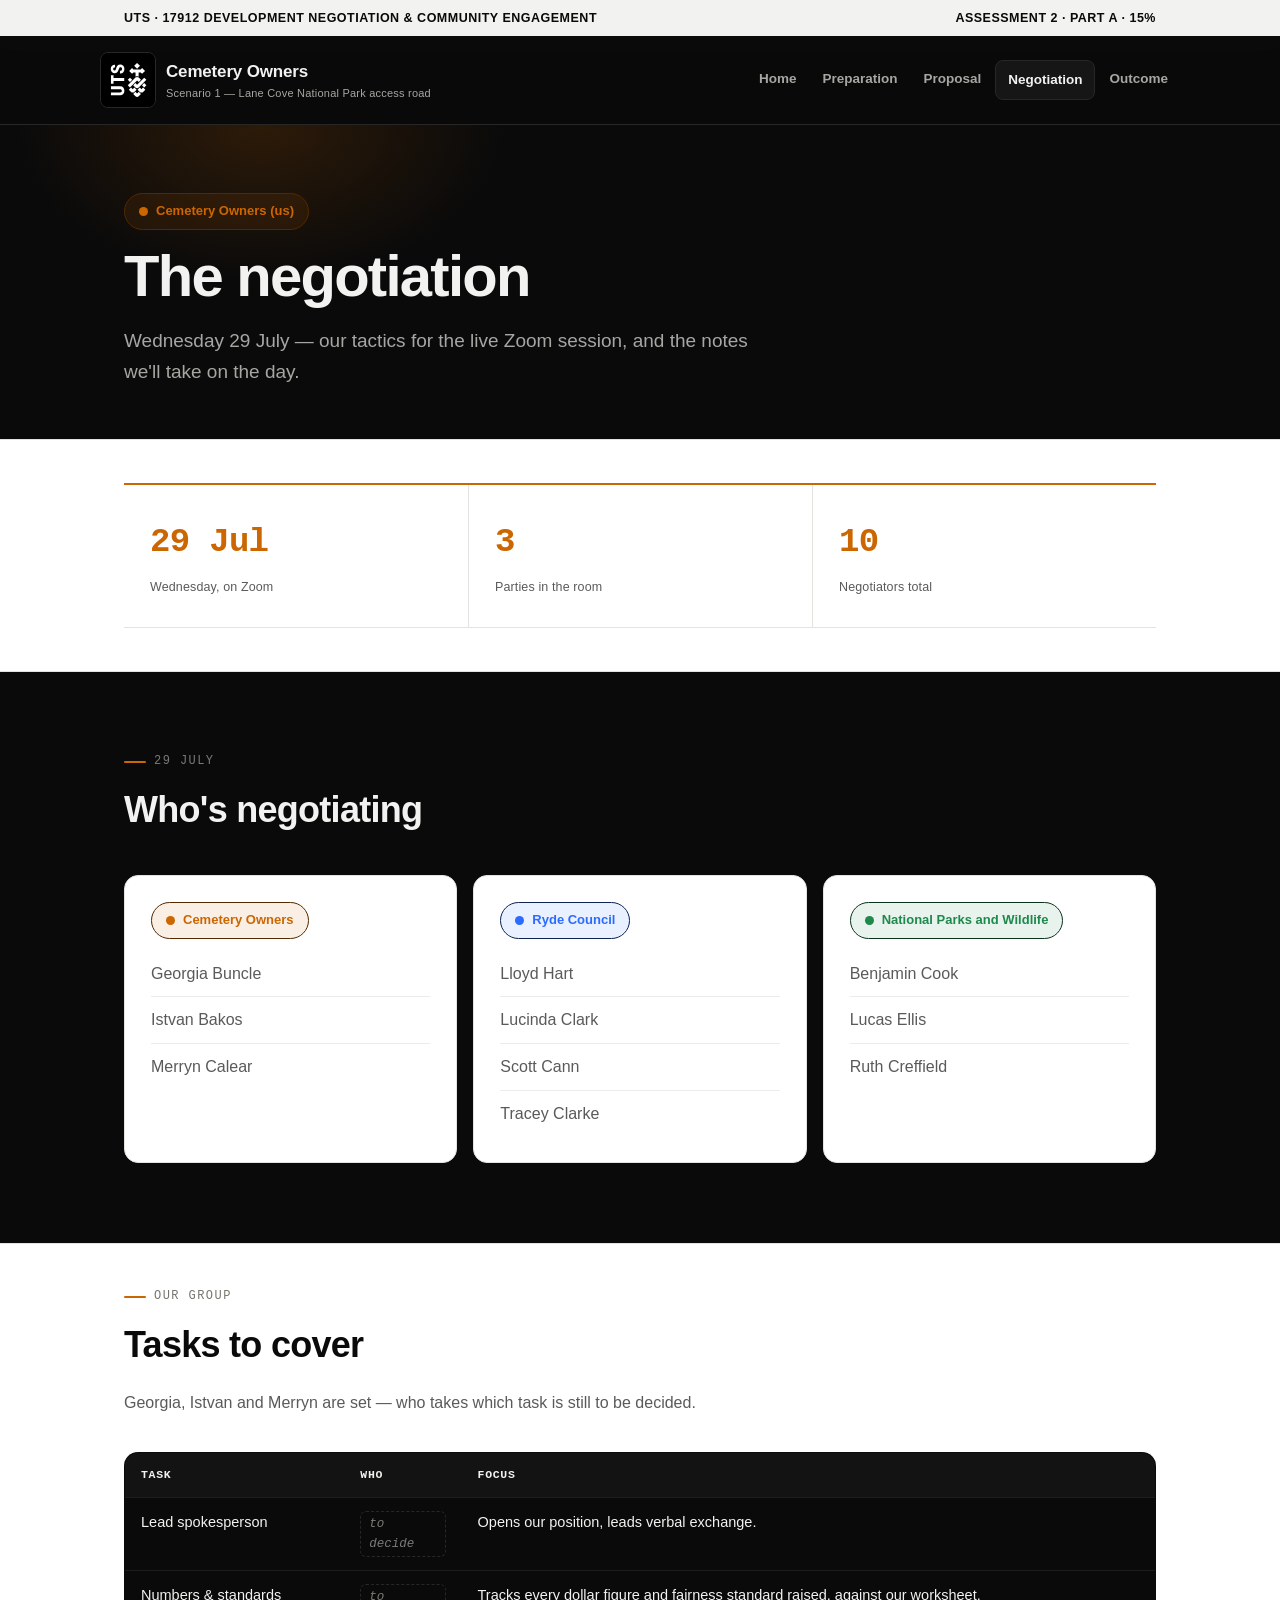
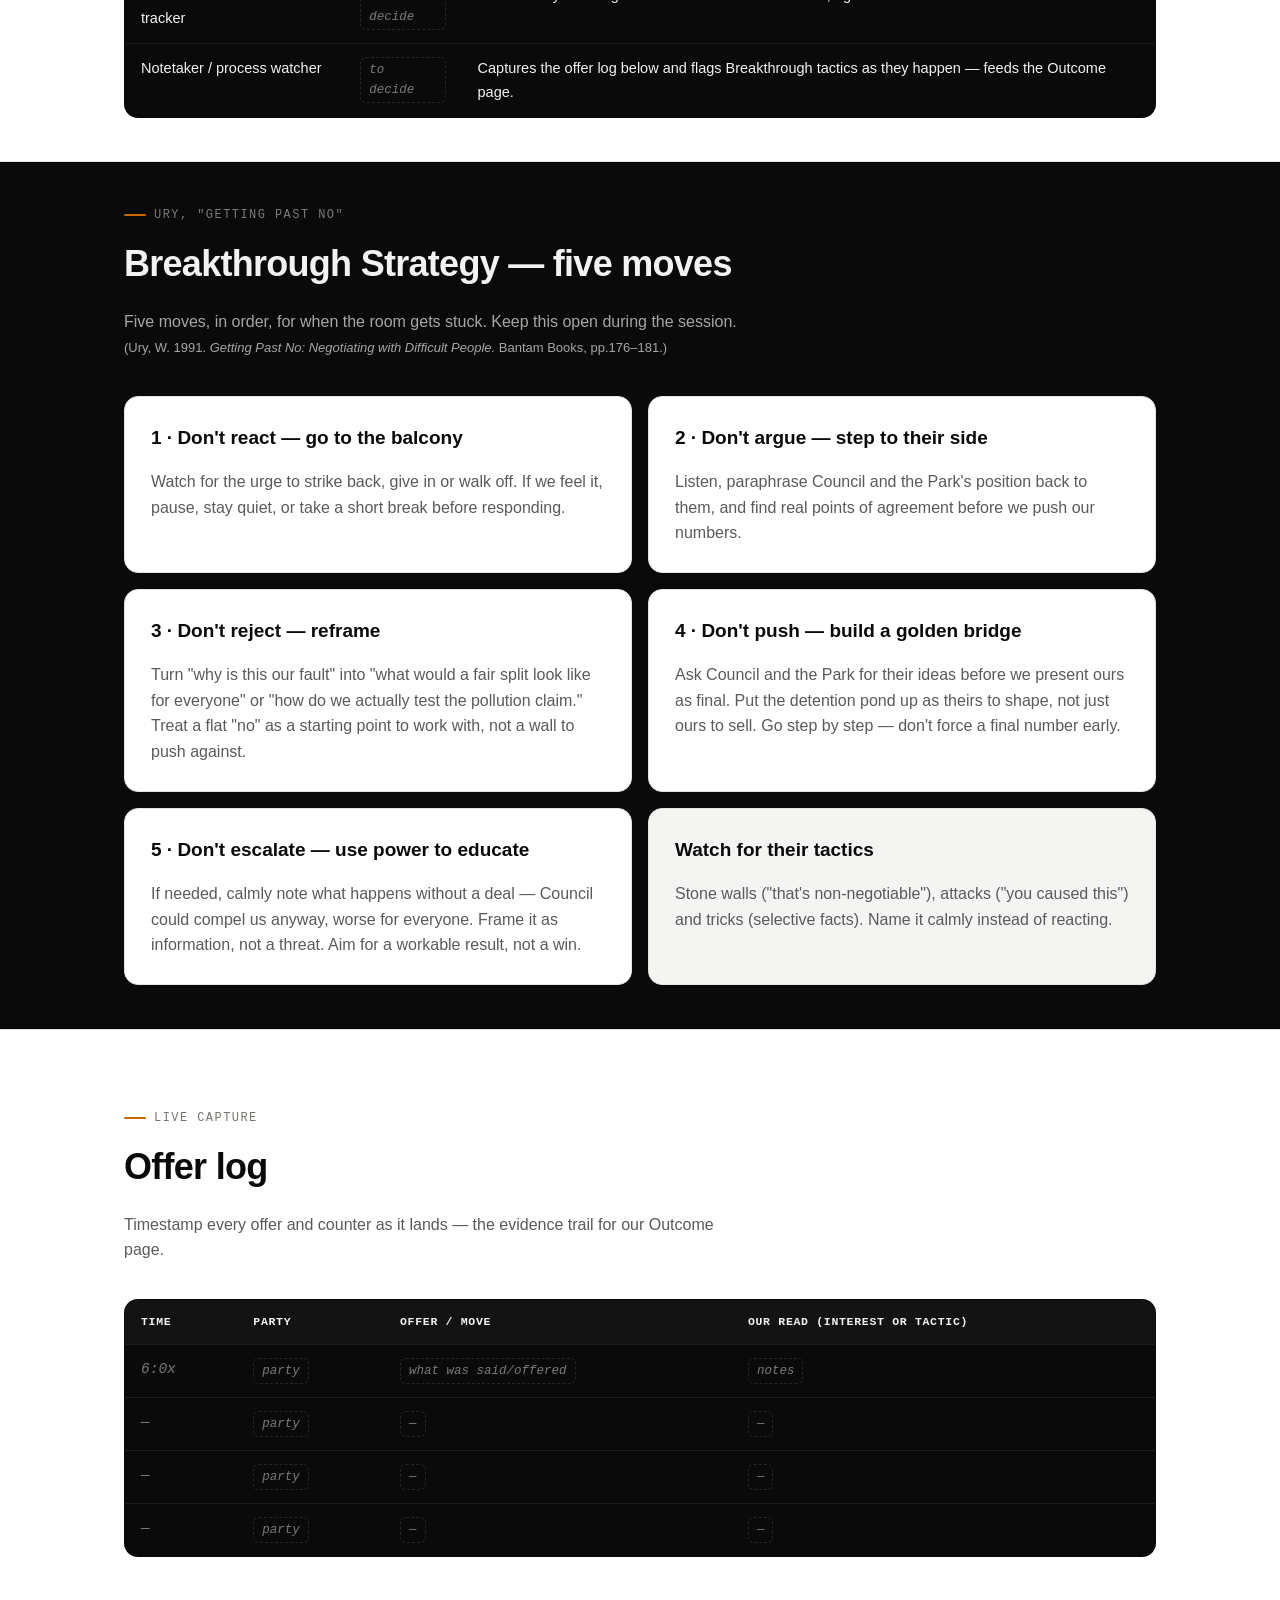
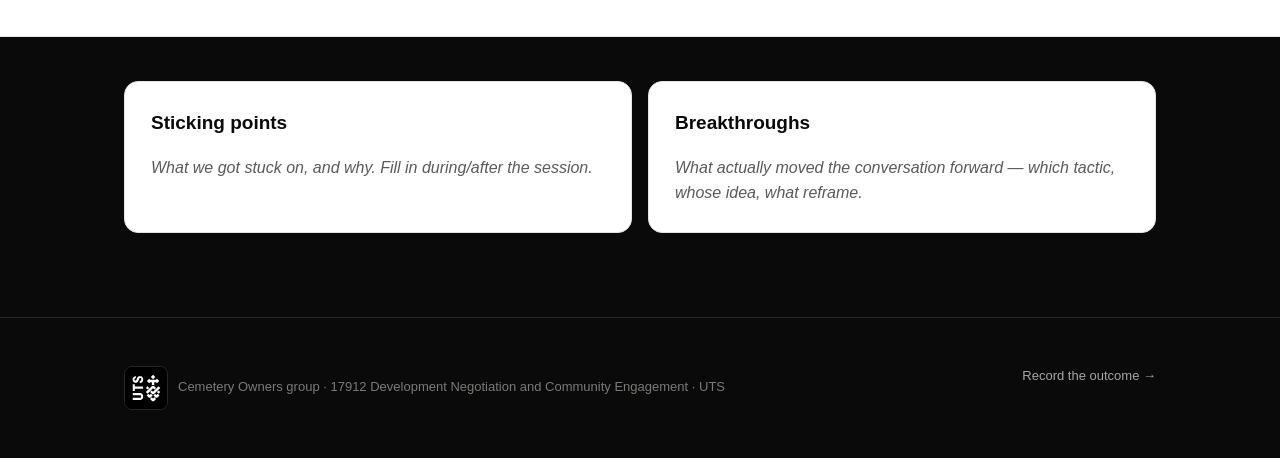
==== negotiation.html @ 8e0763aa "Add files via upload" ====
<!doctype html>
<html lang="en">
<head>
<meta charset="utf-8">
<meta name="viewport" content="width=device-width, initial-scale=1.0">
<title>The Negotiation | Cemetery Owners Negotiation</title>
<link rel="stylesheet" href="assets/style.css">
</head>
<body>

<div class="course-strip">
  <div class="wrap">
    <span>UTS · 17912 Development Negotiation &amp; Community Engagement</span>
    <span>Assessment 2 · Part A · 15%</span>
  </div>
</div>

<header class="site">
  <div class="wrap nav-row">
    <a class="brand" href="index.html">
      <img src="assets/uts-logo.svg" alt="University of Technology Sydney logo" class="uts-logo uts-logo-header">
      <span>Cemetery Owners<small>Scenario 1 — Lane Cove National Park access road</small></span>
    </a>
    <button class="nav-toggle" aria-label="Toggle navigation">Menu ☰</button>
    <nav class="main">
      <a href="index.html">Home</a>
      <a href="preparation.html">Preparation</a>
      <a href="proposal.html">Proposal</a>
      <a href="negotiation.html" class="active">Negotiation</a>
      <a href="outcome.html">Outcome</a>
    </nav>
  </div>
</header>

<section class="page-head">
<div class="wrap">
  <span class="party us">Cemetery Owners (us)</span>
  <h1 style="margin-top:16px;">The negotiation</h1>
  <p class="lede">Wednesday 29 July — our tactics for the live Zoom session, and the notes we'll take on the day.</p>
</div>
</section>

<section class="tight">
  <div class="wrap">
    <div class="stats">
      <div class="stat"><div class="num">29 Jul</div><div class="label">Wednesday, on Zoom</div></div>
      <div class="stat"><div class="num">3</div><div class="label">Parties in the room</div></div>
      <div class="stat"><div class="num">10</div><div class="label">Negotiators total</div></div>
    </div>
  </div>
</section>

<section>
  <div class="wrap">
    <div class="section-head">
      <span class="kicker">29 July</span>
      <h2>Who's negotiating</h2>
    </div>
    <div class="grid cols-3">
      <div class="card">
        <span class="party us" style="margin-bottom:12px;">Cemetery Owners</span>
        <ul class="plain">
          <li>Georgia Buncle</li>
          <li>Istvan Bakos</li>
          <li>Merryn Calear</li>
        </ul>
      </div>
      <div class="card">
        <span class="party council" style="margin-bottom:12px;">Ryde Council</span>
        <ul class="plain">
          <li>Lloyd Hart</li>
          <li>Lucinda Clark</li>
          <li>Scott Cann</li>
          <li>Tracey Clarke</li>
        </ul>
      </div>
      <div class="card">
        <span class="party park" style="margin-bottom:12px;">National Parks and Wildlife</span>
        <ul class="plain">
          <li>Benjamin Cook</li>
          <li>Lucas Ellis</li>
          <li>Ruth Creffield</li>
        </ul>
      </div>
    </div>
  </div>
</section>

<section class="tight">
  <div class="wrap">
    <div class="section-head">
      <span class="kicker">Our group</span>
      <h2>Tasks to cover</h2>
      <p class="section-sub">Georgia, Istvan and Merryn are set — who takes which task is still to be decided.</p>
    </div>
    <table class="styled">
      <thead><tr><th>Task</th><th>Who</th><th>Focus</th></tr></thead>
      <tbody>
        <tr><td>Lead spokesperson</td><td class="fillable"><span class="tbd">to decide</span></td><td>Opens our position, leads verbal exchange.</td></tr>
        <tr><td>Numbers &amp; standards tracker</td><td class="fillable"><span class="tbd">to decide</span></td><td>Tracks every dollar figure and fairness standard raised, against our worksheet.</td></tr>
        <tr><td>Notetaker / process watcher</td><td class="fillable"><span class="tbd">to decide</span></td><td>Captures the offer log below and flags Breakthrough tactics as they happen — feeds the Outcome page.</td></tr>
      </tbody>
    </table>
  </div>
</section>

<section class="tight">
  <div class="wrap">
    <div class="section-head">
      <span class="kicker">Ury, "Getting Past No"</span>
      <h2>Breakthrough Strategy — five moves</h2>
      <p class="section-sub">Five moves, in order, for when the room gets stuck. Keep this open during the session. <span class="small">(Ury, W. 1991. <em>Getting Past No: Negotiating with Difficult People.</em> Bantam Books, pp.176–181.)</span></p>
    </div>
    <div class="grid cols-2">
      <div class="card">
        <h3>1 · Don't react — go to the balcony</h3>
        <p>Watch for the urge to strike back, give in or walk off. If we feel it, pause, stay quiet, or take a short break before responding.</p>
      </div>
      <div class="card">
        <h3>2 · Don't argue — step to their side</h3>
        <p>Listen, paraphrase Council and the Park's position back to them, and find real points of agreement before we push our numbers.</p>
      </div>
      <div class="card">
        <h3>3 · Don't reject — reframe</h3>
        <p>Turn "why is this our fault" into "what would a fair split look like for everyone" or "how do we actually test the pollution claim." Treat a flat "no" as a starting point to work with, not a wall to push against.</p>
      </div>
      <div class="card">
        <h3>4 · Don't push — build a golden bridge</h3>
        <p>Ask Council and the Park for their ideas before we present ours as final. Put the detention pond up as theirs to shape, not just ours to sell. Go step by step — don't force a final number early.</p>
      </div>
      <div class="card">
        <h3>5 · Don't escalate — use power to educate</h3>
        <p>If needed, calmly note what happens without a deal — Council could compel us anyway, worse for everyone. Frame it as information, not a threat. Aim for a workable result, not a win.</p>
      </div>
      <div class="card" style="background:var(--bg-alt);">
        <h3>Watch for their tactics</h3>
        <p>Stone walls ("that's non-negotiable"), attacks ("you caused this") and tricks (selective facts). Name it calmly instead of reacting.</p>
      </div>
    </div>
  </div>
</section>

<section>
  <div class="wrap">
    <div class="section-head">
      <span class="kicker">Live capture</span>
      <h2>Offer log</h2>
      <p class="section-sub">Timestamp every offer and counter as it lands — the evidence trail for our Outcome page.</p>
    </div>
    <table class="styled">
      <thead><tr><th>Time</th><th>Party</th><th>Offer / move</th><th>Our read (interest or tactic)</th></tr></thead>
      <tbody>
        <tr><td class="mono fillable">6:0x</td><td class="fillable"><span class="tbd">party</span></td><td class="fillable"><span class="tbd">what was said/offered</span></td><td class="fillable"><span class="tbd">notes</span></td></tr>
        <tr><td class="mono fillable">—</td><td class="fillable"><span class="tbd">party</span></td><td class="fillable"><span class="tbd">—</span></td><td class="fillable"><span class="tbd">—</span></td></tr>
        <tr><td class="mono fillable">—</td><td class="fillable"><span class="tbd">party</span></td><td class="fillable"><span class="tbd">—</span></td><td class="fillable"><span class="tbd">—</span></td></tr>
        <tr><td class="mono fillable">—</td><td class="fillable"><span class="tbd">party</span></td><td class="fillable"><span class="tbd">—</span></td><td class="fillable"><span class="tbd">—</span></td></tr>
      </tbody>
    </table>
  </div>
</section>

<section class="tight">
  <div class="wrap">
    <div class="grid cols-2">
      <div class="card">
        <h3>Sticking points</h3>
        <p class="fillable">What we got stuck on, and why. Fill in during/after the session.</p>
      </div>
      <div class="card">
        <h3>Breakthroughs</h3>
        <p class="fillable">What actually moved the conversation forward — which tactic, whose idea, what reframe.</p>
      </div>
    </div>
  </div>
</section>

<footer class="site">
  <div class="wrap">
    <div class="footer-brand">
      <img src="assets/uts-logo.svg" alt="University of Technology Sydney logo" class="uts-logo uts-logo-footer">
      <span>Cemetery Owners group · 17912 Development Negotiation and Community Engagement · UTS</span>
    </div>
    <div><a href="outcome.html">Record the outcome →</a></div>
  </div>
</footer>

<script src="assets/script.js"></script>
</body>
</html>
---- assets/style.css ----
/* ============================================================
   17912 Development Negotiation — Cemetery Owners project site
   Palette: UTS black/white core + medium-orange accent, per-party colour coding

   COLOUR SYSTEM — alternating sections
   -------------------------------------------------------------
   Every <section> on a page alternates background:
     nth-of-type(odd)  = black background, white text  (site default)
     nth-of-type(even) = white background, black text
   Any "box" inside a section (.card, .callout, .step, .rubric-card,
   table.styled, .tab-btn) is INVERTED relative to its own section:
   white boxes on black sections, black boxes on white sections.
   This is done by redefining the shared --bg/--fg/--muted/--border
   custom properties at the section and box level — components below
   just reference the variables, so new content automatically gets
   the correct colours without any extra classes. Don't hardcode
   colours in new component CSS; use the variables so this keeps working.
   ============================================================ */

:root{
  --bg: #0a0a0a;
  --bg-alt: #131313;
  --bg-card: #161616;      /* chrome-only now (nav active pill) */
  --border: #272727;
  --border-soft: #1d1d1d;
  --fg: #f2f2f0;
  --muted: #a6a6a2;
  --muted-2: #7a7a76;

  --accent: #cc6600;       /* medium orange, tuned for equal contrast on black + white — Cemetery Owners (us) */
  --accent-dim: #522900;
  --council: #2b6bff;       /* blue, already balanced on black + white — Council */
  --council-dim: #0e2350;
  --park: #1d8a4c;          /* green, tuned for equal contrast on black + white — National Park */
  --park-dim: #0b331c;
  --yellow: #ffd400;        /* general highlight */

  --ok: #2fbf71;
  --warn: #ffb020;
  --font: -apple-system, BlinkMacSystemFont, "Segoe UI", Inter, Helvetica, Arial, sans-serif;
  --mono: "SF Mono", "IBM Plex Mono", ui-monospace, Menlo, Consolas, monospace;
  --radius: 14px;
  --maxw: 1080px;
}

*{box-sizing:border-box;}
html{scroll-behavior:smooth;}
body{
  margin:0;
  background:var(--bg);
  color:var(--fg);
  font-family:var(--font);
  line-height:1.6;
  font-size:16px;
  -webkit-font-smoothing:antialiased;
  overflow-x:hidden;
}
a{color:inherit;}
img{max-width:100%;display:block;}

.wrap{max-width:var(--maxw); margin:0 auto; padding:0 24px;}

/* ---------- Top banner (course strip) ---------- */
.course-strip{
  background:var(--fg);
  color:var(--bg);
  font-size:12.5px;
  letter-spacing:.04em;
  text-transform:uppercase;
  font-weight:700;
}
.course-strip .wrap{
  display:flex; justify-content:space-between; align-items:center;
  padding-top:8px; padding-bottom:8px; gap:12px; flex-wrap:wrap;
}

/* ---------- Header / Nav (fixed chrome — always dark, not part of the alternation) ---------- */
header.site{
  position:sticky; top:0; z-index:50;
  background:rgba(10,10,10,.92);
  backdrop-filter:blur(10px);
  border-bottom:1px solid var(--border);
  color:var(--fg);
}
.nav-row{
  display:flex; align-items:center; justify-content:space-between;
  padding:16px 0; gap:24px;
}
.brand{
  display:flex; align-items:center; gap:10px;
  font-weight:800; letter-spacing:-.01em; font-size:17px;
  text-decoration:none; color:var(--fg);
}
.brand small{display:block; font-weight:500; color:var(--muted); font-size:11px; letter-spacing:.02em;}

.uts-logo{display:block; flex-shrink:0; border-radius:8px; border:1px solid var(--border);}
.uts-logo-header{width:56px; height:56px;}
.uts-logo-footer{width:44px; height:44px;}

nav.main{display:flex; gap:2px; flex-wrap:wrap;}
nav.main a{
  text-decoration:none; color:var(--muted); font-size:13.5px; font-weight:600;
  padding:8px 12px; border-radius:8px; transition:.15s;
  white-space:nowrap;
}
nav.main a:hover{color:var(--fg); background:var(--bg-alt);}
nav.main a.active{color:var(--fg); background:var(--bg-card); border:1px solid var(--border);}

.nav-toggle{display:none;}

@media (max-width: 860px){
  nav.main{
    display:none; width:100%; flex-direction:column; gap:2px;
    padding-top:12px; border-top:1px solid var(--border); margin-top:12px;
  }
  nav.main.open{display:flex;}
  .nav-row{flex-wrap:wrap;}
  .nav-toggle{
    display:inline-flex; margin-left:auto; background:none; border:1px solid var(--border);
    color:var(--fg); border-radius:8px; padding:8px 10px; font-size:13px; cursor:pointer;
  }
}

/* ---------- Section alternation (black / white bands) ---------- */
section:nth-of-type(odd){
  background:var(--bg); color:var(--fg);
}
section:nth-of-type(even){
  --bg:#ffffff; --fg:#0a0a0a; --muted:#5a5a5a; --muted-2:#76766f;
  --border:#e3e3e0; --border-soft:#ececea; --bg-alt:#f4f4f2;
  background:var(--bg); color:var(--fg);
}

/* "Boxes" inside a section are inverted relative to that section */
section:nth-of-type(odd) :is(.card,.callout,.step,.rubric-card,table.styled,.tab-btn){
  --bg:#ffffff; --fg:#0a0a0a; --muted:#5a5a5a; --muted-2:#76766f;
  --border:#e3e3e0; --border-soft:#ececea; --bg-alt:#f4f4f2;
}
section:nth-of-type(even) :is(.card,.callout,.step,.rubric-card,table.styled,.tab-btn){
  --bg:#0a0a0a; --fg:#f2f2f0; --muted:#a6a6a2; --muted-2:#7a7a76;
  --border:#272727; --border-soft:#1d1d1d; --bg-alt:#131313;
}

/* ---------- Hero ---------- */
.hero{
  position:relative; overflow:hidden;
  padding:96px 0 60px; border-bottom:1px solid var(--border);
}
.hero::before{
  content:""; position:absolute; z-index:0; pointer-events:none;
  top:-260px; left:50%; width:980px; height:560px; transform:translateX(-50%);
  background:radial-gradient(closest-side, rgba(204,102,0,.24), transparent 72%);
}
.hero > .wrap{position:relative; z-index:1;}

.eyebrow{
  display:inline-flex; align-items:center; gap:8px;
  font-family:var(--mono); font-size:12px; letter-spacing:.08em; text-transform:uppercase;
  color:var(--accent); border:1px solid var(--accent-dim); background:rgba(204,102,0,.08);
  padding:7px 14px; border-radius:99px; margin-bottom:24px;
}
h1{
  font-size:clamp(32px,5.4vw,58px); font-weight:800; line-height:1.04;
  letter-spacing:-.03em; margin:0 0 20px;
}
.lede{font-size:19px; line-height:1.6; color:var(--muted); max-width:62ch; margin:0 0 32px;}
.hero-actions{display:flex; gap:12px; flex-wrap:wrap;}

.hero-media{
  margin:36px 0 0; border:1px solid var(--border); border-radius:var(--radius);
  overflow:hidden; background:var(--bg-alt);
}
.hero-media img{width:100%; display:block;}
.hero-media figcaption{
  padding:14px 20px; font-size:13px; color:var(--muted); border-top:1px solid var(--border);
}

.btn{
  display:inline-flex; align-items:center; gap:8px;
  text-decoration:none; font-weight:700; font-size:14.5px;
  padding:14px 26px; border-radius:999px; border:1px solid transparent;
  transition:transform .18s ease, box-shadow .18s ease, background .18s ease, border-color .18s ease, color .18s ease;
}
.btn-primary{background:var(--accent); color:#fff;}
.btn-primary:hover{transform:translateY(-2px); box-shadow:0 10px 28px rgba(204,102,0,.35);}
.btn-outline{border-color:var(--border); color:var(--fg); background:rgba(255,255,255,.02);}
.btn-outline:hover{border-color:var(--fg); transform:translateY(-2px);}

/* ---------- Section scaffolding ---------- */
section{padding:80px 0;}
section.tight{padding:44px 0;}
.section-head{margin-bottom:36px;}
.kicker{
  font-family:var(--mono); font-size:12px; letter-spacing:.12em; text-transform:uppercase;
  color:var(--muted-2); margin-bottom:10px; display:flex; align-items:center; gap:8px;
}
.kicker::before{content:""; width:14px; height:1px; background:var(--accent-dim);}
h2{font-size:clamp(24px,3.6vw,36px); font-weight:800; letter-spacing:-.02em; margin:0 0 12px;}
h3{font-size:19px; font-weight:700; margin:0 0 8px;}
.section-sub{color:var(--muted); font-size:16px; max-width:70ch;}

.divider{border:none; border-top:1px solid var(--border); margin:0;}

/* ---------- Stats row ---------- */
.stats{
  display:grid; grid-template-columns:repeat(auto-fit,minmax(150px,1fr));
  border-top:1px solid var(--border); border-bottom:1px solid var(--border);
}
.stat{padding:30px 26px; border-left:1px solid var(--border);}
.stat:first-child{border-left:none;}
.stat .num{font-family:var(--mono); font-size:34px; font-weight:800; letter-spacing:-.02em; color:var(--fg);}
.stat .label{color:var(--muted); font-size:12.5px; margin-top:8px; letter-spacing:.01em;}

/* ---------- Cards / grid ---------- */
.grid{display:grid; gap:16px;}
.grid.cols-2{grid-template-columns:repeat(2,1fr);}
.grid.cols-3{grid-template-columns:repeat(3,1fr);}
.grid.cols-4{grid-template-columns:repeat(4,1fr);}
@media (max-width:900px){
  .grid.cols-2,.grid.cols-3,.grid.cols-4{grid-template-columns:1fr;}
}

.card{
  background:var(--bg); color:var(--fg);
  border:1px solid var(--border); border-radius:var(--radius);
  padding:26px;
  transition:transform .2s ease, box-shadow .2s ease, border-color .2s ease;
}
.card h3{margin-top:0;}
.card p{color:var(--muted); margin-bottom:0;}
.card-link{
  display:block; text-decoration:none;
}
.card-link:hover{
  border-color:var(--fg); transform:translateY(-4px);
  box-shadow:0 16px 36px rgba(0,0,0,.25);
}

/* ---------- Process timeline ---------- */
.timeline{display:grid; grid-template-columns:repeat(6,1fr); gap:14px;}
@media (max-width:1000px){.timeline{grid-template-columns:repeat(3,1fr);}}
@media (max-width:640px){.timeline{grid-template-columns:1fr;}}
.timeline.cols-4{grid-template-columns:repeat(4,1fr);}
@media (max-width:900px){.timeline.cols-4{grid-template-columns:repeat(2,1fr);}}
@media (max-width:560px){.timeline.cols-4{grid-template-columns:1fr;}}
.step{
  background:var(--bg); color:var(--fg);
  border:1px solid var(--border); border-radius:var(--radius);
  padding:22px 20px; position:relative;
  transition:transform .2s ease, box-shadow .2s ease, border-color .2s ease;
}
.step:hover{transform:translateY(-4px); box-shadow:0 16px 36px rgba(0,0,0,.25); border-color:var(--border-soft);}
.step .n{
  font-family:var(--mono); font-size:22px; font-weight:800; color:var(--muted-2);
  margin-bottom:14px; display:block; letter-spacing:-.02em;
}
.step h4{margin:0 0 6px; font-size:15px; font-weight:700;}
.step p{margin:0; color:var(--muted); font-size:13px;}
.badge{
  display:inline-flex; align-items:center; gap:6px; font-size:11px; font-weight:700;
  letter-spacing:.03em; text-transform:uppercase; padding:4px 10px; border-radius:99px;
  margin-top:12px;
}
.badge::before{content:""; width:6px; height:6px; border-radius:50%;}
.badge.done{background:rgba(47,191,113,.14); color:var(--ok);}
.badge.done::before{background:var(--ok);}
.badge.progress{background:rgba(255,176,32,.14); color:var(--warn);}
.badge.progress::before{background:var(--warn);}
.badge.upcoming{background:rgba(166,166,162,.16); color:var(--muted);}
.badge.upcoming::before{background:var(--muted-2);}

/* ---------- Party chips (brand colours — constant regardless of section) ---------- */
.party{
  display:inline-flex; align-items:center; gap:8px; font-weight:700; font-size:13px;
  padding:7px 14px; border-radius:99px; border:1px solid var(--border);
}
.party::before{content:""; width:9px; height:9px; border-radius:50%;}
.party.us{color:var(--accent); border-color:var(--accent-dim); background:rgba(204,102,0,.1);}
.party.us::before{background:var(--accent);}
.party.council{color:var(--council); border-color:var(--council-dim); background:rgba(43,107,255,.1);}
.party.council::before{background:var(--council);}
.party.park{color:var(--park); border-color:var(--park-dim); background:rgba(29,138,76,.1);}
.party.park::before{background:var(--park);}

.legend{display:flex; gap:10px; flex-wrap:wrap;}

/* ---------- Callouts ---------- */
.callout{
  border-radius:var(--radius); padding:20px 22px; border:1px solid var(--border);
  background:var(--bg); color:var(--fg);
}
.callout.confidential{
  border:1px dashed var(--accent);
}
.callout.confidential .tag{
  font-family:var(--mono); font-size:11px; letter-spacing:.08em; text-transform:uppercase;
  color:var(--accent); font-weight:700; display:flex; align-items:center; gap:8px; margin-bottom:10px;
}
.callout.confidential .tag::before{content:"🔒";}
.callout.note{border-color:var(--border);}
.callout.public{
  border:1px solid var(--ok);
}
.callout.public .tag{
  font-family:var(--mono); font-size:11px; letter-spacing:.08em; text-transform:uppercase;
  color:var(--ok); font-weight:700; display:flex; align-items:center; gap:8px; margin-bottom:10px;
}
.callout.public .tag::before{content:"📤";}

/* ---------- Source-document accordion ---------- */
.doc-list{display:flex; flex-direction:column; gap:10px;}
.doc{border:1px solid var(--border); border-radius:var(--radius); background:var(--bg); overflow:hidden;}
.doc summary{
  cursor:pointer; list-style:none; padding:18px 22px; font-weight:700; font-size:15px;
  display:flex; align-items:center; justify-content:space-between; gap:16px; color:var(--fg);
}
.doc summary::-webkit-details-marker{display:none;}
.doc summary::marker{content:"";}
.doc summary::after{
  content:"Read full text →"; font-family:var(--mono); font-size:11px; font-weight:700;
  letter-spacing:.04em; text-transform:uppercase; color:var(--accent); white-space:nowrap; flex-shrink:0;
}
.doc[open] summary::after{content:"Hide ↑";}
.doc[open] summary{border-bottom:1px solid var(--border);}
.doc-body{padding:22px;}
.doc-body h4{margin-top:0;}
.doc-body p:last-child, .doc-body table:last-child{margin-bottom:0;}

/* ---------- Tables ---------- */
table{width:100%; border-collapse:collapse; font-size:14.5px;}
table.styled{
  border:1px solid var(--border); border-radius:var(--radius); overflow:hidden;
  background:var(--bg); color:var(--fg);
}
table.styled th, table.styled td{
  padding:13px 16px; border-bottom:1px solid var(--border-soft); text-align:left; vertical-align:top;
}
table.styled thead th{
  background:var(--bg-alt); font-family:var(--mono); font-size:11.5px; text-transform:uppercase;
  letter-spacing:.06em; color:var(--muted);
}
table.styled tbody tr:last-child td{border-bottom:none;}
table.styled tbody tr:hover{background:var(--bg-alt);}
td.fill, .fillable{
  color:var(--muted-2); font-style:italic;
}

/* ---------- Fill-in placeholders ---------- */
.tbd{
  display:inline-block; padding:2px 8px; border:1px dashed var(--border);
  border-radius:6px; color:var(--muted-2); font-size:12.5px; font-family:var(--mono);
}

/* ---------- Lists ---------- */
ul.plain{list-style:none; margin:0; padding:0;}
ul.plain li{
  padding:10px 0; border-bottom:1px solid var(--border-soft); color:var(--muted);
}
ul.plain li:last-child{border-bottom:none;}
ul.plain li strong{color:var(--fg);}

ol.steps, ul.tick{margin:0; padding-left:0; list-style:none;}
ol.steps li, ul.tick li{
  position:relative; padding:10px 0 10px 30px; color:var(--muted); border-bottom:1px solid var(--border-soft);
}
ol.steps li:last-child, ul.tick li:last-child{border-bottom:none;}
ul.tick li::before{content:"—"; position:absolute; left:0; color:var(--accent); font-weight:700;}
ol.steps{counter-reset:step;}
ol.steps li::before{
  counter-increment:step; content:counter(step);
  position:absolute; left:0; top:9px; width:20px; height:20px; border-radius:6px;
  background:var(--bg-alt); border:1px solid var(--border); color:var(--fg);
  font-family:var(--mono); font-size:11px; display:flex; align-items:center; justify-content:center;
}

/* ---------- Tabs (proposal received) ---------- */
.tabs{display:flex; gap:8px; margin-bottom:20px; flex-wrap:wrap;}
.tab-btn{
  border:1px solid var(--border); background:var(--bg); color:var(--muted);
  padding:10px 16px; border-radius:10px; font-weight:700; font-size:13px; cursor:pointer;
}
.tab-btn.active{color:var(--fg); border-color:var(--fg);}
.tab-panel{display:none;}
.tab-panel.active{display:block;}

/* ---------- Rubric strip ---------- */
.rubric-grid{display:grid; grid-template-columns:1fr 1fr; gap:16px;}
@media (max-width:800px){.rubric-grid{grid-template-columns:1fr;}}
.rubric-card{border:1px solid var(--border); border-radius:var(--radius); padding:20px; background:var(--bg); color:var(--fg);}
.rubric-card h4{margin:0 0 10px; font-size:14px; color:var(--muted);}
.rubric-card .level{font-family:var(--mono); font-size:11px; text-transform:uppercase; color:var(--accent); font-weight:700;}

/* ---------- Footer (fixed chrome — always dark, not part of the alternation) ---------- */
footer.site{
  border-top:1px solid var(--border); padding:48px 0; margin-top:40px;
  background:var(--bg); color:var(--muted-2); font-size:13px;
}
footer.site .wrap{display:flex; justify-content:space-between; flex-wrap:wrap; gap:16px;}
footer.site a{text-decoration:none; color:var(--muted);}
footer.site a:hover{color:var(--fg);}
.footer-brand{display:flex; align-items:center; gap:10px;}

/* ---------- utils ---------- */
.mt-0{margin-top:0;}
.mb-0{margin-bottom:0;}
.center{text-align:center;}
.small{font-size:13px; color:var(--muted);}
.mono{font-family:var(--mono);}
.flex{display:flex; gap:12px; align-items:center; flex-wrap:wrap;}
.spread{display:flex; justify-content:space-between; align-items:center; flex-wrap:wrap; gap:12px;}

.page-head{
  position:relative; overflow:hidden;
  padding:68px 0 20px;
}
.page-head::before{
  content:""; position:absolute; z-index:0; pointer-events:none;
  top:-220px; left:-80px; width:680px; height:440px;
  background:radial-gradient(closest-side, rgba(204,102,0,.18), transparent 72%);
}
.page-head .wrap{position:relative; z-index:1;}

/* ---------- Scroll reveal (progressive enhancement, class added via JS only) ---------- */
.reveal{opacity:0; transform:translateY(18px); transition:opacity .6s ease, transform .6s ease;}
.reveal.in-view{opacity:1; transform:none;}
@media (prefers-reduced-motion: reduce){
  .reveal{opacity:1; transform:none; transition:none;}
}

/* ============================================================
   VISUAL POLISH LAYER  (loaded last — refines the base above)
   Everything here references the shared --bg/--fg/--border/--accent
   variables, so it renders correctly on BOTH the black and the
   white alternating bands. Don't hardcode colours below.
   ============================================================ */

/* Section kicker tick — brighter + bolder */
.kicker::before{width:22px; height:2px; background:var(--accent); border-radius:2px;}

/* White bands framed as deliberate inset panels, not a hard flip */
section:nth-of-type(even){box-shadow:inset 0 1px 0 var(--border), inset 0 -1px 0 var(--border);}

/* Livelier stat blocks */
.stats{border-top:2px solid var(--accent);}
.stat{transition:background .18s ease;}
.stat:hover{background:var(--bg-alt);}
.stat .num{color:var(--accent);}

/* Cards inside grids: hover lift + accent top edge */
.card{position:relative; overflow:hidden;}
.grid .card::before{
  content:""; position:absolute; inset:0 0 auto 0; height:3px;
  background:linear-gradient(90deg, var(--accent), transparent 72%);
  opacity:0; transform:translateY(-3px); transition:opacity .2s ease, transform .2s ease;
}
.grid .card:hover{
  transform:translateY(-5px);
  box-shadow:0 18px 42px rgba(0,0,0,.30);
  border-color:var(--border-soft);
}
.grid .card:hover::before{opacity:1; transform:none;}

/* Standalone letter card reads like letterhead */
.card.letter::before{
  content:""; position:absolute; inset:0 0 auto 0; height:4px;
  background:linear-gradient(90deg, var(--accent), var(--accent-dim) 55%, transparent);
}

/* Tables: brighter header, cleaner hover */
table.styled thead th{color:var(--fg);}
table.styled tbody tr{transition:background .15s ease;}

/* Accordion summary hover */
.doc summary{transition:background .15s ease;}
.doc summary:hover{background:var(--bg-alt);}
.doc[open]{border-color:var(--border-soft);}

/* Tick markers — crisp accent chevron instead of an em dash */
ul.tick li::before{content:"›"; font-weight:800; font-size:15px; top:9px;}

/* Living dot in the hero eyebrow */
.eyebrow{position:relative; padding-left:32px;}
.eyebrow::before{
  content:""; position:absolute; left:14px; top:50%; transform:translateY(-50%);
  width:7px; height:7px; border-radius:50%; background:var(--accent);
  animation:eyebrow-pulse 2.4s infinite;
}
@keyframes eyebrow-pulse{
  0%{box-shadow:0 0 0 0 rgba(204,102,0,.5);}
  70%{box-shadow:0 0 0 9px rgba(204,102,0,0);}
  100%{box-shadow:0 0 0 0 rgba(204,102,0,0);}
}

/* Visible focus states for keyboard users */
a:focus-visible, .btn:focus-visible, .tab-btn:focus-visible,
.nav-toggle:focus-visible, summary:focus-visible{
  outline:2px solid var(--accent); outline-offset:2px;
}

@media (prefers-reduced-motion: reduce){
  .grid .card, .stat, .btn{transition:none;}
  .grid .card:hover{transform:none;}
  .eyebrow::before{animation:none;}
}
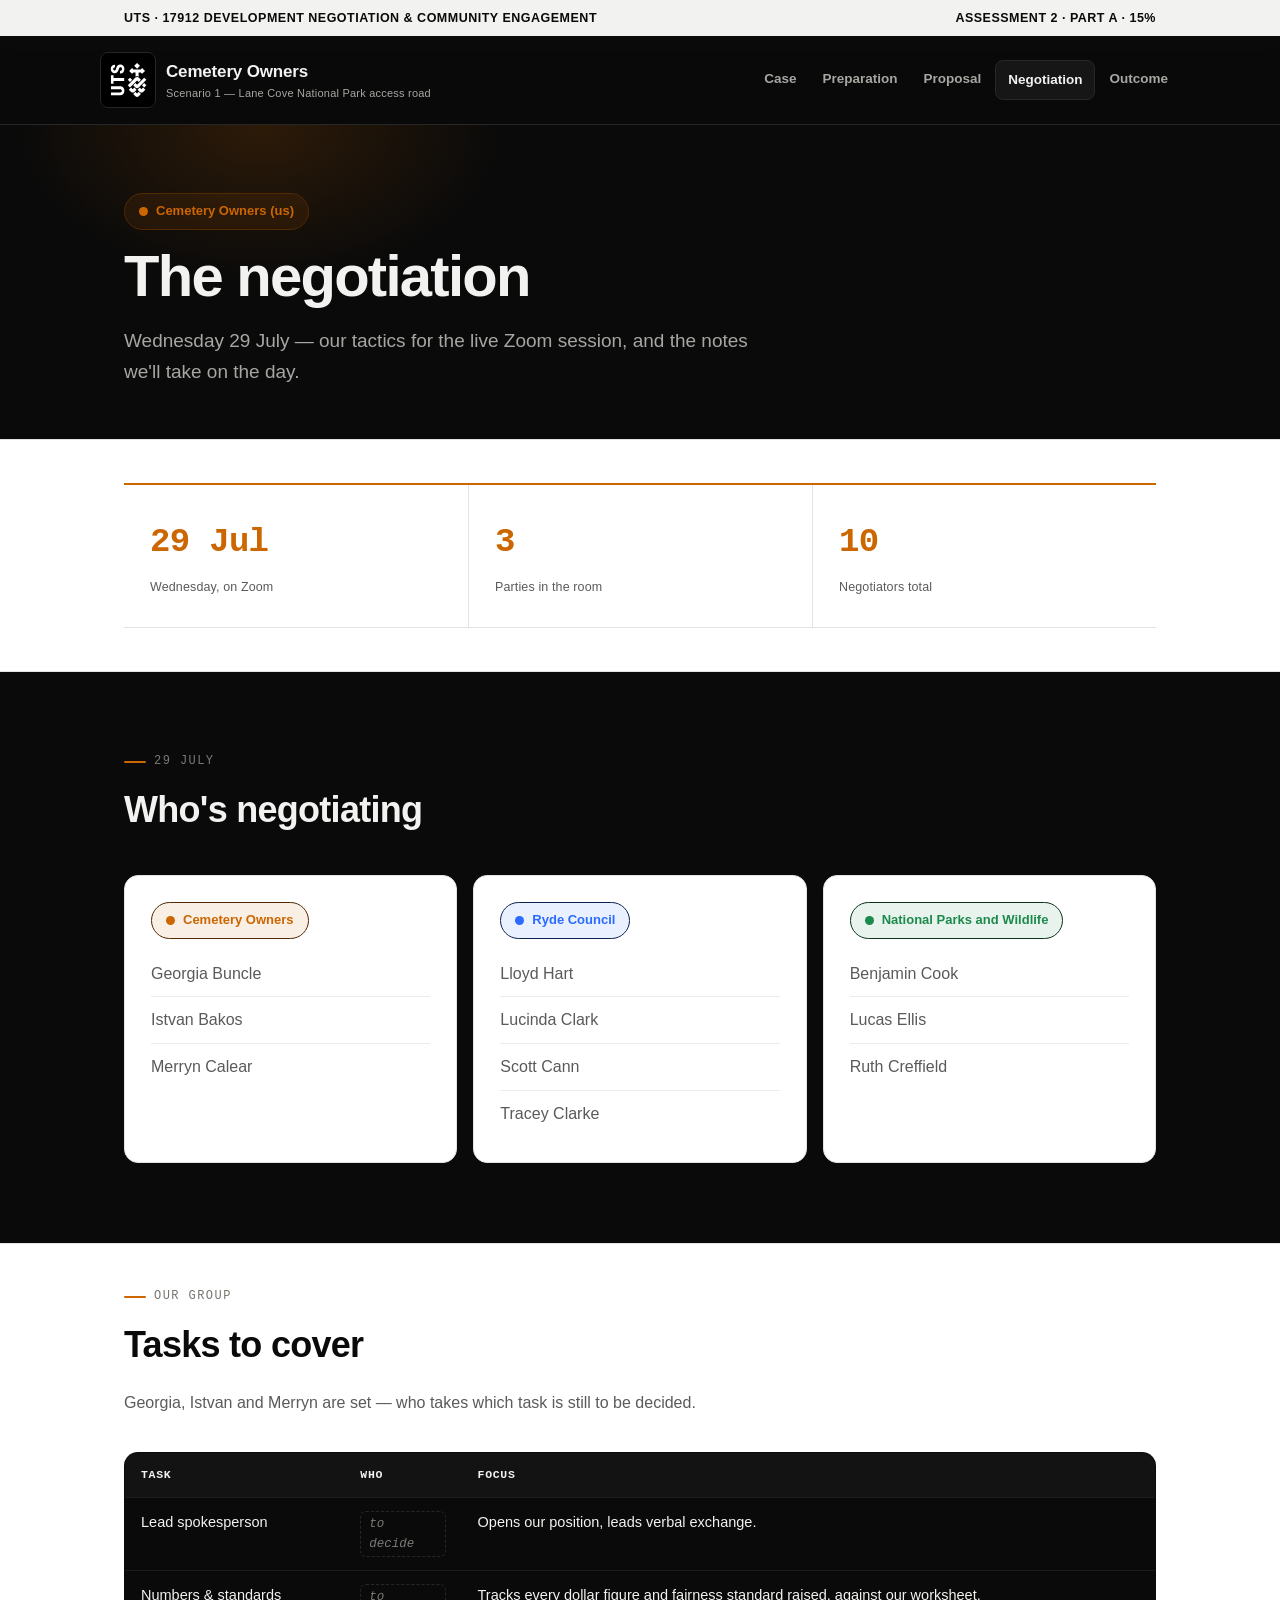
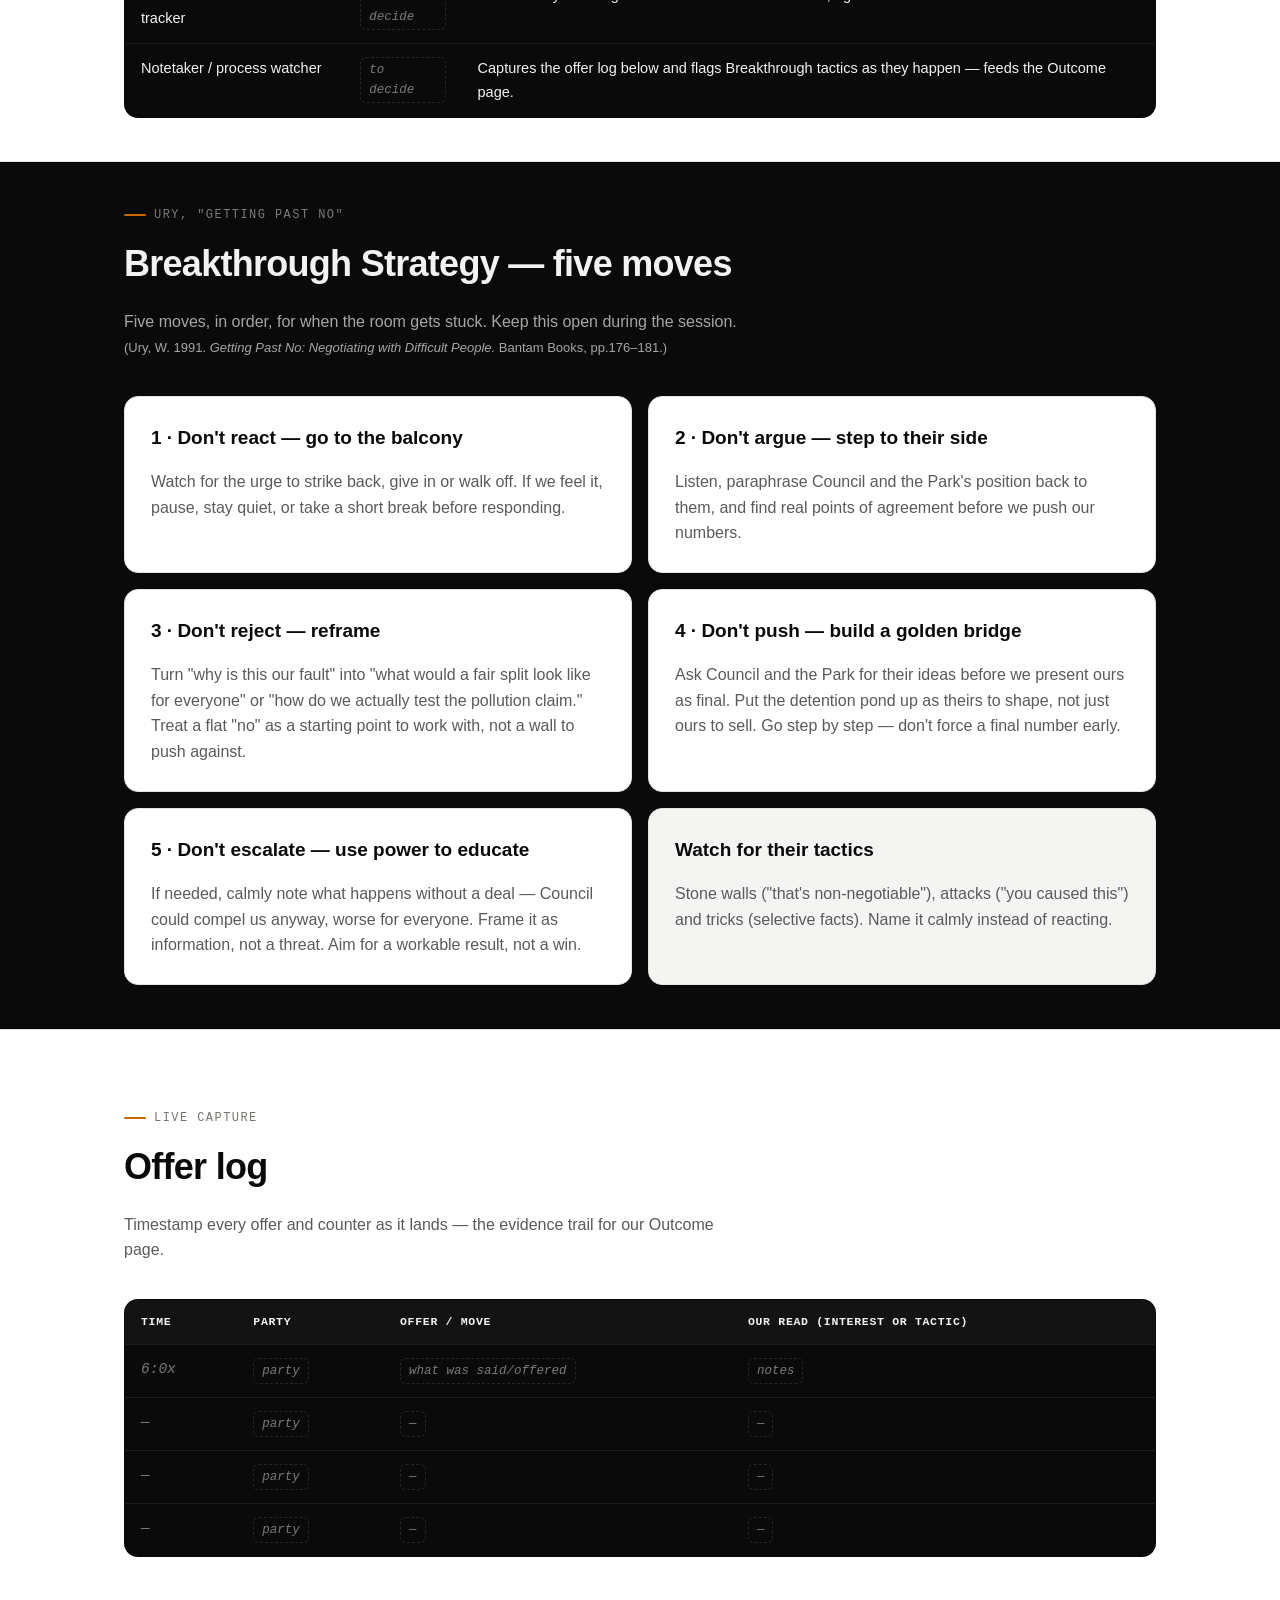
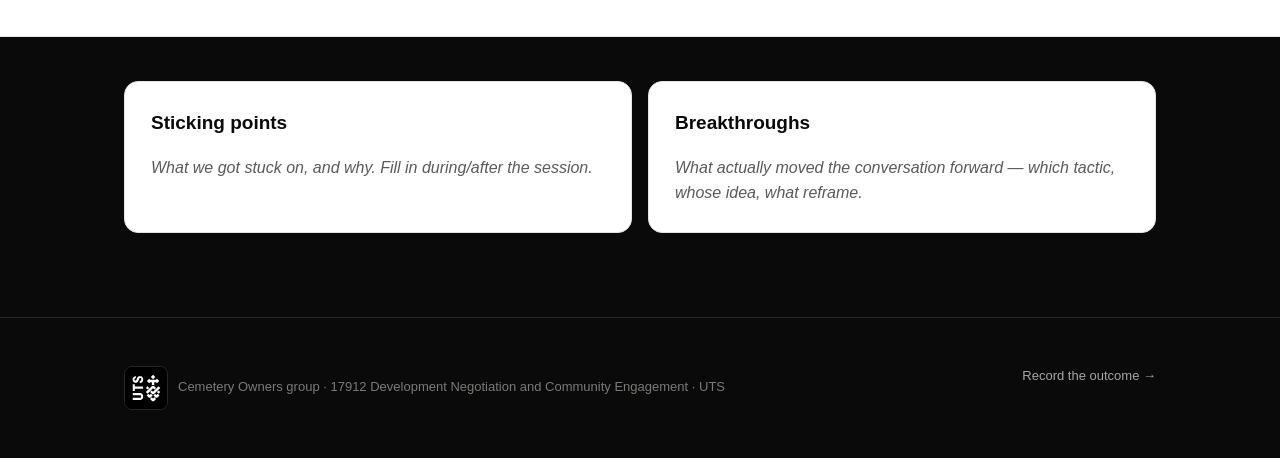
==== commit 95852e01: "Add files via upload" ====
--- a/negotiation.html
+++ b/negotiation.html
@@ -23,7 +23,7 @@
     </a>
     <button class="nav-toggle" aria-label="Toggle navigation">Menu ☰</button>
     <nav class="main">
-      <a href="index.html">Home</a>
+      <a href="index.html">Case</a>
       <a href="preparation.html">Preparation</a>
       <a href="proposal.html">Proposal</a>
       <a href="negotiation.html" class="active">Negotiation</a>
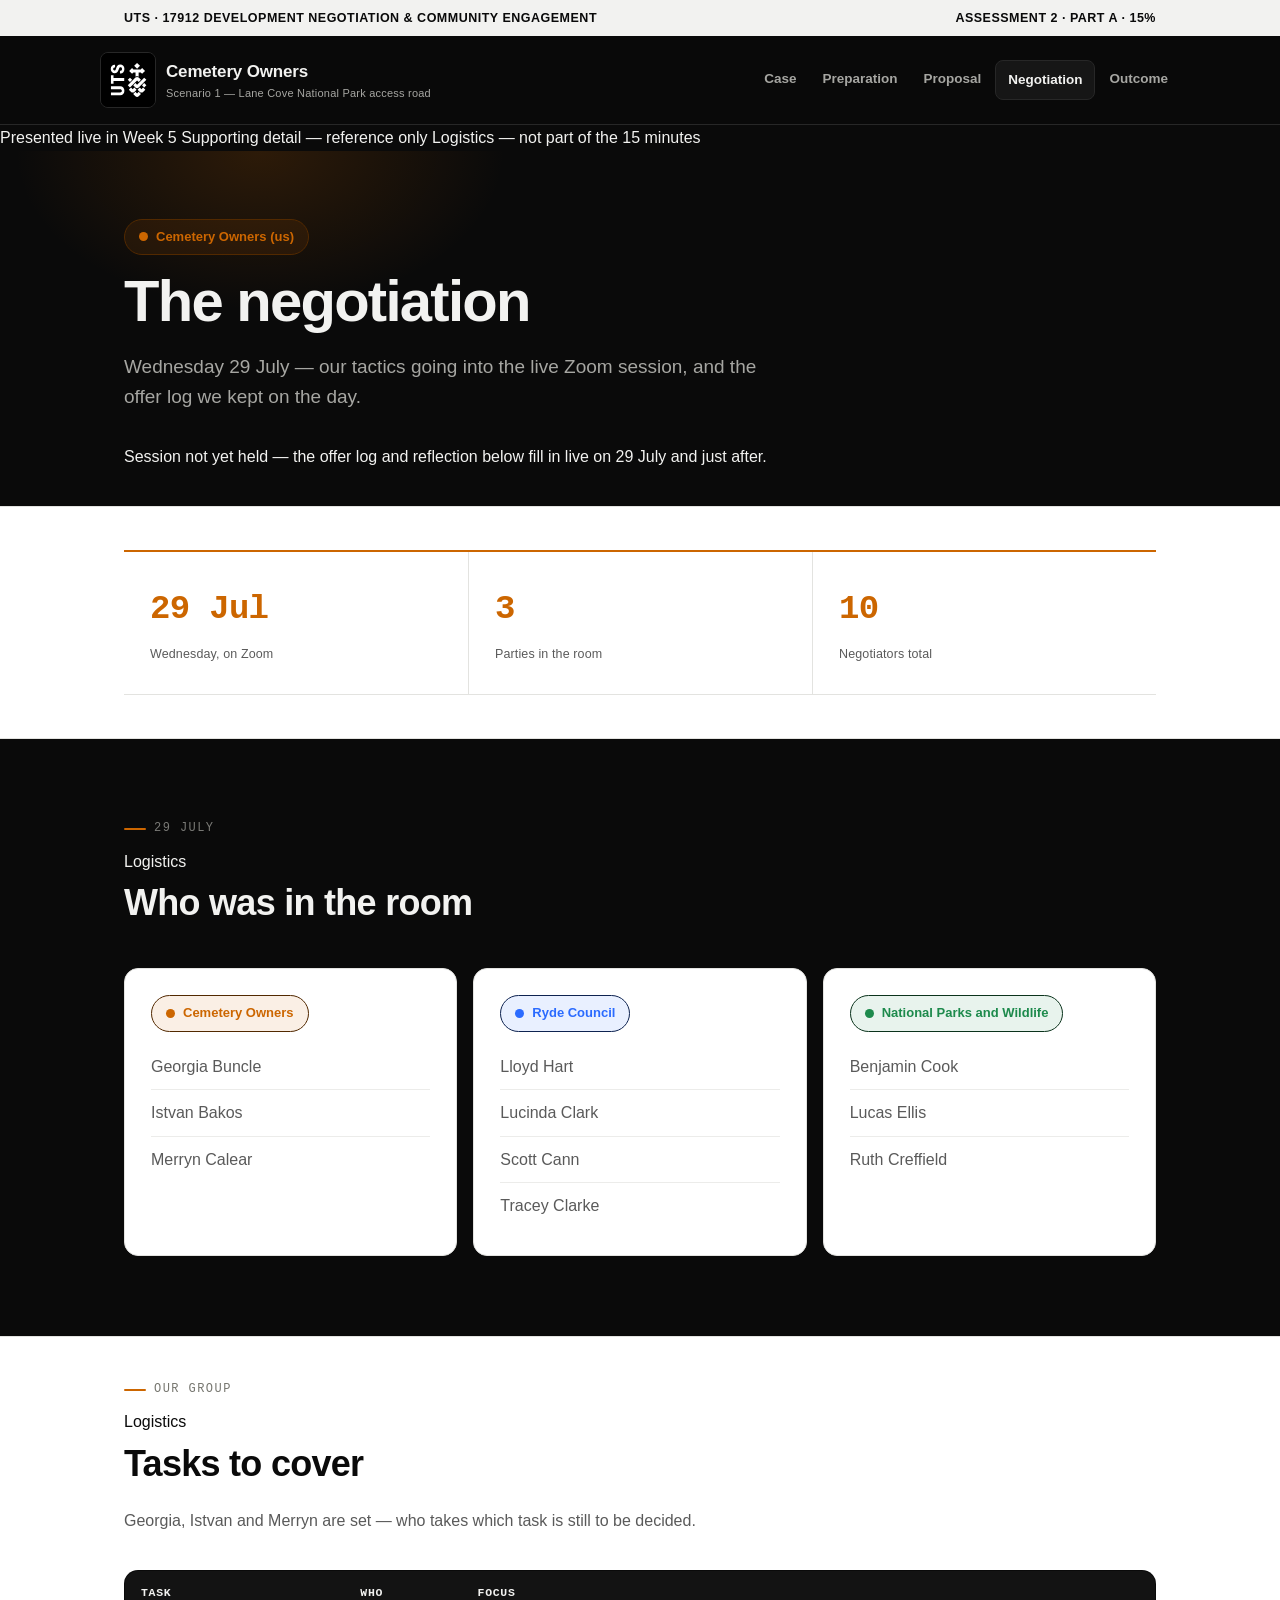
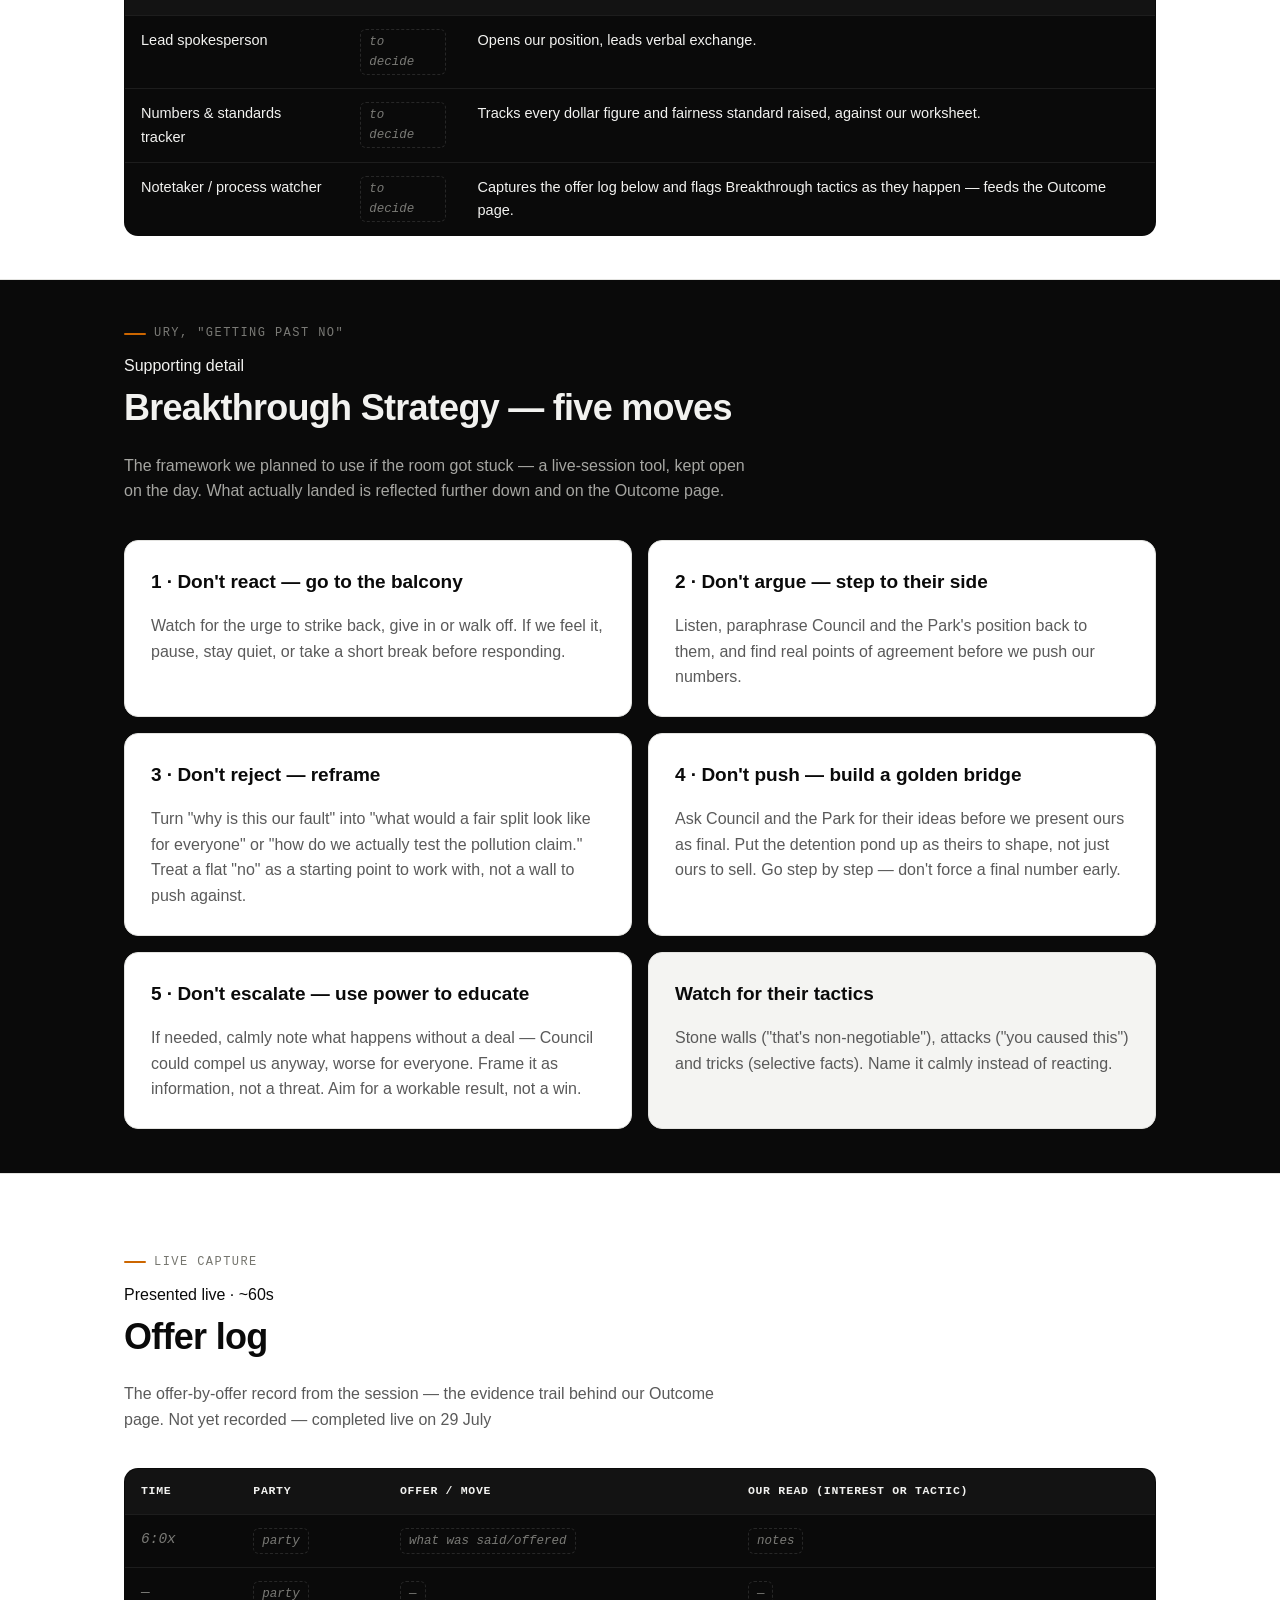
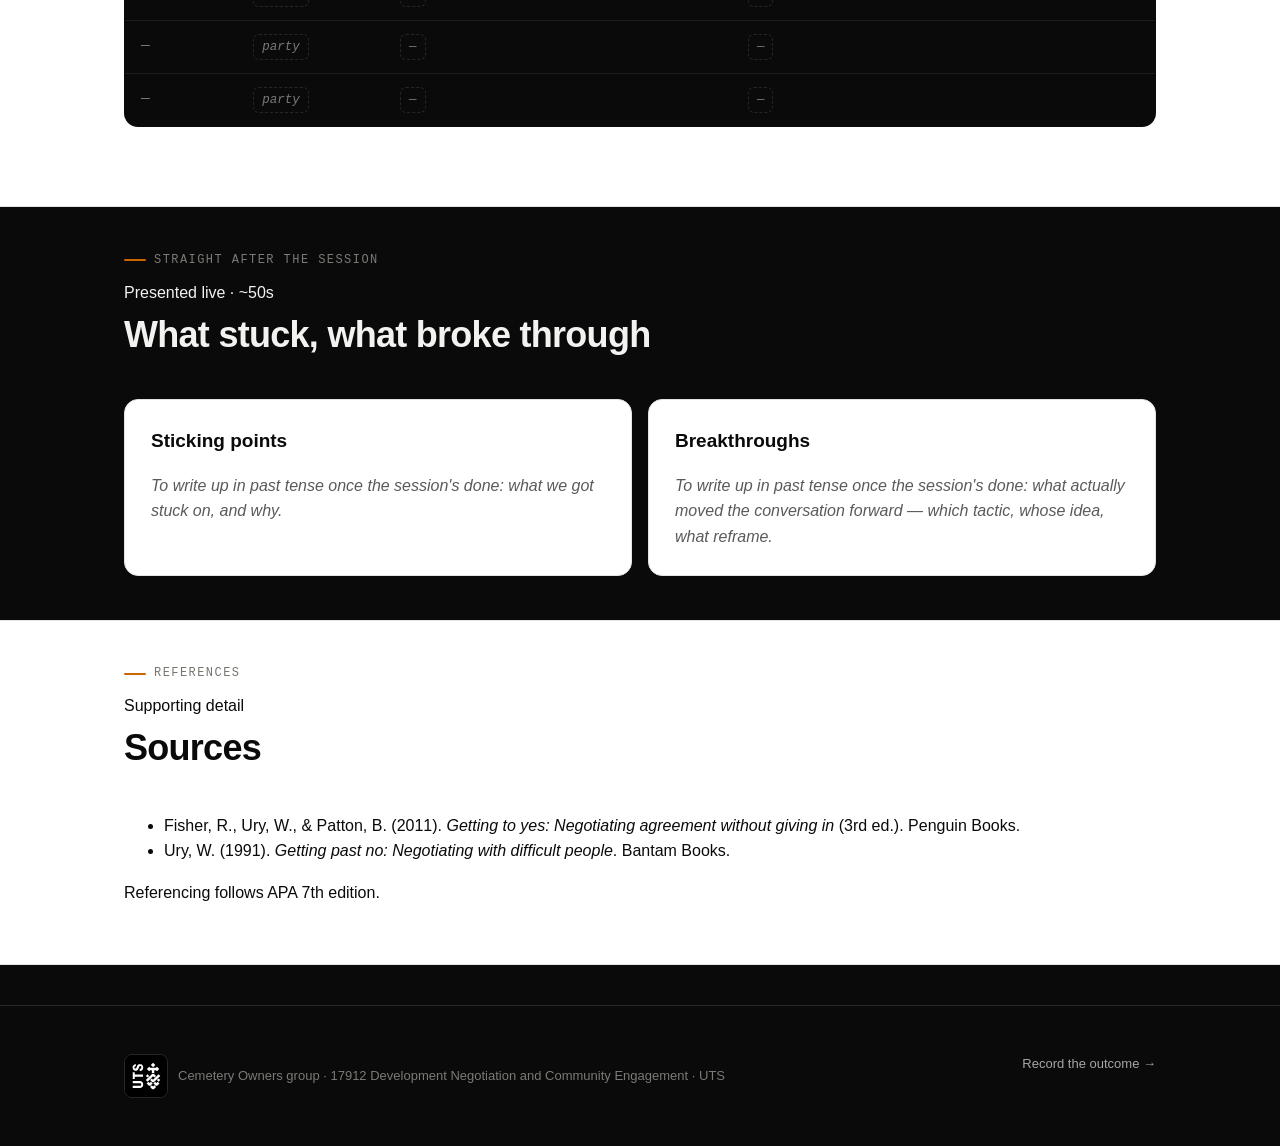
==== commit 951f8322: "Add files via upload" ====
--- a/negotiation.html
+++ b/negotiation.html
@@ -32,11 +32,18 @@
   </div>
 </header>
 
+<div class="flow-legend">
+  <span class="key"><span class="dot core"></span> Presented live in Week 5</span>
+  <span class="key"><span class="dot ref"></span> Supporting detail — reference only</span>
+  <span class="key"><span class="dot logistics"></span> Logistics — not part of the 15 minutes</span>
+</div>
+
 <section class="page-head">
 <div class="wrap">
   <span class="party us">Cemetery Owners (us)</span>
   <h1 style="margin-top:16px;">The negotiation</h1>
-  <p class="lede">Wednesday 29 July — our tactics for the live Zoom session, and the notes we'll take on the day.</p>
+  <p class="lede">Wednesday 29 July — our tactics going into the live Zoom session, and the offer log we kept on the day.</p>
+  <p class="status-note" style="margin-top:8px;">Session not yet held — the offer log and reflection below fill in live on 29 July and just after.</p>
 </div>
 </section>
 
@@ -53,8 +60,11 @@
 <section>
   <div class="wrap">
     <div class="section-head">
-      <span class="kicker">29 July</span>
-      <h2>Who's negotiating</h2>
+      <div class="flow-row">
+        <span class="kicker">29 July</span>
+        <span class="flow-tag logistics">Logistics</span>
+      </div>
+      <h2>Who was in the room</h2>
     </div>
     <div class="grid cols-3">
       <div class="card">
@@ -89,7 +99,10 @@
 <section class="tight">
   <div class="wrap">
     <div class="section-head">
-      <span class="kicker">Our group</span>
+      <div class="flow-row">
+        <span class="kicker">Our group</span>
+        <span class="flow-tag logistics">Logistics</span>
+      </div>
       <h2>Tasks to cover</h2>
       <p class="section-sub">Georgia, Istvan and Merryn are set — who takes which task is still to be decided.</p>
     </div>
@@ -107,9 +120,12 @@
 <section class="tight">
   <div class="wrap">
     <div class="section-head">
-      <span class="kicker">Ury, "Getting Past No"</span>
+      <div class="flow-row">
+        <span class="kicker">Ury, "Getting Past No"</span>
+        <span class="flow-tag ref">Supporting detail</span>
+      </div>
       <h2>Breakthrough Strategy — five moves</h2>
-      <p class="section-sub">Five moves, in order, for when the room gets stuck. Keep this open during the session. <span class="small">(Ury, W. 1991. <em>Getting Past No: Negotiating with Difficult People.</em> Bantam Books, pp.176–181.)</span></p>
+      <p class="section-sub">The framework we planned to use if the room got stuck — a live-session tool, kept open on the day. What actually landed is reflected further down and on the Outcome page.</p>
     </div>
     <div class="grid cols-2">
       <div class="card">
@@ -143,9 +159,12 @@
 <section>
   <div class="wrap">
     <div class="section-head">
-      <span class="kicker">Live capture</span>
+      <div class="flow-row">
+        <span class="kicker">Live capture</span>
+        <span class="flow-tag core">Presented live · ~60s</span>
+      </div>
       <h2>Offer log</h2>
-      <p class="section-sub">Timestamp every offer and counter as it lands — the evidence trail for our Outcome page.</p>
+      <p class="section-sub">The offer-by-offer record from the session — the evidence trail behind our Outcome page. <span class="status-note">Not yet recorded — completed live on 29 July</span></p>
     </div>
     <table class="styled">
       <thead><tr><th>Time</th><th>Party</th><th>Offer / move</th><th>Our read (interest or tactic)</th></tr></thead>
@@ -161,16 +180,40 @@
 
 <section class="tight">
   <div class="wrap">
+    <div class="section-head">
+      <div class="flow-row">
+        <span class="kicker">Straight after the session</span>
+        <span class="flow-tag core">Presented live · ~50s</span>
+      </div>
+      <h2>What stuck, what broke through</h2>
+    </div>
     <div class="grid cols-2">
       <div class="card">
         <h3>Sticking points</h3>
-        <p class="fillable">What we got stuck on, and why. Fill in during/after the session.</p>
+        <p class="fillable">To write up in past tense once the session's done: what we got stuck on, and why.</p>
       </div>
       <div class="card">
         <h3>Breakthroughs</h3>
-        <p class="fillable">What actually moved the conversation forward — which tactic, whose idea, what reframe.</p>
-      </div>
-    </div>
+        <p class="fillable">To write up in past tense once the session's done: what actually moved the conversation forward — which tactic, whose idea, what reframe.</p>
+      </div>
+    </div>
+  </div>
+</section>
+
+<section class="tight">
+  <div class="wrap">
+    <div class="section-head">
+      <div class="flow-row">
+        <span class="kicker">References</span>
+        <span class="flow-tag ref">Supporting detail</span>
+      </div>
+      <h2>Sources</h2>
+    </div>
+    <ul class="ref-list">
+      <li>Fisher, R., Ury, W., &amp; Patton, B. (2011). <em>Getting to yes: Negotiating agreement without giving in</em> (3rd ed.). Penguin Books.</li>
+      <li>Ury, W. (1991). <em>Getting past no: Negotiating with difficult people</em>. Bantam Books.</li>
+    </ul>
+    <p class="ref-note">Referencing follows APA 7th edition.</p>
   </div>
 </section>
 
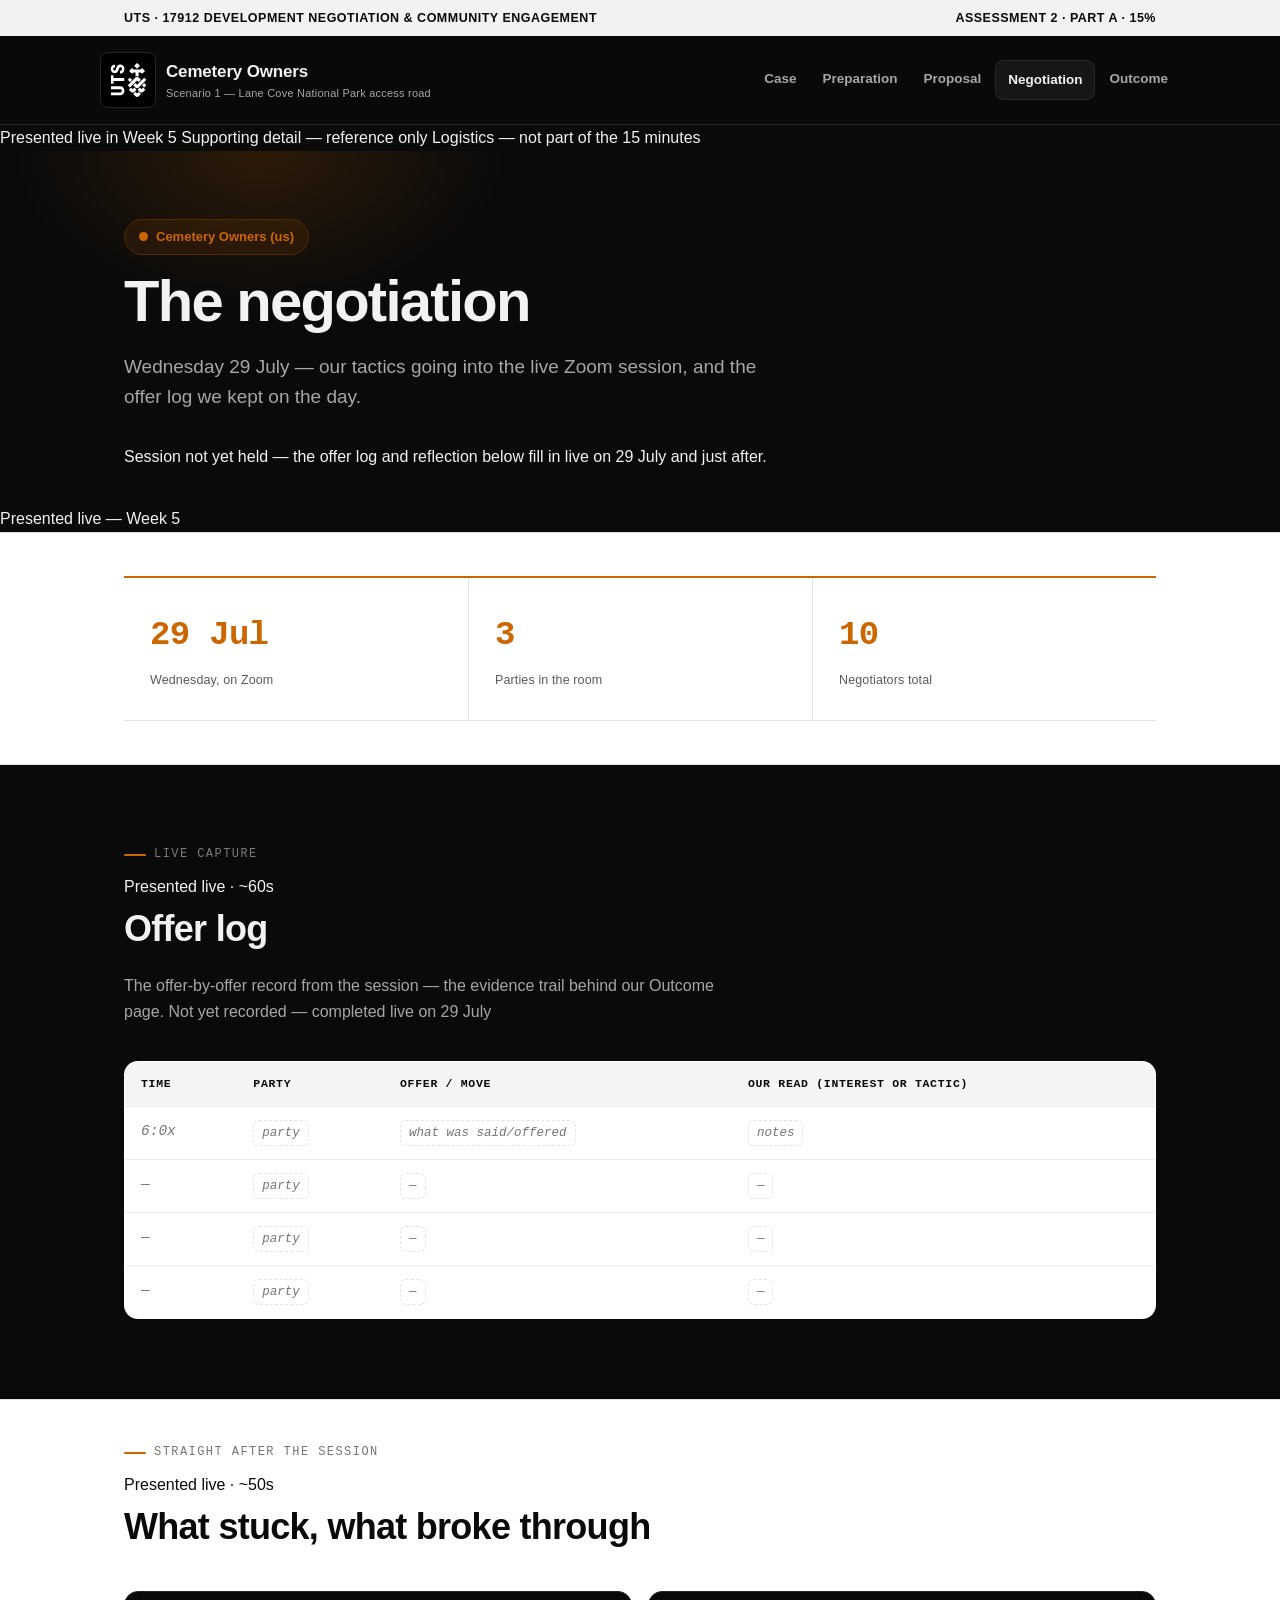
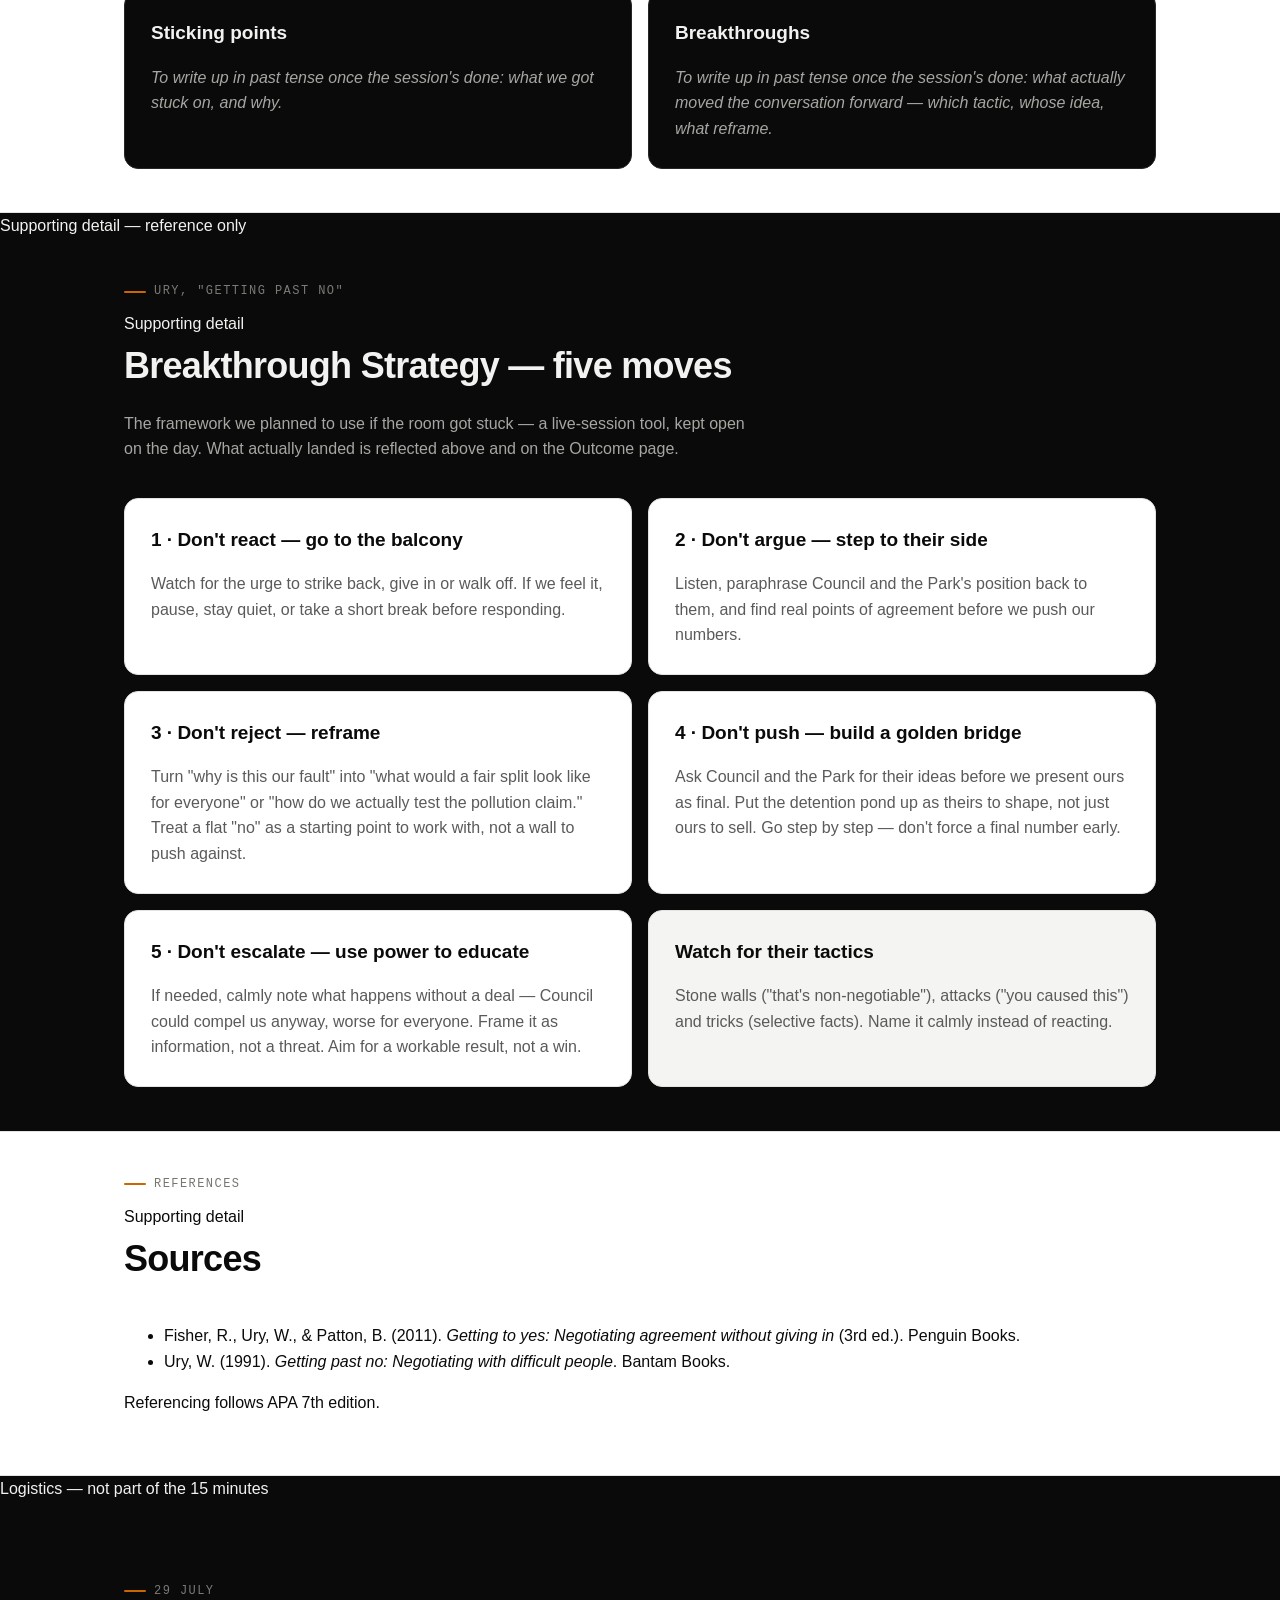
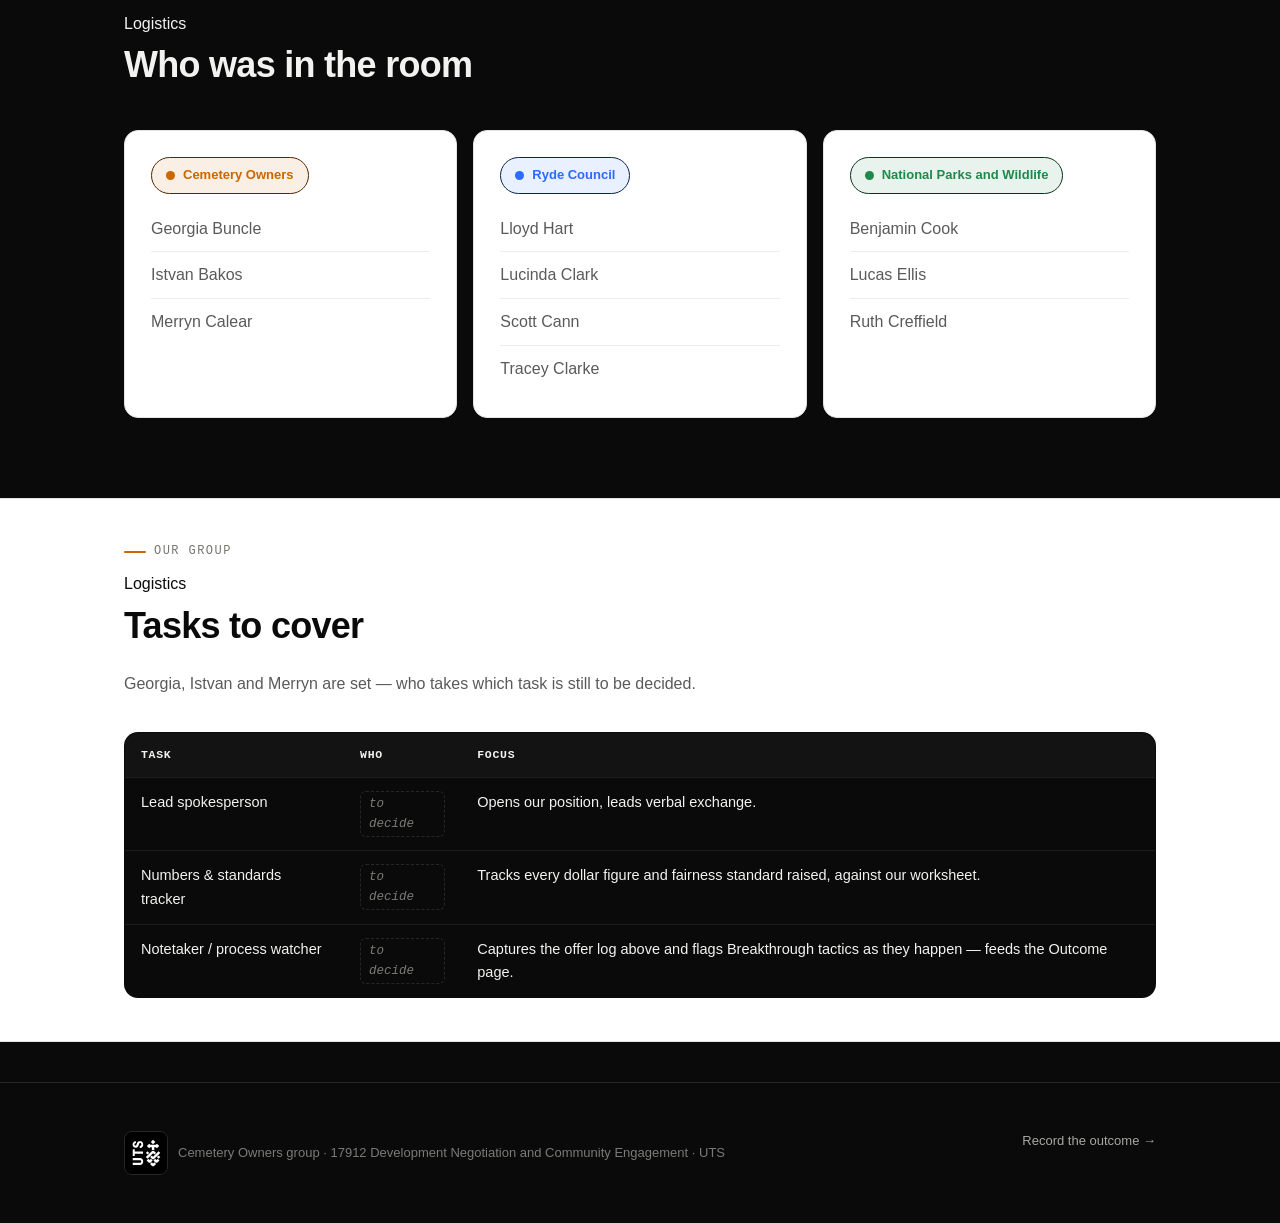
==== commit b7e6c492: "Add files via upload" ====
--- a/negotiation.html
+++ b/negotiation.html
@@ -38,7 +38,7 @@
   <span class="key"><span class="dot logistics"></span> Logistics — not part of the 15 minutes</span>
 </div>
 
-<section class="page-head">
+<section class="page-head sec-title">
 <div class="wrap">
   <span class="party us">Cemetery Owners (us)</span>
   <h1 style="margin-top:16px;">The negotiation</h1>
@@ -47,7 +47,9 @@
 </div>
 </section>
 
-<section class="tight">
+<div class="group-divider">Presented live — Week 5</div>
+
+<section class="tight sec-core">
   <div class="wrap">
     <div class="stats">
       <div class="stat"><div class="num">29 Jul</div><div class="label">Wednesday, on Zoom</div></div>
@@ -57,106 +59,7 @@
   </div>
 </section>
 
-<section>
-  <div class="wrap">
-    <div class="section-head">
-      <div class="flow-row">
-        <span class="kicker">29 July</span>
-        <span class="flow-tag logistics">Logistics</span>
-      </div>
-      <h2>Who was in the room</h2>
-    </div>
-    <div class="grid cols-3">
-      <div class="card">
-        <span class="party us" style="margin-bottom:12px;">Cemetery Owners</span>
-        <ul class="plain">
-          <li>Georgia Buncle</li>
-          <li>Istvan Bakos</li>
-          <li>Merryn Calear</li>
-        </ul>
-      </div>
-      <div class="card">
-        <span class="party council" style="margin-bottom:12px;">Ryde Council</span>
-        <ul class="plain">
-          <li>Lloyd Hart</li>
-          <li>Lucinda Clark</li>
-          <li>Scott Cann</li>
-          <li>Tracey Clarke</li>
-        </ul>
-      </div>
-      <div class="card">
-        <span class="party park" style="margin-bottom:12px;">National Parks and Wildlife</span>
-        <ul class="plain">
-          <li>Benjamin Cook</li>
-          <li>Lucas Ellis</li>
-          <li>Ruth Creffield</li>
-        </ul>
-      </div>
-    </div>
-  </div>
-</section>
-
-<section class="tight">
-  <div class="wrap">
-    <div class="section-head">
-      <div class="flow-row">
-        <span class="kicker">Our group</span>
-        <span class="flow-tag logistics">Logistics</span>
-      </div>
-      <h2>Tasks to cover</h2>
-      <p class="section-sub">Georgia, Istvan and Merryn are set — who takes which task is still to be decided.</p>
-    </div>
-    <table class="styled">
-      <thead><tr><th>Task</th><th>Who</th><th>Focus</th></tr></thead>
-      <tbody>
-        <tr><td>Lead spokesperson</td><td class="fillable"><span class="tbd">to decide</span></td><td>Opens our position, leads verbal exchange.</td></tr>
-        <tr><td>Numbers &amp; standards tracker</td><td class="fillable"><span class="tbd">to decide</span></td><td>Tracks every dollar figure and fairness standard raised, against our worksheet.</td></tr>
-        <tr><td>Notetaker / process watcher</td><td class="fillable"><span class="tbd">to decide</span></td><td>Captures the offer log below and flags Breakthrough tactics as they happen — feeds the Outcome page.</td></tr>
-      </tbody>
-    </table>
-  </div>
-</section>
-
-<section class="tight">
-  <div class="wrap">
-    <div class="section-head">
-      <div class="flow-row">
-        <span class="kicker">Ury, "Getting Past No"</span>
-        <span class="flow-tag ref">Supporting detail</span>
-      </div>
-      <h2>Breakthrough Strategy — five moves</h2>
-      <p class="section-sub">The framework we planned to use if the room got stuck — a live-session tool, kept open on the day. What actually landed is reflected further down and on the Outcome page.</p>
-    </div>
-    <div class="grid cols-2">
-      <div class="card">
-        <h3>1 · Don't react — go to the balcony</h3>
-        <p>Watch for the urge to strike back, give in or walk off. If we feel it, pause, stay quiet, or take a short break before responding.</p>
-      </div>
-      <div class="card">
-        <h3>2 · Don't argue — step to their side</h3>
-        <p>Listen, paraphrase Council and the Park's position back to them, and find real points of agreement before we push our numbers.</p>
-      </div>
-      <div class="card">
-        <h3>3 · Don't reject — reframe</h3>
-        <p>Turn "why is this our fault" into "what would a fair split look like for everyone" or "how do we actually test the pollution claim." Treat a flat "no" as a starting point to work with, not a wall to push against.</p>
-      </div>
-      <div class="card">
-        <h3>4 · Don't push — build a golden bridge</h3>
-        <p>Ask Council and the Park for their ideas before we present ours as final. Put the detention pond up as theirs to shape, not just ours to sell. Go step by step — don't force a final number early.</p>
-      </div>
-      <div class="card">
-        <h3>5 · Don't escalate — use power to educate</h3>
-        <p>If needed, calmly note what happens without a deal — Council could compel us anyway, worse for everyone. Frame it as information, not a threat. Aim for a workable result, not a win.</p>
-      </div>
-      <div class="card" style="background:var(--bg-alt);">
-        <h3>Watch for their tactics</h3>
-        <p>Stone walls ("that's non-negotiable"), attacks ("you caused this") and tricks (selective facts). Name it calmly instead of reacting.</p>
-      </div>
-    </div>
-  </div>
-</section>
-
-<section>
+<section class="sec-core">
   <div class="wrap">
     <div class="section-head">
       <div class="flow-row">
@@ -178,7 +81,7 @@
   </div>
 </section>
 
-<section class="tight">
+<section class="tight sec-core">
   <div class="wrap">
     <div class="section-head">
       <div class="flow-row">
@@ -200,7 +103,48 @@
   </div>
 </section>
 
-<section class="tight">
+<div class="group-divider">Supporting detail — reference only</div>
+
+<section class="tight sec-ref">
+  <div class="wrap">
+    <div class="section-head">
+      <div class="flow-row">
+        <span class="kicker">Ury, "Getting Past No"</span>
+        <span class="flow-tag ref">Supporting detail</span>
+      </div>
+      <h2>Breakthrough Strategy — five moves</h2>
+      <p class="section-sub">The framework we planned to use if the room got stuck — a live-session tool, kept open on the day. What actually landed is reflected above and on the Outcome page.</p>
+    </div>
+    <div class="grid cols-2">
+      <div class="card">
+        <h3>1 · Don't react — go to the balcony</h3>
+        <p>Watch for the urge to strike back, give in or walk off. If we feel it, pause, stay quiet, or take a short break before responding.</p>
+      </div>
+      <div class="card">
+        <h3>2 · Don't argue — step to their side</h3>
+        <p>Listen, paraphrase Council and the Park's position back to them, and find real points of agreement before we push our numbers.</p>
+      </div>
+      <div class="card">
+        <h3>3 · Don't reject — reframe</h3>
+        <p>Turn "why is this our fault" into "what would a fair split look like for everyone" or "how do we actually test the pollution claim." Treat a flat "no" as a starting point to work with, not a wall to push against.</p>
+      </div>
+      <div class="card">
+        <h3>4 · Don't push — build a golden bridge</h3>
+        <p>Ask Council and the Park for their ideas before we present ours as final. Put the detention pond up as theirs to shape, not just ours to sell. Go step by step — don't force a final number early.</p>
+      </div>
+      <div class="card">
+        <h3>5 · Don't escalate — use power to educate</h3>
+        <p>If needed, calmly note what happens without a deal — Council could compel us anyway, worse for everyone. Frame it as information, not a threat. Aim for a workable result, not a win.</p>
+      </div>
+      <div class="card" style="background:var(--bg-alt);">
+        <h3>Watch for their tactics</h3>
+        <p>Stone walls ("that's non-negotiable"), attacks ("you caused this") and tricks (selective facts). Name it calmly instead of reacting.</p>
+      </div>
+    </div>
+  </div>
+</section>
+
+<section class="tight sec-ref">
   <div class="wrap">
     <div class="section-head">
       <div class="flow-row">
@@ -217,6 +161,68 @@
   </div>
 </section>
 
+<div class="group-divider">Logistics — not part of the 15 minutes</div>
+
+<section class="sec-logistics">
+  <div class="wrap">
+    <div class="section-head">
+      <div class="flow-row">
+        <span class="kicker">29 July</span>
+        <span class="flow-tag logistics">Logistics</span>
+      </div>
+      <h2>Who was in the room</h2>
+    </div>
+    <div class="grid cols-3">
+      <div class="card">
+        <span class="party us" style="margin-bottom:12px;">Cemetery Owners</span>
+        <ul class="plain">
+          <li>Georgia Buncle</li>
+          <li>Istvan Bakos</li>
+          <li>Merryn Calear</li>
+        </ul>
+      </div>
+      <div class="card">
+        <span class="party council" style="margin-bottom:12px;">Ryde Council</span>
+        <ul class="plain">
+          <li>Lloyd Hart</li>
+          <li>Lucinda Clark</li>
+          <li>Scott Cann</li>
+          <li>Tracey Clarke</li>
+        </ul>
+      </div>
+      <div class="card">
+        <span class="party park" style="margin-bottom:12px;">National Parks and Wildlife</span>
+        <ul class="plain">
+          <li>Benjamin Cook</li>
+          <li>Lucas Ellis</li>
+          <li>Ruth Creffield</li>
+        </ul>
+      </div>
+    </div>
+  </div>
+</section>
+
+<section class="tight sec-logistics">
+  <div class="wrap">
+    <div class="section-head">
+      <div class="flow-row">
+        <span class="kicker">Our group</span>
+        <span class="flow-tag logistics">Logistics</span>
+      </div>
+      <h2>Tasks to cover</h2>
+      <p class="section-sub">Georgia, Istvan and Merryn are set — who takes which task is still to be decided.</p>
+    </div>
+    <table class="styled">
+      <thead><tr><th>Task</th><th>Who</th><th>Focus</th></tr></thead>
+      <tbody>
+        <tr><td>Lead spokesperson</td><td class="fillable"><span class="tbd">to decide</span></td><td>Opens our position, leads verbal exchange.</td></tr>
+        <tr><td>Numbers &amp; standards tracker</td><td class="fillable"><span class="tbd">to decide</span></td><td>Tracks every dollar figure and fairness standard raised, against our worksheet.</td></tr>
+        <tr><td>Notetaker / process watcher</td><td class="fillable"><span class="tbd">to decide</span></td><td>Captures the offer log above and flags Breakthrough tactics as they happen — feeds the Outcome page.</td></tr>
+      </tbody>
+    </table>
+  </div>
+</section>
+
 <footer class="site">
   <div class="wrap">
     <div class="footer-brand">
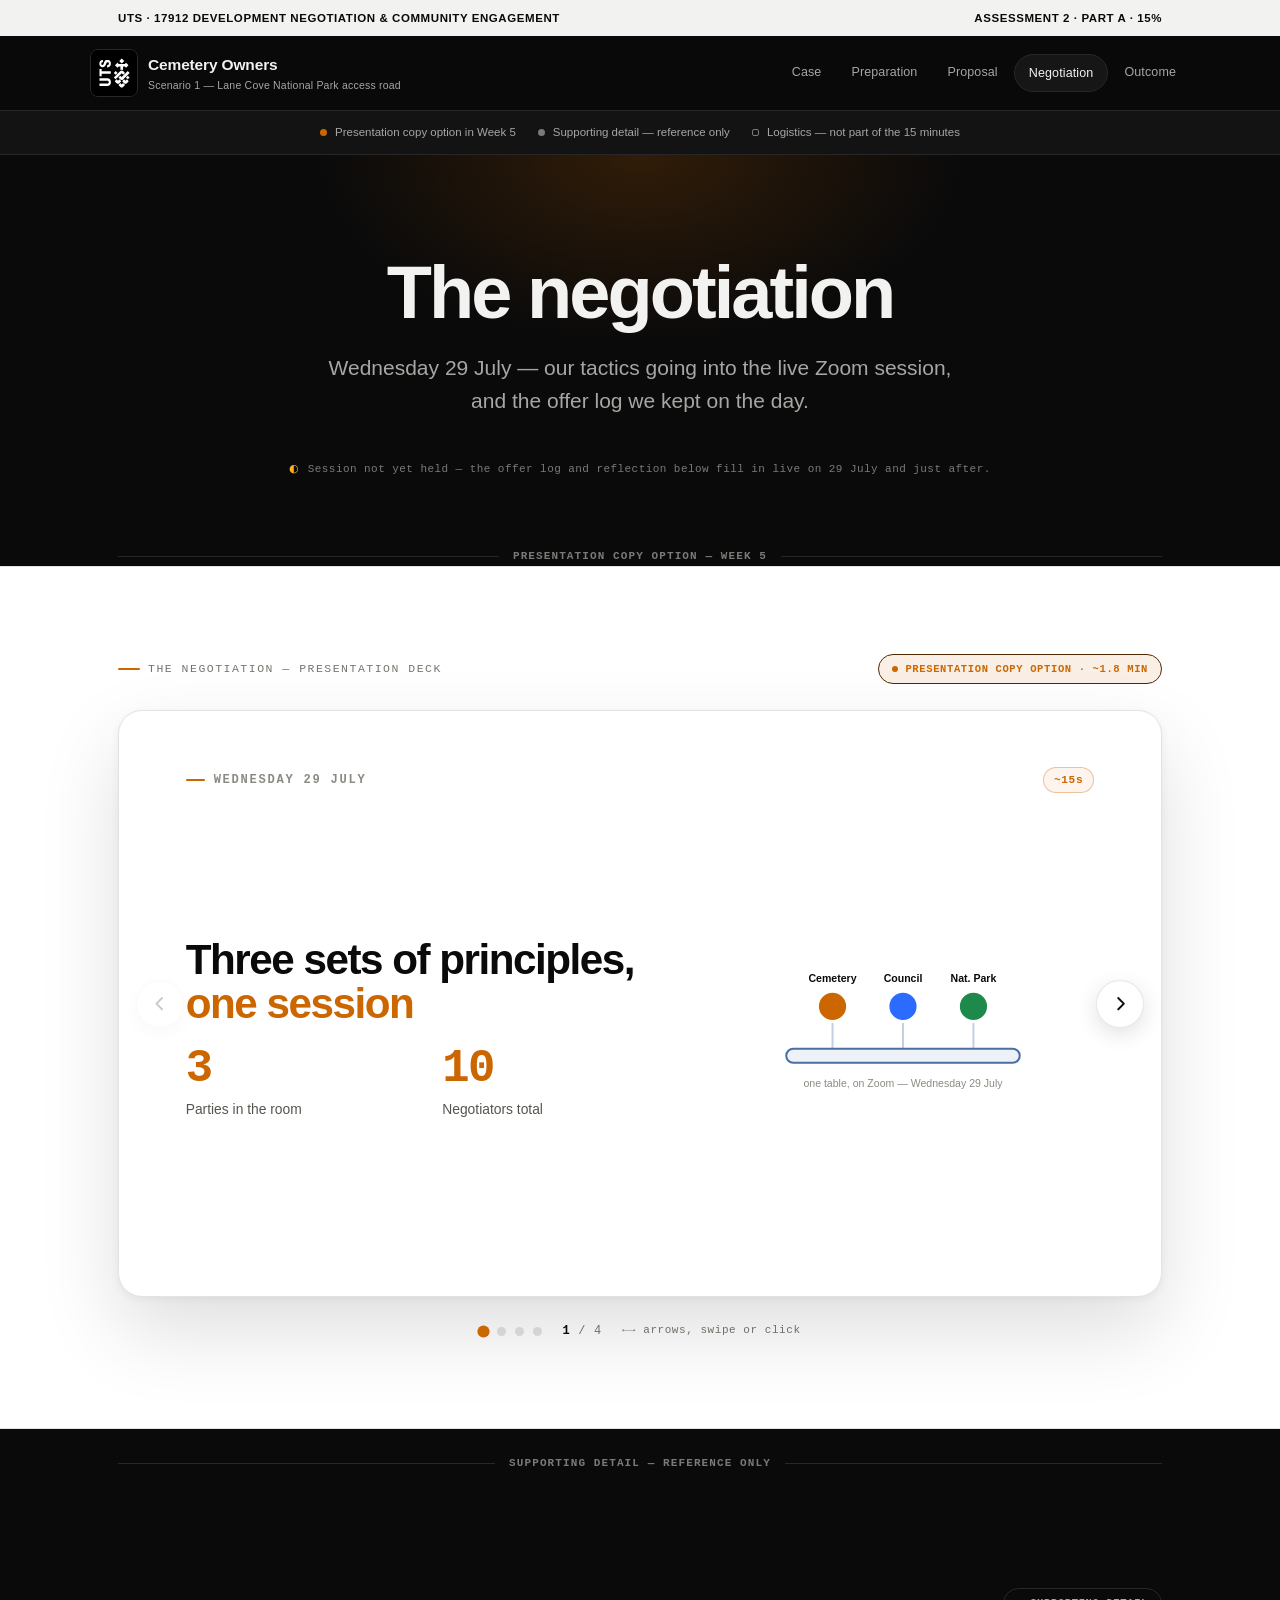
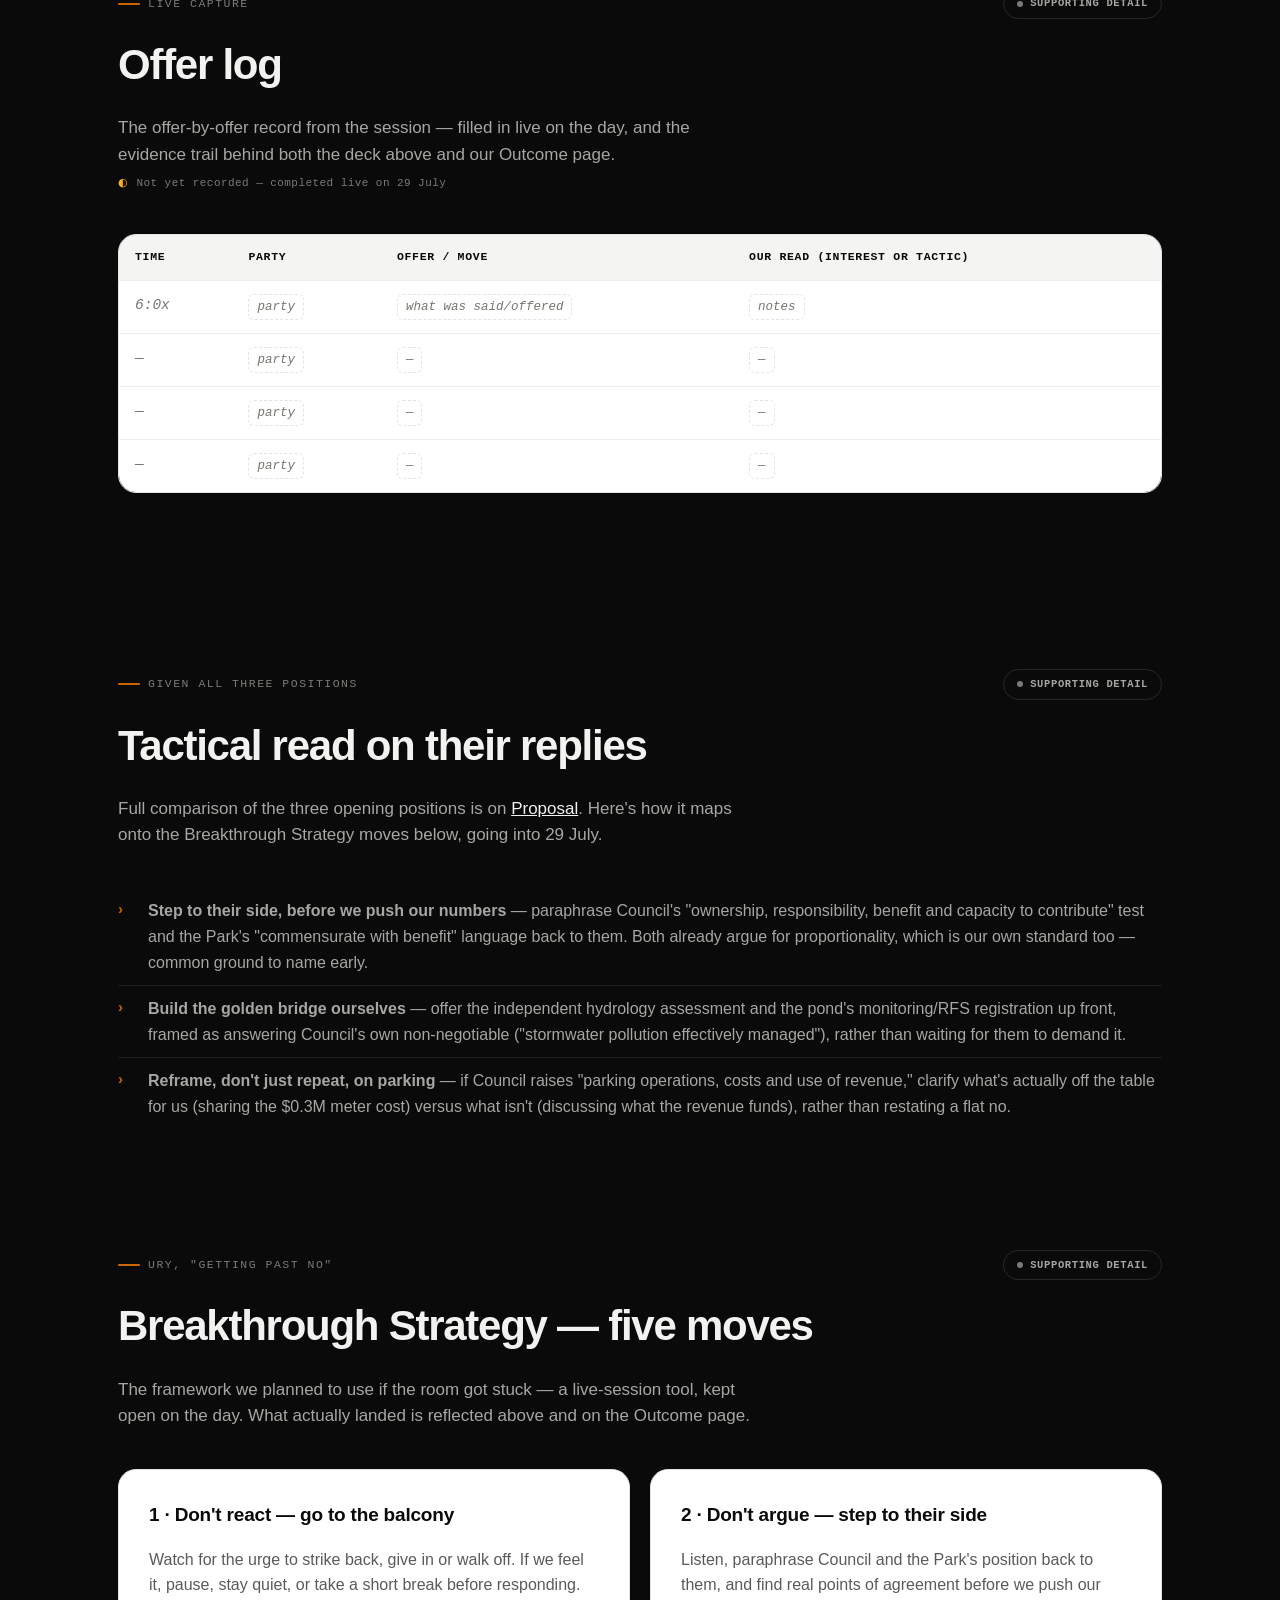
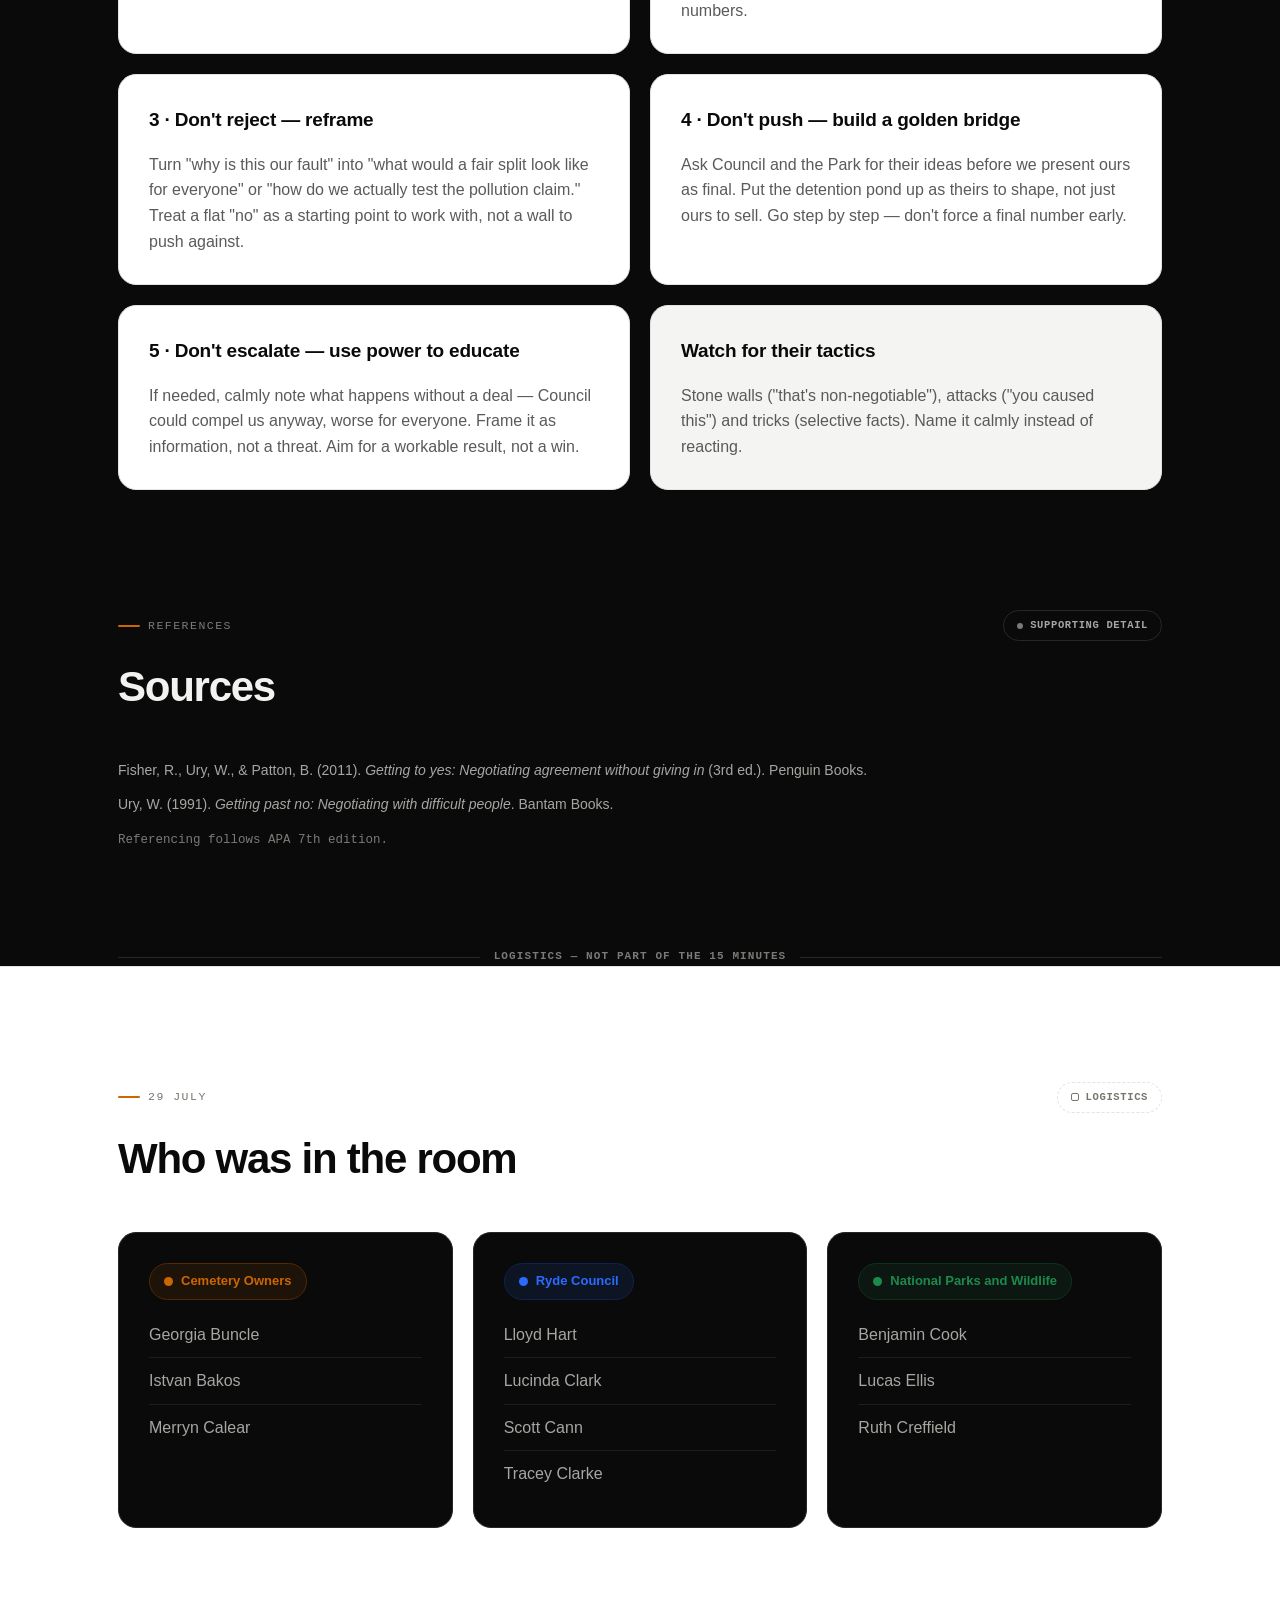
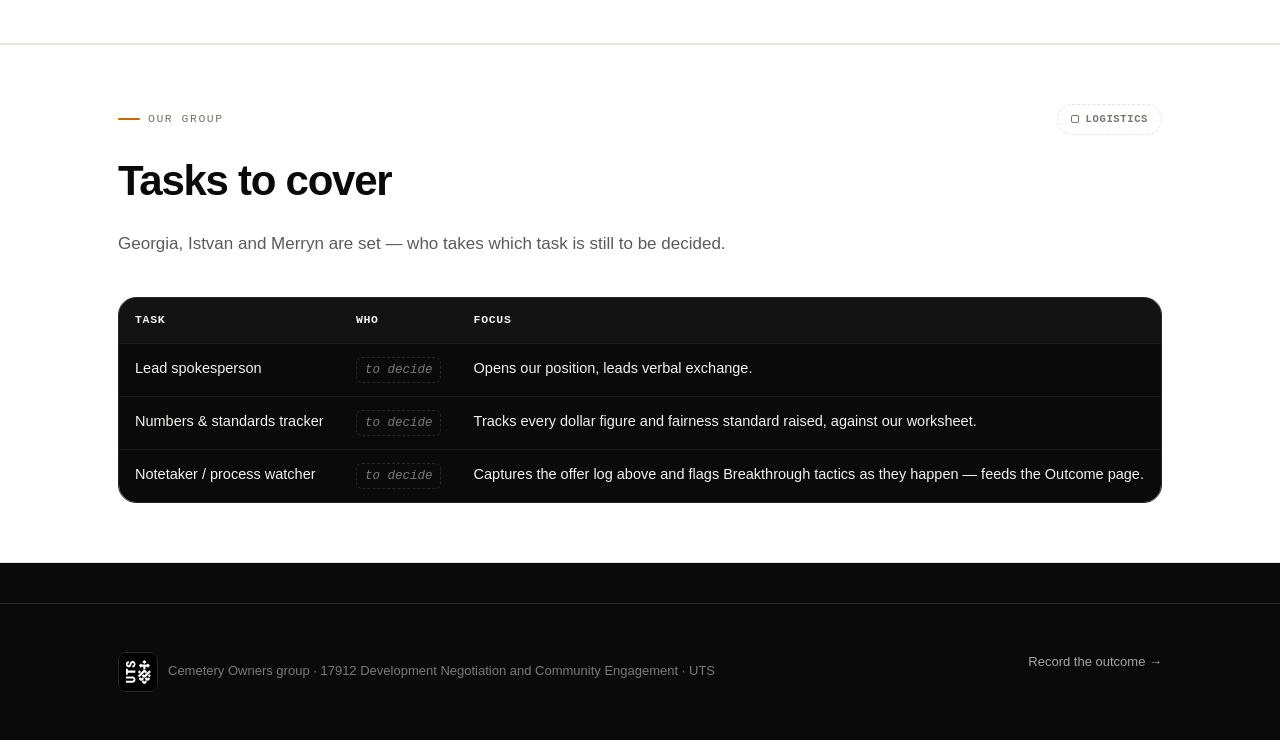
==== commit ef0df7a6: "Add files via upload" ====
--- a/negotiation.html
+++ b/negotiation.html
@@ -33,42 +33,138 @@
 </header>
 
 <div class="flow-legend">
-  <span class="key"><span class="dot core"></span> Presented live in Week 5</span>
+  <span class="key"><span class="dot core"></span> Presentation copy option in Week 5</span>
   <span class="key"><span class="dot ref"></span> Supporting detail — reference only</span>
   <span class="key"><span class="dot logistics"></span> Logistics — not part of the 15 minutes</span>
 </div>
 
 <section class="page-head sec-title">
 <div class="wrap">
-  <span class="party us">Cemetery Owners (us)</span>
-  <h1 style="margin-top:16px;">The negotiation</h1>
+  <h1>The negotiation</h1>
   <p class="lede">Wednesday 29 July — our tactics going into the live Zoom session, and the offer log we kept on the day.</p>
   <p class="status-note" style="margin-top:8px;">Session not yet held — the offer log and reflection below fill in live on 29 July and just after.</p>
 </div>
 </section>
 
-<div class="group-divider">Presented live — Week 5</div>
-
-<section class="tight sec-core">
-  <div class="wrap">
-    <div class="stats">
-      <div class="stat"><div class="num">29 Jul</div><div class="label">Wednesday, on Zoom</div></div>
-      <div class="stat"><div class="num">3</div><div class="label">Parties in the room</div></div>
-      <div class="stat"><div class="num">10</div><div class="label">Negotiators total</div></div>
-    </div>
-  </div>
-</section>
-
-<section class="sec-core">
+<div class="group-divider">Presentation copy option — Week 5</div>
+
+<section class="sec-core deck-section">
+  <div class="wrap">
+    <div class="deck-head">
+      <span class="kicker">The negotiation — presentation deck</span>
+      <span class="flow-tag core">Presentation copy option · ~1.8 min</span>
+    </div>
+
+    <div class="deck" data-deck aria-roledescription="slide deck" aria-label="The negotiation — presentation deck">
+      <div class="deck-stage">
+        <div class="deck-track">
+
+          <article class="slide">
+            <div class="slide-head">
+              <span class="slide-kicker">Wednesday 29 July</span>
+              <span class="slide-time">~15s</span>
+            </div>
+            <div class="slide-body">
+              <div class="slide-split">
+                <div>
+                  <h2 class="slide-title">Three sets of principles, <span class="hl">one session</span></h2>
+                  <div class="slide-stats" style="margin-top:1.2em;">
+                    <div class="slide-stat"><div class="n">3</div><div class="label">Parties in the room</div></div>
+                    <div class="slide-stat"><div class="n">10</div><div class="label">Negotiators total</div></div>
+                  </div>
+                </div>
+                <figure class="slide-figure">
+                  <svg viewBox="0 0 300 176" role="img" aria-label="Diagram: three parties seated at one table on Zoom.">
+                    <line x1="80" y1="82" x2="80" y2="108" stroke="var(--diagram-line)" stroke-width="2"/>
+                    <line x1="150" y1="82" x2="150" y2="108" stroke="var(--diagram-line)" stroke-width="2"/>
+                    <line x1="220" y1="82" x2="220" y2="108" stroke="var(--diagram-line)" stroke-width="2"/>
+                    <rect x="34" y="108" width="232" height="14" rx="7" fill="var(--diagram-soft)" stroke="var(--diagram)" stroke-width="2"/>
+                    <circle cx="80" cy="66" r="15" fill="var(--accent)" stroke="#fff" stroke-width="3"/>
+                    <circle cx="150" cy="66" r="15" fill="var(--council)" stroke="#fff" stroke-width="3"/>
+                    <circle cx="220" cy="66" r="15" fill="var(--park)" stroke="#fff" stroke-width="3"/>
+                    <text x="80" y="42" font-size="10.5" font-weight="700" fill="var(--s-fg)" text-anchor="middle">Cemetery</text>
+                    <text x="150" y="42" font-size="10.5" font-weight="700" fill="var(--s-fg)" text-anchor="middle">Council</text>
+                    <text x="220" y="42" font-size="10.5" font-weight="700" fill="var(--s-fg)" text-anchor="middle">Nat. Park</text>
+                    <text x="150" y="146" font-size="10.5" fill="var(--s-faint)" text-anchor="middle">one table, on Zoom — Wednesday 29 July</text>
+                  </svg>
+                </figure>
+              </div>
+            </div>
+          </article>
+
+          <article class="slide">
+            <div class="slide-head">
+              <span class="slide-kicker">How the session moved</span>
+              <span class="slide-time">~45s</span>
+            </div>
+            <div class="slide-body">
+              <h2 class="slide-title">From opening positions to a split</h2>
+              <p class="slide-status">Not yet held — written up straight after 29 July, from the offer log below</p>
+              <div class="slide-tiers">
+                <div class="slide-tier t1"><div class="t-label">Opening</div><div class="t-val fillable">How each party opened, and whether anyone moved off principle to a number.</div></div>
+                <div class="slide-tier t2"><div class="t-label">The turn</div><div class="t-val fillable">The moment the conversation changed direction — whose move, and what it was.</div></div>
+                <div class="slide-tier t3"><div class="t-label">Where it landed</div><div class="t-val fillable">The shape of the deal by the end of the session.</div></div>
+              </div>
+              <p class="slide-note">The offer-by-offer record is in Supporting detail below — this slide is the summary we speak to.</p>
+            </div>
+          </article>
+
+          <article class="slide">
+            <div class="slide-head">
+              <span class="slide-kicker">Straight after the session</span>
+              <span class="slide-time">~25s</span>
+            </div>
+            <div class="slide-body">
+              <h2 class="slide-title">What stuck</h2>
+              <p class="slide-status">Fills in after 29 July</p>
+              <div class="slide-card">
+                <h3>Sticking points</h3>
+                <p class="fillable">To write up in past tense once the session's done: what we got stuck on, and why.</p>
+              </div>
+            </div>
+          </article>
+
+          <article class="slide">
+            <div class="slide-head">
+              <span class="slide-kicker">Straight after the session</span>
+              <span class="slide-time">~25s</span>
+            </div>
+            <div class="slide-body">
+              <h2 class="slide-title">What broke through</h2>
+              <p class="slide-status">Fills in after 29 July</p>
+              <div class="slide-card diagram">
+                <h3>Breakthroughs</h3>
+                <p class="fillable">To write up in past tense once the session's done: what actually moved the conversation forward — which tactic, whose idea, what change of framing shifted the room.</p>
+              </div>
+            </div>
+          </article>
+
+        </div>
+        <button class="deck-nav prev" type="button" aria-label="Previous slide"><svg viewBox="0 0 24 24" fill="none" stroke="currentColor" stroke-width="2.4" stroke-linecap="round" stroke-linejoin="round" aria-hidden="true"><path d="M15 5l-7 7 7 7"/></svg></button>
+        <button class="deck-nav next" type="button" aria-label="Next slide"><svg viewBox="0 0 24 24" fill="none" stroke="currentColor" stroke-width="2.4" stroke-linecap="round" stroke-linejoin="round" aria-hidden="true"><path d="M9 5l7 7-7 7"/></svg></button>
+      </div>
+      <div class="deck-foot">
+        <div class="deck-dots" role="tablist" aria-label="Slides"></div>
+        <p class="deck-count"><b data-deck-cur>1</b> / <span data-deck-total>4</span></p>
+        <span class="deck-hint">arrows, swipe or click</span>
+      </div>
+    </div>
+  </div>
+</section>
+
+<div class="group-divider">Supporting detail — reference only</div>
+
+<section class="sec-ref" id="offer-log">
   <div class="wrap">
     <div class="section-head">
       <div class="flow-row">
         <span class="kicker">Live capture</span>
-        <span class="flow-tag core">Presented live · ~60s</span>
+        <span class="flow-tag ref">Supporting detail</span>
       </div>
       <h2>Offer log</h2>
-      <p class="section-sub">The offer-by-offer record from the session — the evidence trail behind our Outcome page. <span class="status-note">Not yet recorded — completed live on 29 July</span></p>
-    </div>
+      <p class="section-sub">The offer-by-offer record from the session — filled in live on the day, and the evidence trail behind both the deck above and our Outcome page. <span class="status-note">Not yet recorded — completed live on 29 July</span></p>
+    </div>
+    <div class="table-wrap cols-4">
     <table class="styled">
       <thead><tr><th>Time</th><th>Party</th><th>Offer / move</th><th>Our read (interest or tactic)</th></tr></thead>
       <tbody>
@@ -78,32 +174,27 @@
         <tr><td class="mono fillable">—</td><td class="fillable"><span class="tbd">party</span></td><td class="fillable"><span class="tbd">—</span></td><td class="fillable"><span class="tbd">—</span></td></tr>
       </tbody>
     </table>
-  </div>
-</section>
-
-<section class="tight sec-core">
-  <div class="wrap">
-    <div class="section-head">
-      <div class="flow-row">
-        <span class="kicker">Straight after the session</span>
-        <span class="flow-tag core">Presented live · ~50s</span>
-      </div>
-      <h2>What stuck, what broke through</h2>
-    </div>
-    <div class="grid cols-2">
-      <div class="card">
-        <h3>Sticking points</h3>
-        <p class="fillable">To write up in past tense once the session's done: what we got stuck on, and why.</p>
-      </div>
-      <div class="card">
-        <h3>Breakthroughs</h3>
-        <p class="fillable">To write up in past tense once the session's done: what actually moved the conversation forward — which tactic, whose idea, what reframe.</p>
-      </div>
-    </div>
-  </div>
-</section>
-
-<div class="group-divider">Supporting detail — reference only</div>
+    </div>
+  </div>
+</section>
+
+<section class="tight sec-ref" id="tactical-read">
+  <div class="wrap">
+    <div class="section-head">
+      <div class="flow-row">
+        <span class="kicker">Given all three positions</span>
+        <span class="flow-tag ref">Supporting detail</span>
+      </div>
+      <h2>Tactical read on their replies</h2>
+      <p class="section-sub">Full comparison of the three opening positions is on <a href="proposal.html#reading-together" style="color:var(--fg); text-decoration:underline;">Proposal</a>. Here's how it maps onto the Breakthrough Strategy moves below, going into 29 July.</p>
+    </div>
+    <ul class="tick">
+      <li><strong>Step to their side, before we push our numbers</strong> — paraphrase Council's "ownership, responsibility, benefit and capacity to contribute" test and the Park's "commensurate with benefit" language back to them. Both already argue for proportionality, which is our own standard too — common ground to name early.</li>
+      <li><strong>Build the golden bridge ourselves</strong> — offer the independent hydrology assessment and the pond's monitoring/RFS registration up front, framed as answering Council's own non-negotiable ("stormwater pollution effectively managed"), rather than waiting for them to demand it.</li>
+      <li><strong>Reframe, don't just repeat, on parking</strong> — if Council raises "parking operations, costs and use of revenue," clarify what's actually off the table for us (sharing the $0.3M meter cost) versus what isn't (discussing what the revenue funds), rather than restating a flat no.</li>
+    </ul>
+  </div>
+</section>
 
 <section class="tight sec-ref">
   <div class="wrap">
@@ -212,6 +303,7 @@
       <h2>Tasks to cover</h2>
       <p class="section-sub">Georgia, Istvan and Merryn are set — who takes which task is still to be decided.</p>
     </div>
+    <div class="table-wrap">
     <table class="styled">
       <thead><tr><th>Task</th><th>Who</th><th>Focus</th></tr></thead>
       <tbody>
@@ -220,6 +312,7 @@
         <tr><td>Notetaker / process watcher</td><td class="fillable"><span class="tbd">to decide</span></td><td>Captures the offer log above and flags Breakthrough tactics as they happen — feeds the Outcome page.</td></tr>
       </tbody>
     </table>
+    </div>
   </div>
 </section>
 
--- a/assets/style.css
+++ b/assets/style.css
@@ -2,19 +2,24 @@
    17912 Development Negotiation — Cemetery Owners project site
    Palette: UTS black/white core + medium-orange accent, per-party colour coding
 
-   COLOUR SYSTEM — alternating sections
+   COLOUR SYSTEM — grouped by presentation role, not alternating
    -------------------------------------------------------------
-   Every <section> on a page alternates background:
-     nth-of-type(odd)  = black background, white text  (site default)
-     nth-of-type(even) = white background, black text
+   Pages are laid out in three physical blocks after the title
+   section, in this fixed order, so presenting is a straight scroll:
+     1. .sec-core       (white bg) — every "Presentation copy option" section
+     2. .sec-ref        (black bg) — every "Supporting detail" section
+     3. .sec-logistics  (white bg) — every "Logistics" section
+   The hero/page-head itself is .sec-title (black bg, unchanged look).
    Any "box" inside a section (.card, .callout, .step, .rubric-card,
    table.styled, .tab-btn) is INVERTED relative to its own section:
-   white boxes on black sections, black boxes on white sections.
-   This is done by redefining the shared --bg/--fg/--muted/--border
-   custom properties at the section and box level — components below
-   just reference the variables, so new content automatically gets
-   the correct colours without any extra classes. Don't hardcode
-   colours in new component CSS; use the variables so this keeps working.
+   white boxes on black sections (.sec-title/.sec-ref), black boxes on
+   white sections (.sec-core/.sec-logistics). This is done by
+   redefining the shared --bg/--fg/--muted/--border custom properties
+   at the section and box level — components below just reference the
+   variables, so new content automatically gets the correct colours
+   without any extra classes. Don't hardcode colours in new component
+   CSS; use the variables so this keeps working. Every <section> must
+   carry exactly one of .sec-title/.sec-core/.sec-ref/.sec-logistics.
    ============================================================ */
 
 :root{
@@ -35,12 +40,20 @@
   --park-dim: #0b331c;
   --yellow: #ffd400;        /* general highlight */
 
+  /* Slide-deck diagram tint. Deliberately a muted slate-blue, NOT --council:
+     diagrams and icons on the slides are generic illustration, not a party
+     colour, so they must never read as "this bit is about Council". */
+  --diagram: #4a6fa5;
+  --diagram-mid: #7d99c2;
+  --diagram-line: #c3d0e2;
+  --diagram-soft: #eef2f8;
+
   --ok: #2fbf71;
   --warn: #ffb020;
   --font: -apple-system, BlinkMacSystemFont, "Segoe UI", Inter, Helvetica, Arial, sans-serif;
   --mono: "SF Mono", "IBM Plex Mono", ui-monospace, Menlo, Consolas, monospace;
-  --radius: 14px;
-  --maxw: 1080px;
+  --radius: 18px;
+  --maxw: 1100px;
 }
 
 *{box-sizing:border-box;}
@@ -58,49 +71,51 @@
 a{color:inherit;}
 img{max-width:100%;display:block;}
 
-.wrap{max-width:var(--maxw); margin:0 auto; padding:0 24px;}
+.wrap{max-width:var(--maxw); margin:0 auto; padding:0 28px;}
 
 /* ---------- Top banner (course strip) ---------- */
 .course-strip{
   background:var(--fg);
   color:var(--bg);
-  font-size:12.5px;
-  letter-spacing:.04em;
+  font-size:11.5px;
+  letter-spacing:.05em;
   text-transform:uppercase;
-  font-weight:700;
+  font-weight:600;
 }
 .course-strip .wrap{
   display:flex; justify-content:space-between; align-items:center;
-  padding-top:8px; padding-bottom:8px; gap:12px; flex-wrap:wrap;
+  padding-top:9px; padding-bottom:9px; gap:12px; flex-wrap:wrap;
 }
 
 /* ---------- Header / Nav (fixed chrome — always dark, not part of the alternation) ---------- */
 header.site{
   position:sticky; top:0; z-index:50;
-  background:rgba(10,10,10,.92);
-  backdrop-filter:blur(10px);
+  background:rgba(10,10,10,.78);
+  backdrop-filter:saturate(180%) blur(18px);
+  -webkit-backdrop-filter:saturate(180%) blur(18px);
   border-bottom:1px solid var(--border);
   color:var(--fg);
 }
 .nav-row{
   display:flex; align-items:center; justify-content:space-between;
-  padding:16px 0; gap:24px;
+  padding:13px 0; gap:24px;
 }
 .brand{
   display:flex; align-items:center; gap:10px;
-  font-weight:800; letter-spacing:-.01em; font-size:17px;
+  font-weight:700; letter-spacing:-.01em; font-size:15.5px;
   text-decoration:none; color:var(--fg);
 }
-.brand small{display:block; font-weight:500; color:var(--muted); font-size:11px; letter-spacing:.02em;}
+.brand small{display:block; font-weight:500; color:var(--muted); font-size:10.5px; letter-spacing:.02em;}
 
 .uts-logo{display:block; flex-shrink:0; border-radius:8px; border:1px solid var(--border);}
-.uts-logo-header{width:56px; height:56px;}
-.uts-logo-footer{width:44px; height:44px;}
+.uts-logo-header{width:48px; height:48px;}
+.uts-logo-footer{width:40px; height:40px;}
 
 nav.main{display:flex; gap:2px; flex-wrap:wrap;}
 nav.main a{
-  text-decoration:none; color:var(--muted); font-size:13.5px; font-weight:600;
-  padding:8px 12px; border-radius:8px; transition:.15s;
+  text-decoration:none; color:var(--muted); font-size:12.5px; font-weight:500;
+  letter-spacing:.01em;
+  padding:8px 14px; border-radius:99px; transition:.15s;
   white-space:nowrap;
 }
 nav.main a:hover{color:var(--fg); background:var(--bg-alt);}
@@ -121,83 +136,98 @@
   }
 }
 
-/* ---------- Section alternation (black / white bands) ---------- */
-section:nth-of-type(odd){
+/* ---------- Section grouping (black / white blocks by presentation role) ---------- */
+section.sec-title, section.sec-ref{
   background:var(--bg); color:var(--fg);
 }
-section:nth-of-type(even){
+section.sec-core, section.sec-logistics{
   --bg:#ffffff; --fg:#0a0a0a; --muted:#5a5a5a; --muted-2:#76766f;
   --border:#e3e3e0; --border-soft:#ececea; --bg-alt:#f4f4f2;
   background:var(--bg); color:var(--fg);
 }
 
-/* "Boxes" inside a section are inverted relative to that section */
-section:nth-of-type(odd) :is(.card,.callout,.step,.rubric-card,table.styled,.tab-btn){
+/* "Boxes" inside a section are inverted relative to that section.
+   .table-wrap carries the box border for tables (see Tables section below),
+   so it's included here alongside table.styled itself. */
+section.sec-title :is(.card,.callout,.step,.rubric-card,table.styled,.table-wrap,.tab-btn,.hero-media),
+section.sec-ref :is(.card,.callout,.step,.rubric-card,table.styled,.table-wrap,.tab-btn,.hero-media){
   --bg:#ffffff; --fg:#0a0a0a; --muted:#5a5a5a; --muted-2:#76766f;
   --border:#e3e3e0; --border-soft:#ececea; --bg-alt:#f4f4f2;
 }
-section:nth-of-type(even) :is(.card,.callout,.step,.rubric-card,table.styled,.tab-btn){
+section.sec-core :is(.card,.callout,.step,.rubric-card,table.styled,.table-wrap,.tab-btn,.hero-media),
+section.sec-logistics :is(.card,.callout,.step,.rubric-card,table.styled,.table-wrap,.tab-btn,.hero-media){
   --bg:#0a0a0a; --fg:#f2f2f0; --muted:#a6a6a2; --muted-2:#7a7a76;
   --border:#272727; --border-soft:#1d1d1d; --bg-alt:#131313;
 }
+
+/* Small label marking the start of each block — reinforces the colour change
+   with a word, since blocks are no longer just alternating for variety. */
+.group-divider{
+  display:flex; align-items:center; gap:14px;
+  max-width:var(--maxw); margin:0 auto; padding:26px 28px 0;
+  font-family:var(--mono); font-size:11px; font-weight:700; letter-spacing:.1em;
+  text-transform:uppercase; color:var(--muted-2);
+}
+.group-divider::before, .group-divider::after{content:""; height:1px; background:var(--border); flex:1;}
+section.sec-ref .group-divider{color:var(--muted);}
 
 /* ---------- Hero ---------- */
 .hero{
   position:relative; overflow:hidden;
-  padding:96px 0 60px; border-bottom:1px solid var(--border);
+  padding:132px 0 76px; border-bottom:1px solid var(--border);
 }
 .hero::before{
   content:""; position:absolute; z-index:0; pointer-events:none;
-  top:-260px; left:50%; width:980px; height:560px; transform:translateX(-50%);
-  background:radial-gradient(closest-side, rgba(204,102,0,.24), transparent 72%);
+  top:-320px; left:50%; width:1180px; height:680px; transform:translateX(-50%);
+  background:radial-gradient(closest-side, rgba(204,102,0,.22), transparent 72%);
 }
 .hero > .wrap{position:relative; z-index:1;}
 
-.eyebrow{
-  display:inline-flex; align-items:center; gap:8px;
-  font-family:var(--mono); font-size:12px; letter-spacing:.08em; text-transform:uppercase;
-  color:var(--accent); border:1px solid var(--accent-dim); background:rgba(204,102,0,.08);
-  padding:7px 14px; border-radius:99px; margin-bottom:24px;
-}
+/* Centred "title card" hero — used on index.html, the opening beat of the presentation */
+.hero.center{text-align:center;}
+.hero.center > .wrap{display:flex; flex-direction:column; align-items:center;}
+.hero.center .lede{margin-left:auto; margin-right:auto;}
+
 h1{
-  font-size:clamp(32px,5.4vw,58px); font-weight:800; line-height:1.04;
-  letter-spacing:-.03em; margin:0 0 20px;
-}
-.lede{font-size:19px; line-height:1.6; color:var(--muted); max-width:62ch; margin:0 0 32px;}
+  font-size:clamp(34px,6.2vw,74px); font-weight:700; line-height:1.02;
+  letter-spacing:-.04em; margin:0 0 22px;
+}
+.lede{font-size:21px; line-height:1.55; font-weight:400; color:var(--muted); max-width:56ch; margin:0 0 36px;}
 .hero-actions{display:flex; gap:12px; flex-wrap:wrap;}
 
 .hero-media{
-  margin:36px 0 0; border:1px solid var(--border); border-radius:var(--radius);
-  overflow:hidden; background:var(--bg-alt);
+  margin:0; border:1px solid var(--border); border-radius:var(--radius);
+  overflow:hidden; background:var(--bg); color:var(--fg);
 }
 .hero-media img{width:100%; display:block;}
 .hero-media figcaption{
-  padding:14px 20px; font-size:13px; color:var(--muted); border-top:1px solid var(--border);
+  padding:16px 22px; font-size:13px; color:var(--muted); border-top:1px solid var(--border);
+  background:var(--bg);
 }
 
 .btn{
   display:inline-flex; align-items:center; gap:8px;
-  text-decoration:none; font-weight:700; font-size:14.5px;
-  padding:14px 26px; border-radius:999px; border:1px solid transparent;
-  transition:transform .18s ease, box-shadow .18s ease, background .18s ease, border-color .18s ease, color .18s ease;
+  text-decoration:none; font-weight:600; font-size:15px;
+  padding:14px 28px; border-radius:999px; border:1px solid transparent;
+  transition:transform .25s cubic-bezier(.2,.8,.2,1), box-shadow .25s ease, background .18s ease, border-color .18s ease, color .18s ease;
 }
 .btn-primary{background:var(--accent); color:#fff;}
-.btn-primary:hover{transform:translateY(-2px); box-shadow:0 10px 28px rgba(204,102,0,.35);}
+.btn-primary:hover{transform:scale(1.035); box-shadow:0 10px 28px rgba(204,102,0,.35);}
 .btn-outline{border-color:var(--border); color:var(--fg); background:rgba(255,255,255,.02);}
-.btn-outline:hover{border-color:var(--fg); transform:translateY(-2px);}
+.btn-outline:hover{border-color:var(--fg); transform:scale(1.035);}
 
 /* ---------- Section scaffolding ---------- */
-section{padding:80px 0;}
-section.tight{padding:44px 0;}
-.section-head{margin-bottom:36px;}
+section{padding:116px 0;}
+section.tight{padding:60px 0;}
+.section-head{margin-bottom:40px;}
 .kicker{
-  font-family:var(--mono); font-size:12px; letter-spacing:.12em; text-transform:uppercase;
-  color:var(--muted-2); margin-bottom:10px; display:flex; align-items:center; gap:8px;
+  font-family:var(--mono); font-size:11.5px; letter-spacing:.13em; text-transform:uppercase;
+  color:var(--muted-2); margin-bottom:12px; display:flex; align-items:center; gap:8px;
 }
 .kicker::before{content:""; width:14px; height:1px; background:var(--accent-dim);}
-h2{font-size:clamp(24px,3.6vw,36px); font-weight:800; letter-spacing:-.02em; margin:0 0 12px;}
-h3{font-size:19px; font-weight:700; margin:0 0 8px;}
-.section-sub{color:var(--muted); font-size:16px; max-width:70ch;}
+h2{font-size:clamp(26px,4vw,42px); font-weight:700; letter-spacing:-.03em; margin:0 0 14px;}
+h3{font-size:19px; font-weight:600; margin:0 0 8px; letter-spacing:-.01em;}
+.section-sub{color:var(--muted); font-size:17px; line-height:1.55; max-width:68ch;}
 
 .divider{border:none; border-top:1px solid var(--border); margin:0;}
 
@@ -206,13 +236,13 @@
   display:grid; grid-template-columns:repeat(auto-fit,minmax(150px,1fr));
   border-top:1px solid var(--border); border-bottom:1px solid var(--border);
 }
-.stat{padding:30px 26px; border-left:1px solid var(--border);}
+.stat{padding:34px 28px; border-left:1px solid var(--border);}
 .stat:first-child{border-left:none;}
-.stat .num{font-family:var(--mono); font-size:34px; font-weight:800; letter-spacing:-.02em; color:var(--fg);}
-.stat .label{color:var(--muted); font-size:12.5px; margin-top:8px; letter-spacing:.01em;}
+.stat .num{font-family:var(--mono); font-size:36px; font-weight:700; letter-spacing:-.02em; color:var(--fg);}
+.stat .label{color:var(--muted); font-size:12.5px; margin-top:9px; letter-spacing:.01em;}
 
 /* ---------- Cards / grid ---------- */
-.grid{display:grid; gap:16px;}
+.grid{display:grid; gap:20px;}
 .grid.cols-2{grid-template-columns:repeat(2,1fr);}
 .grid.cols-3{grid-template-columns:repeat(3,1fr);}
 .grid.cols-4{grid-template-columns:repeat(4,1fr);}
@@ -223,7 +253,7 @@
 .card{
   background:var(--bg); color:var(--fg);
   border:1px solid var(--border); border-radius:var(--radius);
-  padding:26px;
+  padding:30px;
   transition:transform .2s ease, box-shadow .2s ease, border-color .2s ease;
 }
 .card h3{margin-top:0;}
@@ -269,6 +299,53 @@
 .badge.upcoming{background:rgba(166,166,162,.16); color:var(--muted);}
 .badge.upcoming::before{background:var(--muted-2);}
 
+/* ---------- Presentation flow markers ----------
+   Three labels used consistently across every page to tell a reader (and us,
+   rehearsing) apart what gets narrated aloud in the 15-minute Week 5 slot
+   from what's background/reference material and what's pure admin.
+   .flow-tag.core       = a beat we actually speak to (time estimate inline).
+   .flow-tag.ref        = supporting detail: available if asked, not read verbatim.
+   .flow-tag.logistics  = admin/organisational only — who's in the room, who
+                          does what, sign-off records. Never spoken content;
+                          doesn't count against the 15-minute budget at all. */
+.flow-legend{
+  display:flex; align-items:center; justify-content:center; gap:22px;
+  flex-wrap:wrap; padding:12px 0; font-size:11.5px; color:var(--muted);
+  border-bottom:1px solid var(--border); background:var(--bg-alt);
+}
+.flow-legend .key{display:inline-flex; align-items:center; gap:8px;}
+.flow-legend .dot{width:7px; height:7px; flex-shrink:0;}
+.flow-legend .dot.core{background:var(--accent); border-radius:50%;}
+.flow-legend .dot.ref{background:var(--muted-2); border-radius:50%;}
+.flow-legend .dot.logistics{background:none; border:1.5px solid var(--muted-2); border-radius:2px;}
+
+.flow-tag{
+  display:inline-flex; align-items:center; gap:7px; font-family:var(--mono);
+  font-size:10.5px; font-weight:700; letter-spacing:.06em; text-transform:uppercase;
+  padding:6px 13px; border-radius:99px; white-space:nowrap; flex-shrink:0;
+}
+.flow-tag::before{content:""; width:6px; height:6px; flex-shrink:0;}
+.flow-tag.core{color:var(--accent); border:1px solid var(--accent-dim); background:rgba(204,102,0,.1);}
+.flow-tag.core::before{background:var(--accent); border-radius:50%;}
+.flow-tag.ref{color:var(--muted); border:1px solid var(--border); background:transparent;}
+.flow-tag.ref::before{background:var(--muted-2); border-radius:50%;}
+.flow-tag.logistics{color:var(--muted-2); border:1px dashed var(--border); background:transparent;}
+.flow-tag.logistics::before{background:none; border:1.5px solid var(--muted-2); border-radius:2px;}
+
+/* Section-head rows that pair a kicker/heading block with a flow-tag */
+.section-head.spread{display:flex; justify-content:space-between; align-items:flex-start; flex-wrap:wrap; gap:16px;}
+.flow-row{display:flex; align-items:center; justify-content:space-between; gap:12px; flex-wrap:wrap; margin-bottom:12px;}
+.flow-row .kicker{margin-bottom:0;}
+
+/* Draft/status notes — process state (what's filled in vs still pending),
+   distinct from the flow-tag system above: never spoken content, just where
+   the page is up to right now. */
+.status-note{
+  display:inline-flex; align-items:center; gap:8px; font-family:var(--mono);
+  font-size:11px; letter-spacing:.04em; color:var(--muted-2);
+}
+.status-note::before{content:"◐"; color:var(--warn);}
+
 /* ---------- Party chips (brand colours — constant regardless of section) ---------- */
 .party{
   display:inline-flex; align-items:center; gap:8px; font-weight:700; font-size:13px;
@@ -327,9 +404,19 @@
 .doc-body p:last-child, .doc-body table:last-child{margin-bottom:0;}
 
 /* ---------- Tables ---------- */
+/* Every table.styled is wrapped in .table-wrap in the HTML. The wrapper, not
+   the table, owns the border/radius/scroll — on narrow screens the table
+   keeps a sane min-width and scrolls horizontally inside it instead of every
+   column being squeezed to fit. */
+.table-wrap{
+  overflow-x:auto; -webkit-overflow-scrolling:touch;
+  border:1px solid var(--border); border-radius:var(--radius);
+}
+.table-wrap table.styled{min-width:520px;}
+.table-wrap.cols-4 table.styled{min-width:680px;}
+.table-wrap.cols-5 table.styled{min-width:760px;}
 table{width:100%; border-collapse:collapse; font-size:14.5px;}
 table.styled{
-  border:1px solid var(--border); border-radius:var(--radius); overflow:hidden;
   background:var(--bg); color:var(--fg);
 }
 table.styled th, table.styled td{
@@ -341,6 +428,14 @@
 }
 table.styled tbody tr:last-child td{border-bottom:none;}
 table.styled tbody tr:hover{background:var(--bg-alt);}
+/* Tables that compare a row label against equal-width party/value columns
+   (proposal comparison, outcome cost split & benchmark) get a fixed layout
+   driven by <colgroup>, so the label column doesn't crowd out the rest. */
+table.styled.fixed{table-layout:fixed;}
+/* Only true short-value mono cells (tagged .mono.time, e.g. "~3.5 min") stay
+   on one line — most .mono cells here hold a full costed sentence, not a
+   bare number, so they must still be free to wrap. */
+table.styled td.mono.time, table.styled th.mono.time{white-space:nowrap;}
 td.fill, .fillable{
   color:var(--muted-2); font-style:italic;
 }
@@ -400,6 +495,17 @@
 footer.site a:hover{color:var(--fg);}
 .footer-brand{display:flex; align-items:center; gap:10px;}
 
+/* ---------- References (APA 7) ---------- */
+.ref-list{list-style:none; margin:0 0 14px; padding:0;}
+.ref-list li{
+  padding-left:2em; text-indent:-2em; margin-bottom:12px;
+  color:var(--muted); font-size:14px; line-height:1.55;
+}
+.ref-list li:last-child{margin-bottom:0;}
+.ref-list a{color:var(--accent); text-decoration:none; word-break:break-word;}
+.ref-list a:hover{text-decoration:underline;}
+.ref-note{font-size:12.5px; color:var(--muted-2); font-family:var(--mono);}
+
 /* ---------- utils ---------- */
 .mt-0{margin-top:0;}
 .mb-0{margin-bottom:0;}
@@ -411,14 +517,18 @@
 
 .page-head{
   position:relative; overflow:hidden;
-  padding:68px 0 20px;
+  padding:100px 0 32px;
 }
 .page-head::before{
   content:""; position:absolute; z-index:0; pointer-events:none;
-  top:-220px; left:-80px; width:680px; height:440px;
-  background:radial-gradient(closest-side, rgba(204,102,0,.18), transparent 72%);
-}
-.page-head .wrap{position:relative; z-index:1;}
+  top:-260px; left:50%; width:900px; height:520px; transform:translateX(-50%);
+  background:radial-gradient(closest-side, rgba(204,102,0,.20), transparent 72%);
+}
+.page-head .wrap{
+  position:relative; z-index:1;
+  text-align:center; display:flex; flex-direction:column; align-items:center;
+}
+.page-head .lede{margin-left:auto; margin-right:auto;}
 
 /* ---------- Scroll reveal (progressive enhancement, class added via JS only) ---------- */
 .reveal{opacity:0; transform:translateY(18px); transition:opacity .6s ease, transform .6s ease;}
@@ -438,7 +548,7 @@
 .kicker::before{width:22px; height:2px; background:var(--accent); border-radius:2px;}
 
 /* White bands framed as deliberate inset panels, not a hard flip */
-section:nth-of-type(even){box-shadow:inset 0 1px 0 var(--border), inset 0 -1px 0 var(--border);}
+section.sec-core, section.sec-logistics{box-shadow:inset 0 1px 0 var(--border), inset 0 -1px 0 var(--border);}
 
 /* Livelier stat blocks */
 .stats{border-top:2px solid var(--accent);}
@@ -478,19 +588,6 @@
 /* Tick markers — crisp accent chevron instead of an em dash */
 ul.tick li::before{content:"›"; font-weight:800; font-size:15px; top:9px;}
 
-/* Living dot in the hero eyebrow */
-.eyebrow{position:relative; padding-left:32px;}
-.eyebrow::before{
-  content:""; position:absolute; left:14px; top:50%; transform:translateY(-50%);
-  width:7px; height:7px; border-radius:50%; background:var(--accent);
-  animation:eyebrow-pulse 2.4s infinite;
-}
-@keyframes eyebrow-pulse{
-  0%{box-shadow:0 0 0 0 rgba(204,102,0,.5);}
-  70%{box-shadow:0 0 0 9px rgba(204,102,0,0);}
-  100%{box-shadow:0 0 0 0 rgba(204,102,0,0);}
-}
-
 /* Visible focus states for keyboard users */
 a:focus-visible, .btn:focus-visible, .tab-btn:focus-visible,
 .nav-toggle:focus-visible, summary:focus-visible{
@@ -500,5 +597,314 @@
 @media (prefers-reduced-motion: reduce){
   .grid .card, .stat, .btn{transition:none;}
   .grid .card:hover{transform:none;}
-  .eyebrow::before{animation:none;}
-}
+}
+
+/* ============================================================
+   SLIDE DECK — the "Presentation copy option" block, every page
+   ------------------------------------------------------------
+   Each page's core block is now ONE <section class="sec-core deck-section">
+   containing a single .deck. The old one-section-per-beat layout is gone;
+   each beat is a .slide instead. Supporting detail (.sec-ref) and Logistics
+   (.sec-logistics) blocks below are unchanged, ordinary scrolling sections.
+
+   Sizing: .deck-stage is a container (container-type:inline-size) and every
+   type size inside a slide is em-based off ONE root font-size expressed in
+   cqw. Change that one clamp() per breakpoint and the whole slide rescales —
+   don't add px font sizes inside .slide.
+
+   Aspect ratio steps down progressively: 16/9 on wide screens through to
+   9/16 portrait on a phone. Content reflows via .slide-split etc.
+
+   Progressive enhancement: without JS the deck has no .ready class, so the
+   stage drops its fixed ratio and the slides simply stack as readable blocks.
+   ============================================================ */
+
+.deck-section{padding:88px 0;}
+.deck{position:relative; margin:0 auto;}
+
+.deck-head{
+  display:flex; align-items:center; justify-content:space-between;
+  gap:16px; flex-wrap:wrap; margin-bottom:26px;
+}
+.deck-head .kicker{margin-bottom:0;}
+.deck-hint{
+  font-family:var(--mono); font-size:11px; letter-spacing:.05em;
+  color:var(--muted-2); display:flex; align-items:center; gap:8px;
+}
+.deck-hint::before{content:"←→"; letter-spacing:0;}
+
+/* ---- The canvas ---- */
+.deck-stage{
+  position:relative; overflow:hidden;
+  container-type:inline-size;
+  aspect-ratio:16/9;
+  background:#ffffff;
+  border:1px solid #e3e3e0;
+  border-radius:24px;
+  box-shadow:0 34px 80px rgba(10,10,10,.13), 0 2px 8px rgba(10,10,10,.05);
+  /* slide-local palette — always light, regardless of the section it sits in */
+  --s-fg:#0a0a0a; --s-muted:#56564f; --s-faint:#8b8b84;
+  --s-line:#e6e6e2; --s-soft:#f7f7f5;
+  color:var(--s-fg);
+}
+.deck-track{display:flex; height:100%; transition:transform .55s cubic-bezier(.4,0,.2,1);}
+
+.slide{
+  flex:0 0 100%; height:100%; min-width:0;
+  display:flex; flex-direction:column;
+  padding:5.4cqw 6.4cqw;
+  overflow:auto; -webkit-overflow-scrolling:touch;
+  font-size:clamp(12px, 1.62cqw, 20px);
+  line-height:1.5;
+}
+
+.slide-head{
+  display:flex; align-items:center; justify-content:space-between;
+  gap:1.2em; margin-bottom:1.4em; flex-shrink:0;
+}
+.slide-kicker{
+  display:flex; align-items:center; gap:.7em;
+  font-family:var(--mono); font-size:.72em; font-weight:700;
+  letter-spacing:.14em; text-transform:uppercase; color:var(--s-faint);
+}
+.slide-kicker::before{content:""; width:1.6em; height:2px; background:var(--accent); border-radius:2px; flex-shrink:0;}
+.slide-time{
+  font-family:var(--mono); font-size:.66em; font-weight:700; letter-spacing:.06em;
+  color:var(--accent); border:1px solid rgba(204,102,0,.35); background:rgba(204,102,0,.07);
+  padding:.32em .9em; border-radius:99px; white-space:nowrap; flex-shrink:0;
+}
+
+.slide-body{
+  flex:1; min-height:0;
+  display:flex; flex-direction:column; gap:1em;
+  justify-content:center; justify-content:safe center;
+}
+.slide-body > *{margin-top:0; margin-bottom:0;}
+
+.slide-title{
+  font-size:2.5em; font-weight:700; line-height:1.05; letter-spacing:-.035em;
+  color:var(--s-fg);
+}
+.slide-title .hl{color:var(--accent);}
+.slide-lede{font-size:1.08em; line-height:1.5; color:var(--s-muted); max-width:48ch;}
+.slide-note{font-size:.82em; color:var(--s-faint); line-height:1.5;}
+.slide p{margin:0;}
+.slide a{color:var(--accent);}
+
+/* ---- Bullets ---- */
+.slide-points{list-style:none; margin:0; padding:0; display:flex; flex-direction:column; gap:.85em;}
+.slide-points li{
+  position:relative; padding-left:1.7em;
+  font-size:1.02em; line-height:1.45; color:var(--s-muted);
+}
+.slide-points li::before{
+  content:""; position:absolute; left:0; top:.55em;
+  width:.62em; height:.62em; border-radius:.16em;
+  background:var(--diagram); flex-shrink:0;
+}
+.slide-points li strong{color:var(--s-fg); font-weight:700;}
+.slide-points.lg li{font-size:1.16em;}
+.slide-points.tight{gap:.55em;}
+
+/* ---- Layout helpers ---- */
+.slide-split{display:grid; grid-template-columns:1.12fr .88fr; gap:2.4em; align-items:center;}
+.slide-split.even{grid-template-columns:1fr 1fr;}
+.slide-split.figure-first{grid-template-columns:.85fr 1.15fr;}
+
+.slide-figure{display:flex; align-items:center; justify-content:center; min-width:0;}
+.slide-figure svg{flex:1 1 100%; width:100%; min-width:0; height:auto; max-height:46cqw; overflow:visible;}
+.slide-figure figcaption{font-family:var(--mono); font-size:.68em; color:var(--s-faint); text-align:center; margin-top:.8em;}
+
+/* ---- Big numbers ---- */
+.slide-stats{display:grid; grid-template-columns:repeat(auto-fit,minmax(6.5em,1fr)); gap:1.6em;}
+.slide-stat .n{
+  font-family:var(--mono); font-size:2.7em; font-weight:700;
+  letter-spacing:-.035em; line-height:1; color:var(--accent);
+}
+.slide-stat .label{font-size:.82em; color:var(--s-muted); margin-top:.55em; line-height:1.35;}
+
+/* ---- Boxes ---- */
+.slide-cards{display:grid; grid-template-columns:1fr 1fr; gap:1em;}
+.slide-cards.one{grid-template-columns:1fr;}
+.slide-cards.three{grid-template-columns:repeat(3,1fr);}
+.slide-card{
+  border:1px solid var(--s-line); border-radius:1em; padding:1.15em 1.25em;
+  background:var(--s-soft); min-width:0;
+}
+.slide-card h3{font-size:1em; font-weight:700; margin:0 0 .5em; color:var(--s-fg); letter-spacing:-.01em;}
+.slide-card p{font-size:.9em; color:var(--s-muted); line-height:1.45;}
+.slide-card .slide-points li{font-size:.9em;}
+.slide-card.us{border-left:3px solid var(--accent);}
+.slide-card.council{border-left:3px solid var(--council);}
+.slide-card.park{border-left:3px solid var(--park);}
+.slide-card.diagram{border-left:3px solid var(--diagram); background:var(--diagram-soft);}
+
+/* Party chips have to scale with the slide, so re-express them in em */
+.slide .party{font-size:.78em; padding:.42em .9em; gap:.55em; border-radius:99px;}
+.slide .party::before{width:.62em; height:.62em;}
+.slide .legend{gap:.6em;}
+
+/* ---- Compact slide table ---- */
+.slide-tablewrap{overflow:auto; -webkit-overflow-scrolling:touch; min-width:0;}
+table.slide-table{width:100%; border-collapse:collapse; font-size:.88em;}
+table.slide-table th, table.slide-table td{
+  text-align:left; vertical-align:top; padding:.62em .85em;
+  border-bottom:1px solid var(--s-line); color:var(--s-muted); line-height:1.4;
+}
+table.slide-table thead th{
+  font-family:var(--mono); font-size:.78em; font-weight:700; letter-spacing:.08em;
+  text-transform:uppercase; color:var(--s-fg); background:var(--s-soft);
+  border-bottom:1px solid var(--s-line);
+}
+table.slide-table tbody tr:last-child td{border-bottom:none;}
+table.slide-table td strong{color:var(--s-fg);}
+table.slide-table .mono{font-family:var(--mono); color:var(--s-fg);}
+table.slide-table tr.total td{background:var(--s-soft); color:var(--s-fg); font-weight:700;}
+
+/* ---- Ladder (aspire / content / live-with / BATNA) ---- */
+.slide-tiers{display:flex; flex-direction:column; gap:.6em;}
+.slide-tier{
+  display:grid; grid-template-columns:9.5em 1fr; gap:1.2em; align-items:baseline;
+  padding:.75em 0 .75em 1em; border-left:3px solid var(--diagram-line);
+}
+.slide-tier .t-label{font-weight:700; font-size:.95em; color:var(--s-fg);}
+.slide-tier .t-val{font-family:var(--mono); font-size:.92em; color:var(--s-muted); line-height:1.4;}
+.slide-tier.t1{border-left-color:var(--diagram);}
+.slide-tier.t2{border-left-color:var(--diagram-mid);}
+.slide-tier.t3{border-left-color:var(--diagram-line);}
+.slide-tier.t4{border-left-color:var(--s-line);}
+.slide-tier.t4 .t-label, .slide-tier.t4 .t-val{color:var(--s-faint);}
+.slide-tier .t-note{display:block; font-family:var(--font); font-size:.94em; color:var(--s-faint); margin-top:.4em; line-height:1.4;}
+
+/* ---- Proportion bar (cost split) ---- */
+.slide-bar{display:flex; width:100%; height:2.6em; border-radius:.6em; overflow:hidden; border:1px solid var(--s-line);}
+.slide-bar span{
+  display:flex; align-items:center; justify-content:center;
+  font-family:var(--mono); font-size:.78em; font-weight:700; color:#fff;
+  min-width:0; overflow:hidden; white-space:nowrap;
+}
+.slide-bar .b1{background:var(--diagram);}
+.slide-bar .b2{background:var(--diagram-mid);}
+.slide-bar .b3{background:#a9bcd6;}
+.slide-barkey{display:flex; gap:1.4em; flex-wrap:wrap; font-size:.82em; color:var(--s-muted);}
+.slide-barkey span{display:inline-flex; align-items:center; gap:.5em;}
+.slide-barkey i{width:.7em; height:.7em; border-radius:.18em; flex-shrink:0; font-style:normal;}
+.slide-barkey .k1{background:var(--diagram);}
+.slide-barkey .k2{background:var(--diagram-mid);}
+.slide-barkey .k3{background:#a9bcd6;}
+
+/* ---- Placeholders inside slides ---- */
+.slide .tbd{font-size:.8em; border-color:var(--s-line); color:var(--s-faint);}
+.slide .fillable{color:var(--s-faint); font-style:italic;}
+.slide-status{
+  display:inline-flex; align-items:center; gap:.6em; font-family:var(--mono);
+  font-size:.7em; letter-spacing:.04em; color:var(--s-faint);
+}
+.slide-status::before{content:"◐"; color:var(--warn);}
+
+/* ---- Arrows ---- */
+.deck-nav{
+  position:absolute; top:50%; transform:translateY(-50%); z-index:4;
+  width:clamp(38px, 4.6cqw, 56px); height:clamp(38px, 4.6cqw, 56px);
+  display:grid; place-items:center; padding:0;
+  border-radius:50%; cursor:pointer;
+  border:1px solid rgba(10,10,10,.10);
+  background:rgba(255,255,255,.58);
+  -webkit-backdrop-filter:saturate(180%) blur(12px);
+  backdrop-filter:saturate(180%) blur(12px);
+  color:#0a0a0a;
+  box-shadow:0 6px 22px rgba(10,10,10,.12);
+  transition:background .18s ease, transform .22s cubic-bezier(.2,.8,.2,1), opacity .18s ease;
+}
+.deck-nav svg{width:42%; height:42%; display:block;}
+.deck-nav.prev{left:clamp(10px, 1.6cqw, 20px);}
+.deck-nav.next{right:clamp(10px, 1.6cqw, 20px);}
+.deck-nav:hover{background:rgba(255,255,255,.94); transform:translateY(-50%) scale(1.08);}
+.deck-nav:active{transform:translateY(-50%) scale(.96);}
+.deck-nav[disabled]{opacity:.22; cursor:default; pointer-events:none;}
+.deck-nav:focus-visible{outline:2px solid var(--accent); outline-offset:3px;}
+
+/* ---- Dots + counter ---- */
+.deck-foot{
+  display:flex; align-items:center; justify-content:center; gap:20px;
+  flex-wrap:wrap; margin-top:24px;
+}
+.deck-dots{display:flex; align-items:center; gap:9px;}
+.deck-dot{
+  width:9px; height:9px; padding:0; border:none; border-radius:50%;
+  background:var(--border); cursor:pointer;
+  transition:background .18s ease, transform .18s ease;
+}
+.deck-dot:hover{background:var(--muted-2);}
+.deck-dot[aria-selected="true"]{background:var(--accent); transform:scale(1.35);}
+.deck-dot:focus-visible{outline:2px solid var(--accent); outline-offset:3px;}
+.deck-count{font-family:var(--mono); font-size:12px; letter-spacing:.06em; color:var(--muted-2); margin:0;}
+.deck-count b{color:var(--fg); font-weight:700;}
+
+/* ---- Responsive: 16/9 → portrait, progressively ---- */
+@media (max-width:1000px){
+  .deck-stage{aspect-ratio:16/10;}
+  .slide{font-size:clamp(12px, 1.85cqw, 19px);}
+}
+@media (max-width:820px){
+  .deck-section{padding:64px 0;}
+  .deck-stage{aspect-ratio:4/3; border-radius:20px;}
+  .slide{font-size:clamp(12px, 2.25cqw, 18px); padding:6cqw 6.6cqw;}
+  .slide-title{font-size:2.25em;}
+}
+@media (max-width:640px){
+  .deck-stage{aspect-ratio:1/1;}
+  /* Wider side padding so the arrows never sit on top of slide copy */
+  .slide{font-size:clamp(13px, 3cqw, 18px); padding:6cqw 12cqw;}
+  .slide-split, .slide-split.even, .slide-split.figure-first{grid-template-columns:1fr; gap:1.4em;}
+  .slide-cards, .slide-cards.three{grid-template-columns:1fr;}
+  .slide-figure svg{max-height:40cqw;}
+  .slide-tier{grid-template-columns:1fr; gap:.3em;}
+  .slide-title{font-size:2.1em;}
+}
+@media (max-width:520px){
+  .deck-section{padding:48px 0;}
+  .deck-section > .wrap{padding:0 14px;}
+  .deck-stage{aspect-ratio:3/4; border-radius:18px;}
+  .slide{font-size:clamp(13px, 3.7cqw, 17px); padding:7cqw 14cqw;}
+  .slide-head{flex-direction:column; align-items:flex-start; gap:.6em; margin-bottom:1.1em;}
+  .slide-stats{grid-template-columns:1fr 1fr; gap:1.1em;}
+  .slide-figure svg{max-height:32cqw;}
+  .slide-body{gap:.8em;}
+  .slide-points{gap:.65em;}
+}
+@media (max-width:420px){
+  .deck-stage{aspect-ratio:9/16;}
+  .slide{font-size:clamp(13px, 4.2cqw, 17px); padding:7cqw 13cqw;}
+  .slide-title{font-size:1.95em;}
+  .deck-nav{width:36px; height:36px; }
+  .deck-nav.prev{left:6px;}
+  .deck-nav.next{right:6px;}
+}
+
+/* ---- No-JS / pre-init fallback: slides just stack and read normally ---- */
+.deck:not(.ready) .deck-stage{aspect-ratio:auto; overflow:visible; box-shadow:none;}
+.deck:not(.ready) .deck-track{display:block; transition:none;}
+.deck:not(.ready) .slide{
+  height:auto; font-size:16px; padding:34px 30px;
+  border-bottom:1px solid var(--s-line); overflow:visible;
+}
+.deck:not(.ready) .slide:last-child{border-bottom:none;}
+.deck:not(.ready) .slide-body{display:block;}
+.deck:not(.ready) .slide-body > * + *{margin-top:18px;}
+.deck:not(.ready) .deck-nav,
+.deck:not(.ready) .deck-foot,
+.deck:not(.ready) .deck-hint{display:none;}
+
+@media (prefers-reduced-motion: reduce){
+  .deck-track{transition:none;}
+  .deck-nav{transition:none;}
+  .deck-nav:hover{transform:translateY(-50%);}
+}
+
+@media print{
+  .deck-stage{aspect-ratio:auto; overflow:visible; box-shadow:none;}
+  .deck-track{display:block; transform:none !important;}
+  .slide{height:auto; page-break-after:always; overflow:visible; font-size:14px;}
+  .deck-nav, .deck-foot{display:none;}
+}
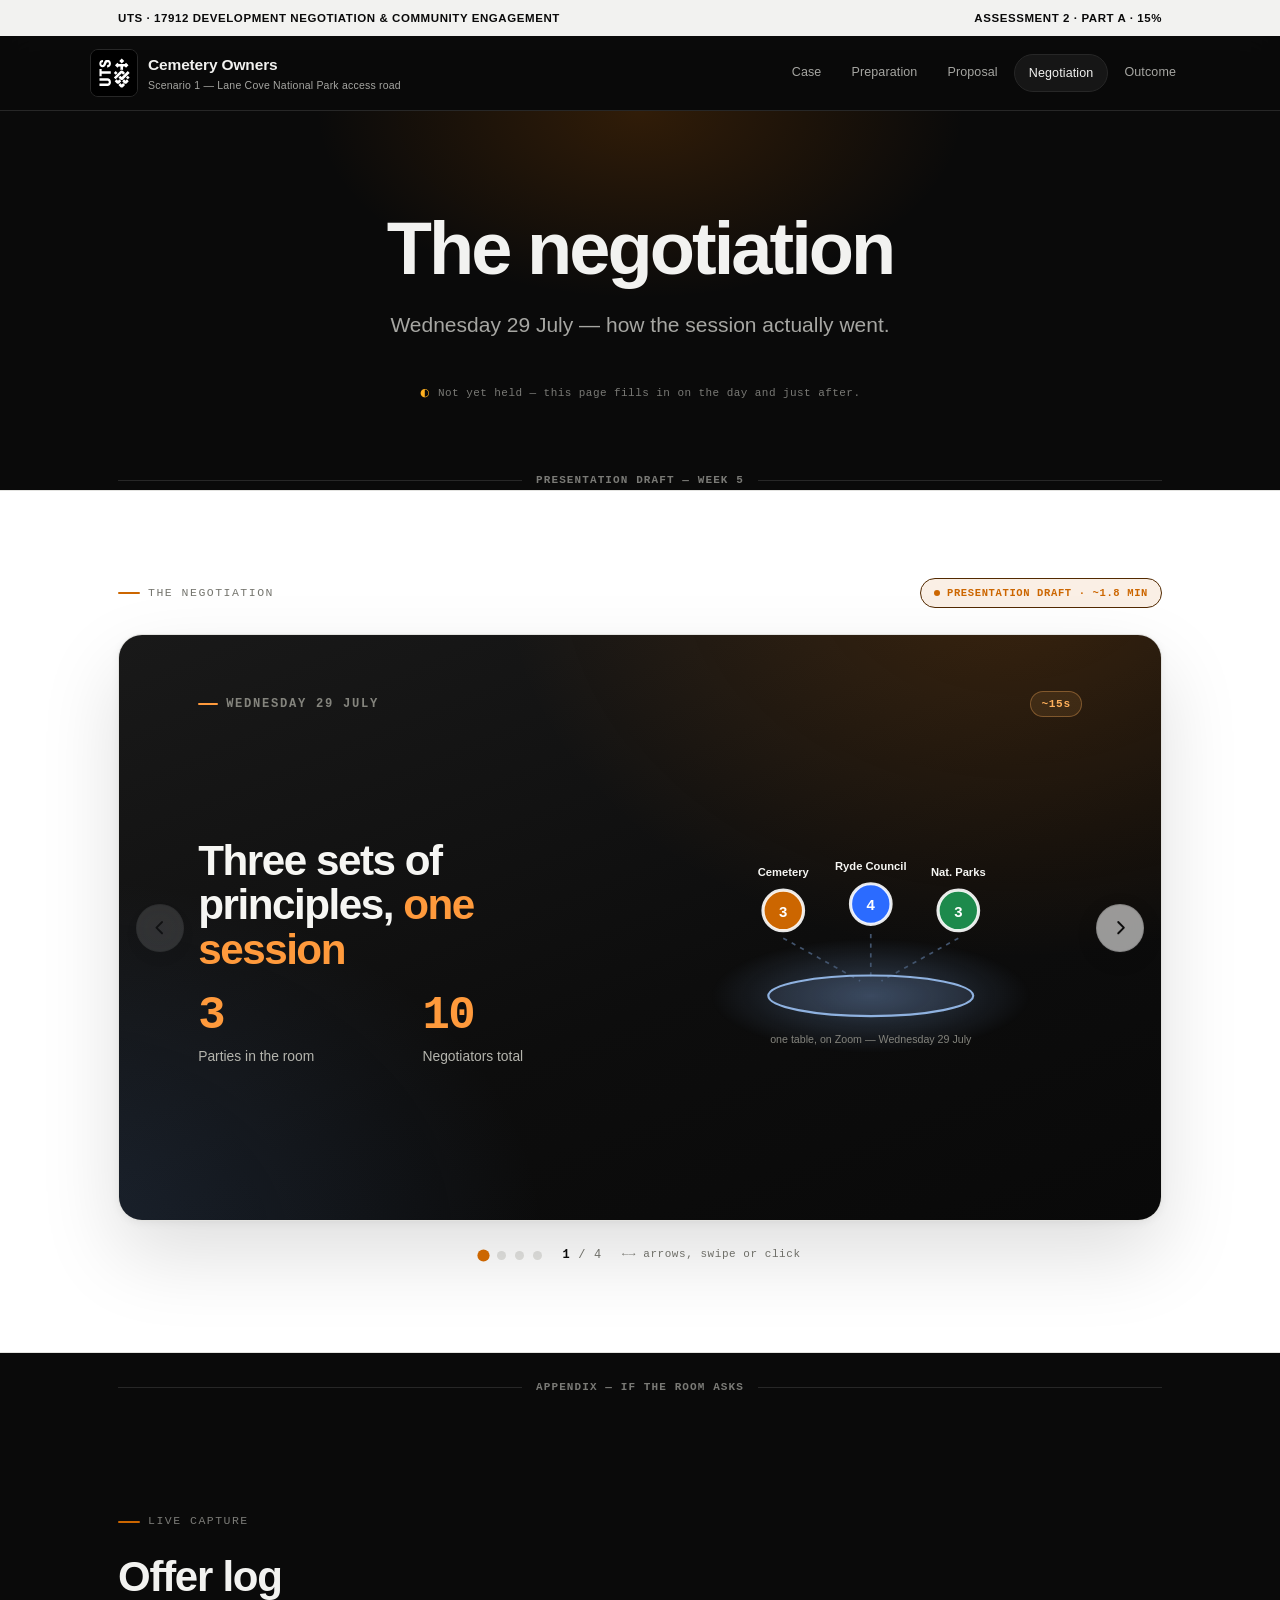
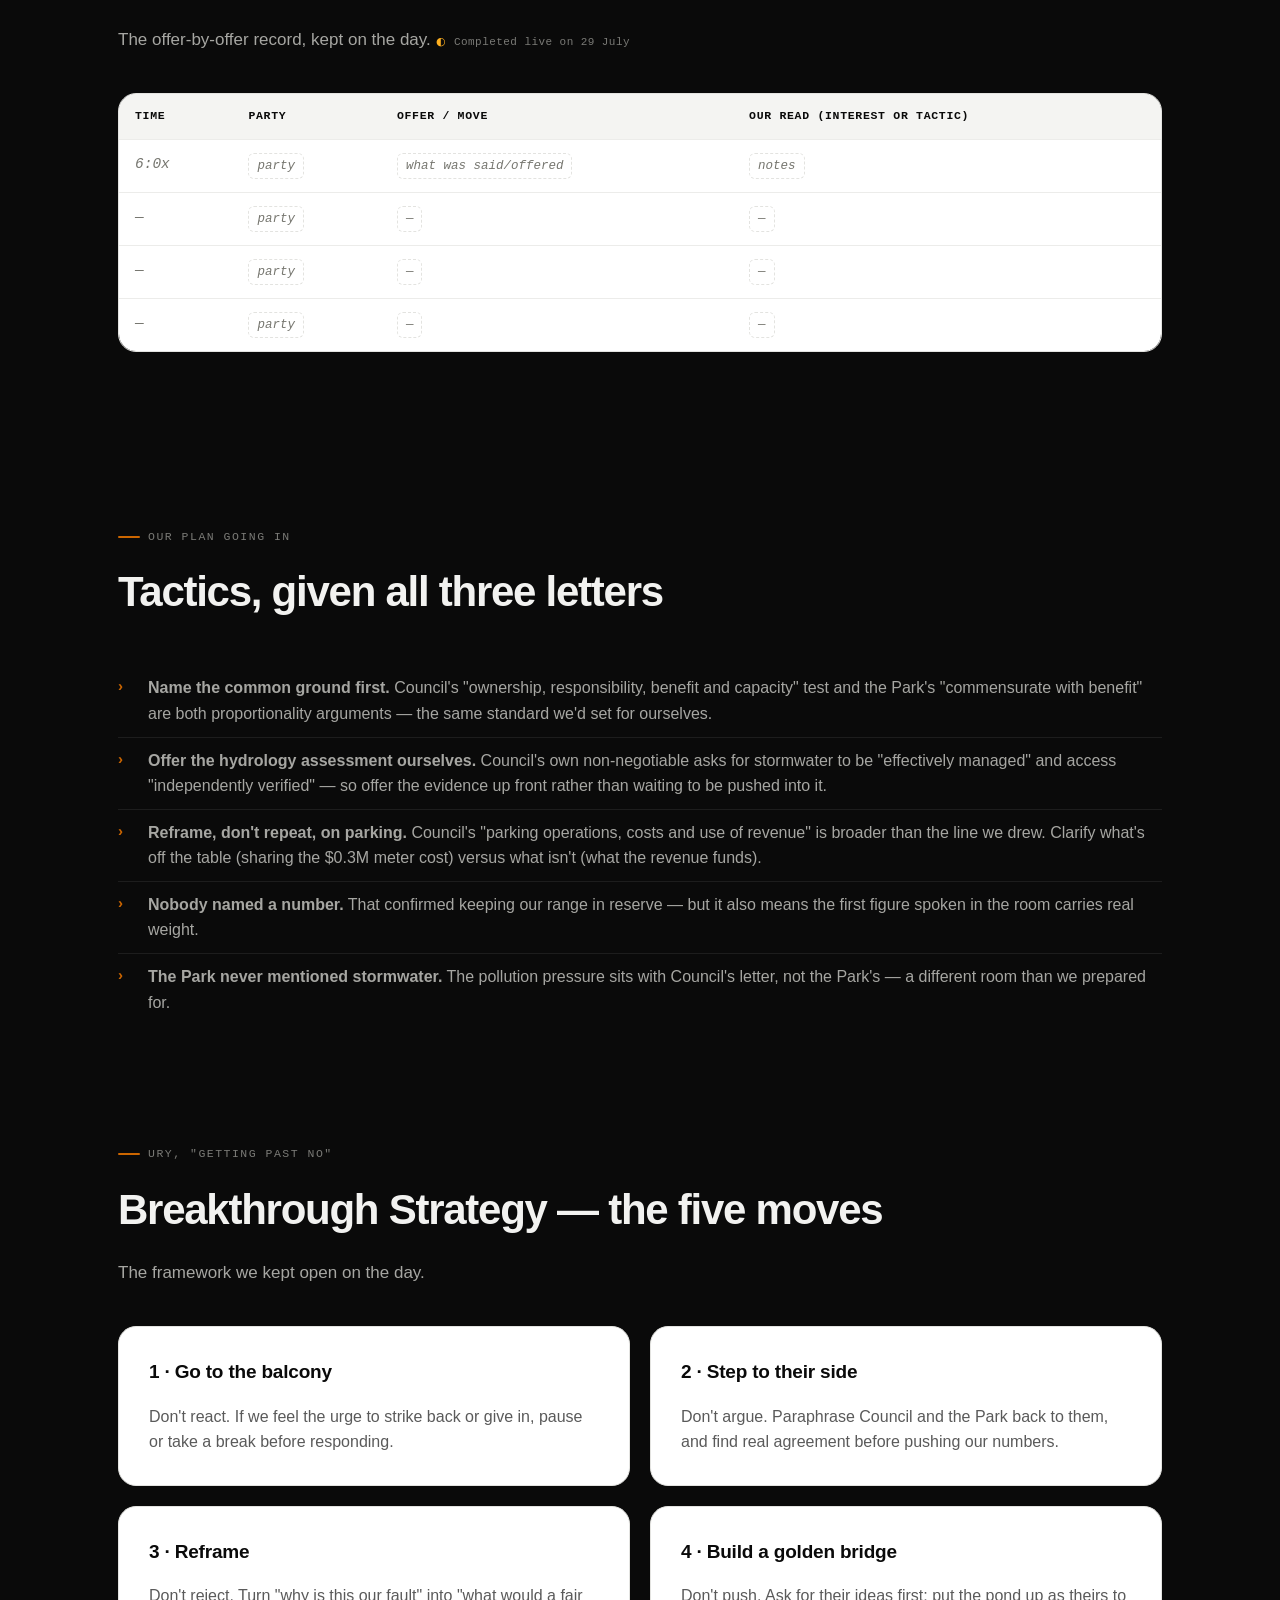
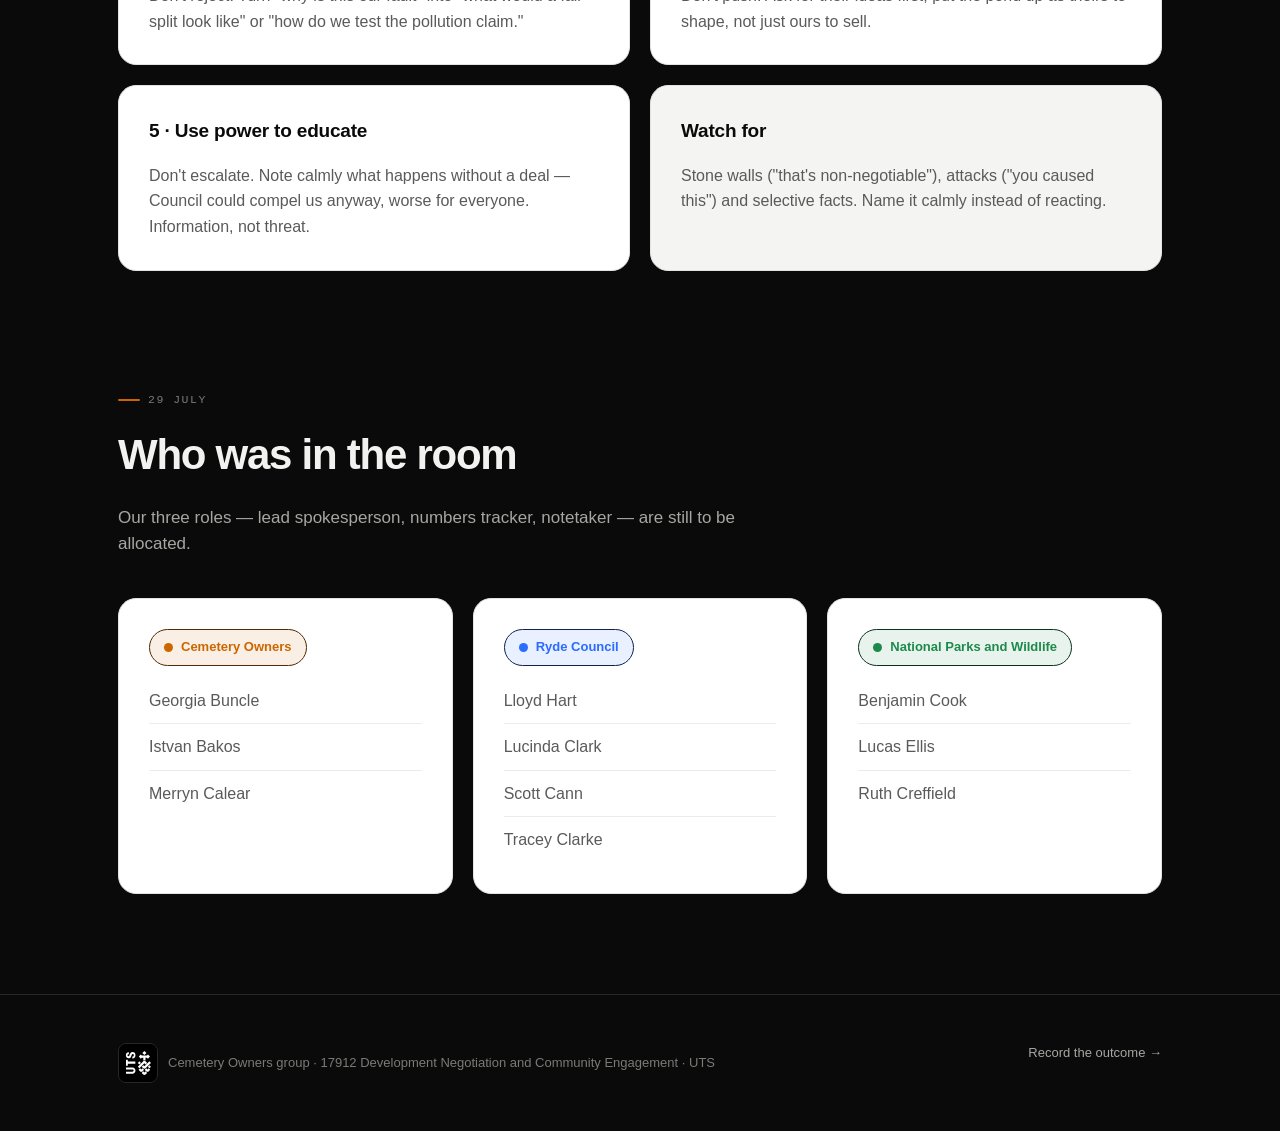
==== commit 6c840357: "Add files via upload" ====
--- a/negotiation.html
+++ b/negotiation.html
@@ -32,60 +32,63 @@
   </div>
 </header>
 
-<div class="flow-legend">
-  <span class="key"><span class="dot core"></span> Presentation copy option in Week 5</span>
-  <span class="key"><span class="dot ref"></span> Supporting detail — reference only</span>
-  <span class="key"><span class="dot logistics"></span> Logistics — not part of the 15 minutes</span>
-</div>
-
 <section class="page-head sec-title">
 <div class="wrap">
   <h1>The negotiation</h1>
-  <p class="lede">Wednesday 29 July — our tactics going into the live Zoom session, and the offer log we kept on the day.</p>
-  <p class="status-note" style="margin-top:8px;">Session not yet held — the offer log and reflection below fill in live on 29 July and just after.</p>
+  <p class="lede">Wednesday 29 July — how the session actually went.</p>
+  <p class="status-note" style="margin-top:8px;">Not yet held — this page fills in on the day and just after.</p>
 </div>
 </section>
 
-<div class="group-divider">Presentation copy option — Week 5</div>
+<div class="group-divider">Presentation draft — Week 5</div>
 
 <section class="sec-core deck-section">
   <div class="wrap">
     <div class="deck-head">
-      <span class="kicker">The negotiation — presentation deck</span>
-      <span class="flow-tag core">Presentation copy option · ~1.8 min</span>
+      <span class="kicker">The negotiation</span>
+      <span class="flow-tag core">Presentation draft · ~1.8 min</span>
     </div>
 
     <div class="deck" data-deck aria-roledescription="slide deck" aria-label="The negotiation — presentation deck">
       <div class="deck-stage">
         <div class="deck-track">
-
-          <article class="slide">
+          <article class="slide invert">
             <div class="slide-head">
               <span class="slide-kicker">Wednesday 29 July</span>
               <span class="slide-time">~15s</span>
             </div>
             <div class="slide-body">
-              <div class="slide-split">
+              <div class="slide-split even">
                 <div>
                   <h2 class="slide-title">Three sets of principles, <span class="hl">one session</span></h2>
-                  <div class="slide-stats" style="margin-top:1.2em;">
+                  <div class="slide-stats" style="margin-top:1.3em;">
                     <div class="slide-stat"><div class="n">3</div><div class="label">Parties in the room</div></div>
                     <div class="slide-stat"><div class="n">10</div><div class="label">Negotiators total</div></div>
                   </div>
                 </div>
                 <figure class="slide-figure">
-                  <svg viewBox="0 0 300 176" role="img" aria-label="Diagram: three parties seated at one table on Zoom.">
-                    <line x1="80" y1="82" x2="80" y2="108" stroke="var(--diagram-line)" stroke-width="2"/>
-                    <line x1="150" y1="82" x2="150" y2="108" stroke="var(--diagram-line)" stroke-width="2"/>
-                    <line x1="220" y1="82" x2="220" y2="108" stroke="var(--diagram-line)" stroke-width="2"/>
-                    <rect x="34" y="108" width="232" height="14" rx="7" fill="var(--diagram-soft)" stroke="var(--diagram)" stroke-width="2"/>
-                    <circle cx="80" cy="66" r="15" fill="var(--accent)" stroke="#fff" stroke-width="3"/>
-                    <circle cx="150" cy="66" r="15" fill="var(--council)" stroke="#fff" stroke-width="3"/>
-                    <circle cx="220" cy="66" r="15" fill="var(--park)" stroke="#fff" stroke-width="3"/>
-                    <text x="80" y="42" font-size="10.5" font-weight="700" fill="var(--s-fg)" text-anchor="middle">Cemetery</text>
-                    <text x="150" y="42" font-size="10.5" font-weight="700" fill="var(--s-fg)" text-anchor="middle">Council</text>
-                    <text x="220" y="42" font-size="10.5" font-weight="700" fill="var(--s-fg)" text-anchor="middle">Nat. Park</text>
-                    <text x="150" y="146" font-size="10.5" fill="var(--s-faint)" text-anchor="middle">one table, on Zoom — Wednesday 29 July</text>
+                  <svg viewBox="0 0 320 210" role="img" aria-label="Diagram: the Cemetery, Council and National Parks and Wildlife negotiating teams around one table on Zoom.">
+                    <defs>
+                      <radialGradient id="tableGlow" cx="50%" cy="50%" r="50%">
+                        <stop offset="0" stop-color="var(--diagram-mid)" stop-opacity=".38"/>
+                        <stop offset="1" stop-color="var(--diagram-mid)" stop-opacity="0"/>
+                      </radialGradient>
+                    </defs>
+                    <ellipse cx="160" cy="146" rx="150" ry="54" fill="url(#tableGlow)"/>
+                    <path d="M78 92 L150 132" stroke="var(--diagram-line)" stroke-width="1.6" stroke-dasharray="4 5"/>
+                    <path d="M160 88 L160 130" stroke="var(--diagram-line)" stroke-width="1.6" stroke-dasharray="4 5"/>
+                    <path d="M242 92 L170 132" stroke="var(--diagram-line)" stroke-width="1.6" stroke-dasharray="4 5"/>
+                    <ellipse cx="160" cy="146" rx="96" ry="19" fill="var(--diagram-soft)" stroke="var(--diagram)" stroke-width="2"/>
+                    <circle cx="78" cy="66" r="19" fill="var(--accent)" stroke="#fff" stroke-opacity=".9" stroke-width="3"/>
+                    <text x="78" y="72" font-size="14" font-weight="700" fill="#fff" text-anchor="middle">3</text>
+                    <circle cx="160" cy="60" r="19" fill="var(--council)" stroke="#fff" stroke-opacity=".9" stroke-width="3"/>
+                    <text x="160" y="66" font-size="14" font-weight="700" fill="#fff" text-anchor="middle">4</text>
+                    <circle cx="242" cy="66" r="19" fill="var(--park)" stroke="#fff" stroke-opacity=".9" stroke-width="3"/>
+                    <text x="242" y="72" font-size="14" font-weight="700" fill="#fff" text-anchor="middle">3</text>
+                    <text x="78" y="34" font-size="10.5" font-weight="700" fill="var(--s-fg)" text-anchor="middle">Cemetery</text>
+                    <text x="160" y="28" font-size="10.5" font-weight="700" fill="var(--s-fg)" text-anchor="middle">Ryde Council</text>
+                    <text x="242" y="34" font-size="10.5" font-weight="700" fill="var(--s-fg)" text-anchor="middle">Nat. Parks</text>
+                    <text x="160" y="190" font-size="10" fill="var(--s-faint)" text-anchor="middle">one table, on Zoom — Wednesday 29 July</text>
                   </svg>
                 </figure>
               </div>
@@ -99,13 +102,24 @@
             </div>
             <div class="slide-body">
               <h2 class="slide-title">From opening positions to a split</h2>
-              <p class="slide-status">Not yet held — written up straight after 29 July, from the offer log below</p>
-              <div class="slide-tiers">
-                <div class="slide-tier t1"><div class="t-label">Opening</div><div class="t-val fillable">How each party opened, and whether anyone moved off principle to a number.</div></div>
-                <div class="slide-tier t2"><div class="t-label">The turn</div><div class="t-val fillable">The moment the conversation changed direction — whose move, and what it was.</div></div>
-                <div class="slide-tier t3"><div class="t-label">Where it landed</div><div class="t-val fillable">The shape of the deal by the end of the session.</div></div>
+              <p class="slide-status">Written up straight after 29 July, from the offer log below</p>
+              <div class="slide-flow">
+                <div class="slide-flowstep">
+                  <span class="fs-n">Stage 01</span>
+                  <h3>Opening</h3>
+                  <p class="fillable">How each party opened, and whether anyone moved off principle to a number.</p>
+                </div>
+                <div class="slide-flowstep">
+                  <span class="fs-n">Stage 02</span>
+                  <h3>The turn</h3>
+                  <p class="fillable">The moment the conversation changed direction — whose move, and what it was.</p>
+                </div>
+                <div class="slide-flowstep">
+                  <span class="fs-n">Stage 03</span>
+                  <h3>Where it landed</h3>
+                  <p class="fillable">The shape of the deal by the end of the session.</p>
+                </div>
               </div>
-              <p class="slide-note">The offer-by-offer record is in Supporting detail below — this slide is the summary we speak to.</p>
             </div>
           </article>
 
@@ -117,24 +131,32 @@
             <div class="slide-body">
               <h2 class="slide-title">What stuck</h2>
               <p class="slide-status">Fills in after 29 July</p>
-              <div class="slide-card">
-                <h3>Sticking points</h3>
-                <p class="fillable">To write up in past tense once the session's done: what we got stuck on, and why.</p>
+              <div class="slide-panels">
+                <div class="slide-panel">
+                  <h3>Sticking point</h3>
+                  <p class="fillable">What we got stuck on, and why.</p>
+                </div>
+                <div class="slide-panel">
+                  <h3>Where it came from</h3>
+                  <p class="fillable">Whose interest was underneath it — and whether either side had a standard to point at.</p>
+                </div>
               </div>
             </div>
           </article>
 
-          <article class="slide">
+          <article class="slide invert">
             <div class="slide-head">
               <span class="slide-kicker">Straight after the session</span>
               <span class="slide-time">~25s</span>
             </div>
             <div class="slide-body">
-              <h2 class="slide-title">What broke through</h2>
+              <h2 class="slide-title">What <span class="hl">broke through</span></h2>
               <p class="slide-status">Fills in after 29 July</p>
-              <div class="slide-card diagram">
-                <h3>Breakthroughs</h3>
-                <p class="fillable">To write up in past tense once the session's done: what actually moved the conversation forward — which tactic, whose idea, what change of framing shifted the room.</p>
+              <div class="slide-panels">
+                <div class="slide-panel us">
+                  <h3>The move that worked</h3>
+                  <p class="fillable">What actually shifted the room — which tactic, whose idea, what change of framing.</p>
+                </div>
               </div>
             </div>
           </article>
@@ -152,17 +174,14 @@
   </div>
 </section>
 
-<div class="group-divider">Supporting detail — reference only</div>
+<div class="group-divider">Appendix — if the room asks</div>
 
 <section class="sec-ref" id="offer-log">
   <div class="wrap">
     <div class="section-head">
-      <div class="flow-row">
-        <span class="kicker">Live capture</span>
-        <span class="flow-tag ref">Supporting detail</span>
-      </div>
+      <span class="kicker">Live capture</span>
       <h2>Offer log</h2>
-      <p class="section-sub">The offer-by-offer record from the session — filled in live on the day, and the evidence trail behind both the deck above and our Outcome page. <span class="status-note">Not yet recorded — completed live on 29 July</span></p>
+      <p class="section-sub">The offer-by-offer record, kept on the day. <span class="status-note">Completed live on 29 July</span></p>
     </div>
     <div class="table-wrap cols-4">
     <table class="styled">
@@ -181,17 +200,15 @@
 <section class="tight sec-ref" id="tactical-read">
   <div class="wrap">
     <div class="section-head">
-      <div class="flow-row">
-        <span class="kicker">Given all three positions</span>
-        <span class="flow-tag ref">Supporting detail</span>
-      </div>
-      <h2>Tactical read on their replies</h2>
-      <p class="section-sub">Full comparison of the three opening positions is on <a href="proposal.html#reading-together" style="color:var(--fg); text-decoration:underline;">Proposal</a>. Here's how it maps onto the Breakthrough Strategy moves below, going into 29 July.</p>
+      <span class="kicker">Our plan going in</span>
+      <h2>Tactics, given all three letters</h2>
     </div>
     <ul class="tick">
-      <li><strong>Step to their side, before we push our numbers</strong> — paraphrase Council's "ownership, responsibility, benefit and capacity to contribute" test and the Park's "commensurate with benefit" language back to them. Both already argue for proportionality, which is our own standard too — common ground to name early.</li>
-      <li><strong>Build the golden bridge ourselves</strong> — offer the independent hydrology assessment and the pond's monitoring/RFS registration up front, framed as answering Council's own non-negotiable ("stormwater pollution effectively managed"), rather than waiting for them to demand it.</li>
-      <li><strong>Reframe, don't just repeat, on parking</strong> — if Council raises "parking operations, costs and use of revenue," clarify what's actually off the table for us (sharing the $0.3M meter cost) versus what isn't (discussing what the revenue funds), rather than restating a flat no.</li>
+      <li><strong>Name the common ground first.</strong> Council's "ownership, responsibility, benefit and capacity" test and the Park's "commensurate with benefit" are both proportionality arguments — the same standard we'd set for ourselves.</li>
+      <li><strong>Offer the hydrology assessment ourselves.</strong> Council's own non-negotiable asks for stormwater to be "effectively managed" and access "independently verified" — so offer the evidence up front rather than waiting to be pushed into it.</li>
+      <li><strong>Reframe, don't repeat, on parking.</strong> Council's "parking operations, costs and use of revenue" is broader than the line we drew. Clarify what's off the table (sharing the $0.3M meter cost) versus what isn't (what the revenue funds).</li>
+      <li><strong>Nobody named a number.</strong> That confirmed keeping our range in reserve — but it also means the first figure spoken in the room carries real weight.</li>
+      <li><strong>The Park never mentioned stormwater.</strong> The pollution pressure sits with Council's letter, not the Park's — a different room than we prepared for.</li>
     </ul>
   </div>
 </section>
@@ -199,37 +216,34 @@
 <section class="tight sec-ref">
   <div class="wrap">
     <div class="section-head">
-      <div class="flow-row">
-        <span class="kicker">Ury, "Getting Past No"</span>
-        <span class="flow-tag ref">Supporting detail</span>
-      </div>
-      <h2>Breakthrough Strategy — five moves</h2>
-      <p class="section-sub">The framework we planned to use if the room got stuck — a live-session tool, kept open on the day. What actually landed is reflected above and on the Outcome page.</p>
+      <span class="kicker">Ury, "Getting Past No"</span>
+      <h2>Breakthrough Strategy — the five moves</h2>
+      <p class="section-sub">The framework we kept open on the day.</p>
     </div>
     <div class="grid cols-2">
       <div class="card">
-        <h3>1 · Don't react — go to the balcony</h3>
-        <p>Watch for the urge to strike back, give in or walk off. If we feel it, pause, stay quiet, or take a short break before responding.</p>
-      </div>
-      <div class="card">
-        <h3>2 · Don't argue — step to their side</h3>
-        <p>Listen, paraphrase Council and the Park's position back to them, and find real points of agreement before we push our numbers.</p>
-      </div>
-      <div class="card">
-        <h3>3 · Don't reject — reframe</h3>
-        <p>Turn "why is this our fault" into "what would a fair split look like for everyone" or "how do we actually test the pollution claim." Treat a flat "no" as a starting point to work with, not a wall to push against.</p>
-      </div>
-      <div class="card">
-        <h3>4 · Don't push — build a golden bridge</h3>
-        <p>Ask Council and the Park for their ideas before we present ours as final. Put the detention pond up as theirs to shape, not just ours to sell. Go step by step — don't force a final number early.</p>
-      </div>
-      <div class="card">
-        <h3>5 · Don't escalate — use power to educate</h3>
-        <p>If needed, calmly note what happens without a deal — Council could compel us anyway, worse for everyone. Frame it as information, not a threat. Aim for a workable result, not a win.</p>
+        <h3>1 · Go to the balcony</h3>
+        <p>Don't react. If we feel the urge to strike back or give in, pause or take a break before responding.</p>
+      </div>
+      <div class="card">
+        <h3>2 · Step to their side</h3>
+        <p>Don't argue. Paraphrase Council and the Park back to them, and find real agreement before pushing our numbers.</p>
+      </div>
+      <div class="card">
+        <h3>3 · Reframe</h3>
+        <p>Don't reject. Turn "why is this our fault" into "what would a fair split look like" or "how do we test the pollution claim."</p>
+      </div>
+      <div class="card">
+        <h3>4 · Build a golden bridge</h3>
+        <p>Don't push. Ask for their ideas first; put the pond up as theirs to shape, not just ours to sell.</p>
+      </div>
+      <div class="card">
+        <h3>5 · Use power to educate</h3>
+        <p>Don't escalate. Note calmly what happens without a deal — Council could compel us anyway, worse for everyone. Information, not threat.</p>
       </div>
       <div class="card" style="background:var(--bg-alt);">
-        <h3>Watch for their tactics</h3>
-        <p>Stone walls ("that's non-negotiable"), attacks ("you caused this") and tricks (selective facts). Name it calmly instead of reacting.</p>
+        <h3>Watch for</h3>
+        <p>Stone walls ("that's non-negotiable"), attacks ("you caused this") and selective facts. Name it calmly instead of reacting.</p>
       </div>
     </div>
   </div>
@@ -238,30 +252,9 @@
 <section class="tight sec-ref">
   <div class="wrap">
     <div class="section-head">
-      <div class="flow-row">
-        <span class="kicker">References</span>
-        <span class="flow-tag ref">Supporting detail</span>
-      </div>
-      <h2>Sources</h2>
-    </div>
-    <ul class="ref-list">
-      <li>Fisher, R., Ury, W., &amp; Patton, B. (2011). <em>Getting to yes: Negotiating agreement without giving in</em> (3rd ed.). Penguin Books.</li>
-      <li>Ury, W. (1991). <em>Getting past no: Negotiating with difficult people</em>. Bantam Books.</li>
-    </ul>
-    <p class="ref-note">Referencing follows APA 7th edition.</p>
-  </div>
-</section>
-
-<div class="group-divider">Logistics — not part of the 15 minutes</div>
-
-<section class="sec-logistics">
-  <div class="wrap">
-    <div class="section-head">
-      <div class="flow-row">
-        <span class="kicker">29 July</span>
-        <span class="flow-tag logistics">Logistics</span>
-      </div>
+      <span class="kicker">29 July</span>
       <h2>Who was in the room</h2>
+      <p class="section-sub">Our three roles — lead spokesperson, numbers tracker, notetaker — are still to be allocated.</p>
     </div>
     <div class="grid cols-3">
       <div class="card">
@@ -293,29 +286,6 @@
   </div>
 </section>
 
-<section class="tight sec-logistics">
-  <div class="wrap">
-    <div class="section-head">
-      <div class="flow-row">
-        <span class="kicker">Our group</span>
-        <span class="flow-tag logistics">Logistics</span>
-      </div>
-      <h2>Tasks to cover</h2>
-      <p class="section-sub">Georgia, Istvan and Merryn are set — who takes which task is still to be decided.</p>
-    </div>
-    <div class="table-wrap">
-    <table class="styled">
-      <thead><tr><th>Task</th><th>Who</th><th>Focus</th></tr></thead>
-      <tbody>
-        <tr><td>Lead spokesperson</td><td class="fillable"><span class="tbd">to decide</span></td><td>Opens our position, leads verbal exchange.</td></tr>
-        <tr><td>Numbers &amp; standards tracker</td><td class="fillable"><span class="tbd">to decide</span></td><td>Tracks every dollar figure and fairness standard raised, against our worksheet.</td></tr>
-        <tr><td>Notetaker / process watcher</td><td class="fillable"><span class="tbd">to decide</span></td><td>Captures the offer log above and flags Breakthrough tactics as they happen — feeds the Outcome page.</td></tr>
-      </tbody>
-    </table>
-    </div>
-  </div>
-</section>
-
 <footer class="site">
   <div class="wrap">
     <div class="footer-brand">
--- a/assets/style.css
+++ b/assets/style.css
@@ -600,7 +600,7 @@
 }
 
 /* ============================================================
-   SLIDE DECK — the "Presentation copy option" block, every page
+   SLIDE DECK — the "Presentation draft" block, every page
    ------------------------------------------------------------
    Each page's core block is now ONE <section class="sec-core deck-section">
    containing a single .deck. The old one-section-per-beat layout is gone;
@@ -652,7 +652,7 @@
 .slide{
   flex:0 0 100%; height:100%; min-width:0;
   display:flex; flex-direction:column;
-  padding:5.4cqw 6.4cqw;
+  padding:5.4cqw 7.6cqw;
   overflow:auto; -webkit-overflow-scrolling:touch;
   font-size:clamp(12px, 1.62cqw, 20px);
   line-height:1.5;
@@ -801,6 +801,226 @@
   font-size:.7em; letter-spacing:.04em; color:var(--s-faint);
 }
 .slide-status::before{content:"◐"; color:var(--warn);}
+
+/* ============================================================
+   SLIDE GRAPHICS LAYER — added 28 July
+   ------------------------------------------------------------
+   Editorial + data-led layer sitting on top of the base slide
+   components above. Same rules apply: everything is em/cqw-based,
+   never px, so a slide rescales from one root font-size.
+
+   Three things live here:
+     1. .slide.invert   — the dark-canvas slide variant. It only
+        re-points the --s-* and --diagram-* custom properties, so
+        every existing component (cards, tiers, tables) follows
+        automatically. Don't hard-code colours on invert slides.
+     2. Graphic components — .slide-bignum, .slide-panel,
+        .slide-iconcards, .slide-range, .slide-donut, .slide-flow.
+     3. Entrance motion — a staggered rise on the active slide,
+        plus self-drawing bars and donut segments. All of it is
+        inside prefers-reduced-motion:no-preference, and all of it
+        is scoped to .deck.ready so a no-JS page renders static.
+   ============================================================ */
+
+/* ---- Dark canvas variant ---- */
+.slide.invert{
+  --s-fg:#f6f6f3; --s-muted:#b4b4ad; --s-faint:#84847d;
+  --s-line:#2e2e2e; --s-soft:#171717;
+  --diagram:#8fb2e0; --diagram-mid:#6d8fbd; --diagram-line:#42546d;
+  --diagram-soft:rgba(126,158,206,.13);
+  --s-accent:#ff9a3c;
+  color:var(--s-fg);
+  background:
+    radial-gradient(88% 120% at 86% -12%, rgba(204,102,0,.22) 0%, rgba(204,102,0,0) 56%),
+    radial-gradient(78% 104% at -6% 104%, rgba(74,111,165,.22) 0%, rgba(74,111,165,0) 60%),
+    linear-gradient(158deg, #191919 0%, #0d0d0d 58%, #090909 100%);
+}
+.slide{--s-accent:var(--accent);}
+.slide-title .hl{color:var(--s-accent);}
+.slide-kicker::before{background:var(--s-accent);}
+.slide a{color:var(--s-accent);}
+.slide-stat .n{color:var(--s-accent);}
+.slide.invert .slide-time{
+  color:#ffb15c; border-color:rgba(255,177,92,.34); background:rgba(255,177,92,.10);
+}
+.slide.invert .slide-card{background:rgba(255,255,255,.05); border-color:rgba(255,255,255,.11);}
+.slide.invert .slide-card.diagram{background:rgba(126,158,206,.11);}
+.slide.invert .slide-panel{background:linear-gradient(180deg, rgba(255,255,255,.055) 0%, rgba(255,255,255,0) 130%);}
+.slide.invert table.slide-table tr.total td{background:rgba(255,255,255,.07);}
+.slide.invert .slide-iconcard{background:linear-gradient(180deg, rgba(255,255,255,.05) 0%, rgba(255,255,255,0) 150%);}
+
+/* ---- Oversized display numeral ---- */
+.slide-bignum{
+  font-family:var(--mono); font-weight:700; line-height:.84;
+  letter-spacing:-.055em; font-size:6.4em;
+  background:linear-gradient(134deg, #ff9f45 0%, #cc6600 52%, #7d3d00 100%);
+  -webkit-background-clip:text; background-clip:text;
+  color:transparent; -webkit-text-fill-color:transparent;
+}
+.slide.invert .slide-bignum{
+  background:linear-gradient(134deg, #ffd7a8 0%, #ff9a3c 46%, #cc6600 100%);
+  -webkit-background-clip:text; background-clip:text;
+}
+.slide-bignum.council{
+  background:linear-gradient(134deg, #6f9bff 0%, #2b6bff 52%, #143a8f 100%);
+  -webkit-background-clip:text; background-clip:text;
+}
+.slide-bignum.park{
+  background:linear-gradient(134deg, #4fc084 0%, #1d8a4c 52%, #0d4a29 100%);
+  -webkit-background-clip:text; background-clip:text;
+}
+.slide-bignum.slate{
+  background:linear-gradient(134deg, #8fb2e0 0%, #4a6fa5 52%, #26405f 100%);
+  -webkit-background-clip:text; background-clip:text;
+}
+.slide-bignum .unit{font-size:.42em; letter-spacing:-.02em;}
+.slide-bigcap{
+  font-family:var(--mono); font-size:.74em; font-weight:700;
+  letter-spacing:.16em; text-transform:uppercase; color:var(--s-faint);
+}
+
+/* ---- Tinted panel with a party/accent spine ---- */
+.slide-panels{display:flex; flex-direction:column; gap:.7em;}
+.slide-panel{
+  position:relative; min-width:0;
+  border:1px solid var(--s-line); border-radius:1.05em;
+  padding:1em 1.25em 1em 1.5em;
+  background:linear-gradient(180deg, var(--s-soft) 0%, transparent 135%);
+}
+.slide-panel::before{
+  content:""; position:absolute; left:.75em; top:1.05em; bottom:1.05em;
+  width:3px; border-radius:3px; background:var(--pc, var(--diagram));
+}
+.slide-panel.us{--pc:var(--accent);}
+.slide-panel.council{--pc:var(--council);}
+.slide-panel.park{--pc:var(--park);}
+.slide.invert .slide-panel.us{--pc:#ff9a3c;}
+.slide-panel h3{
+  font-family:var(--mono); font-size:.72em; font-weight:700;
+  letter-spacing:.14em; text-transform:uppercase;
+  color:var(--pc, var(--diagram)); margin:0 0 .45em;
+}
+.slide-panel p{font-size:.95em; line-height:1.45; color:var(--s-muted);}
+.slide-panel p strong{color:var(--s-fg);}
+
+/* ---- Icon cards ---- */
+.slide-iconcards{display:grid; grid-template-columns:repeat(3,1fr); gap:.9em;}
+.slide-iconcards.two{grid-template-columns:repeat(2,1fr);}
+.slide-iconcard{
+  display:flex; flex-direction:column; gap:.6em; min-width:0;
+  border:1px solid var(--s-line); border-radius:1.05em; padding:1.1em 1.15em;
+  background:linear-gradient(180deg, var(--s-soft) 0%, transparent 155%);
+}
+.slide-iconcard .ic{
+  width:2.5em; height:2.5em; border-radius:.7em; display:grid; place-items:center;
+  background:var(--diagram-soft); color:var(--diagram); flex-shrink:0;
+}
+.slide-iconcard .ic svg{width:1.4em; height:1.4em; display:block;}
+.slide-iconcard h3{font-size:.98em; font-weight:700; margin:0; color:var(--s-fg); letter-spacing:-.01em; line-height:1.25;}
+.slide-iconcard p{font-size:.85em; line-height:1.4; color:var(--s-muted);}
+
+/* ---- Horizontal range chart (our aspire / content / live-with ladder) ---- */
+.slide-range{display:flex; flex-direction:column; gap:.55em;}
+.slide-rangerow{display:grid; grid-template-columns:8.6em 1fr 4.6em; gap:.85em; align-items:center;}
+.slide-rangerow .r-label{font-size:.85em; font-weight:700; color:var(--s-fg); line-height:1.2;}
+.slide-rangerow .r-label small{display:block; font-weight:400; font-size:.85em; color:var(--s-faint); margin-top:.15em;}
+.slide-rangerow .r-track{
+  position:relative; height:1.7em; border-radius:.5em; overflow:hidden;
+  background:var(--s-soft); border:1px solid var(--s-line);
+}
+.slide-rangerow .r-fill{
+  position:absolute; top:0; bottom:0; left:0; width:var(--w,50%);
+  transform-origin:left center;
+  background:linear-gradient(90deg, var(--c1,#4a6fa5), var(--c2,#7d99c2));
+}
+.slide-rangerow .r-val{font-family:var(--mono); font-size:.82em; font-weight:700; color:var(--s-fg); text-align:right;}
+.slide-rangerow.aspire .r-fill{--c1:#1d8a4c; --c2:#54bd83;}
+.slide-rangerow.content .r-fill{--c1:#4a6fa5; --c2:#8aa6cb;}
+.slide-rangerow.limit  .r-fill{--c1:#cc6600; --c2:#ff9f45;}
+.slide-rangerow.walk .r-track{border-style:dashed;}
+.slide-rangerow.walk .r-fill{--c1:#9a9a92; --c2:#c9c9c2; opacity:.45;}
+.slide-rangerow.walk .r-label, .slide-rangerow.walk .r-val{color:var(--s-faint);}
+.slide-scale{
+  display:flex; justify-content:space-between;
+  font-family:var(--mono); font-size:.68em; color:var(--s-faint);
+  margin-left:9.45em; margin-right:5.45em;
+}
+
+/* ---- Donut + legend ---- */
+.slide-donut{display:grid; grid-template-columns:auto 1fr; gap:1.8em; align-items:center;}
+.slide-donut > svg{width:11.5em; height:11.5em; flex-shrink:0; overflow:visible;}
+.slide-donut .d-hole{font-family:var(--mono); font-weight:700; fill:var(--s-fg);}
+.slide-donut .d-sub{font-family:var(--mono); fill:var(--s-faint);}
+.slide-legend{display:flex; flex-direction:column; gap:.8em; min-width:0;}
+.slide-legend .lg-row{display:grid; grid-template-columns:auto 1fr auto; gap:.8em; align-items:baseline;}
+.slide-legend i{width:.72em; height:.72em; border-radius:.2em; font-style:normal; transform:translateY(.08em);}
+.slide-legend .lg-t{font-size:.92em; font-weight:700; color:var(--s-fg); line-height:1.3;}
+.slide-legend .lg-t small{display:block; font-size:.82em; font-weight:400; color:var(--s-faint); margin-top:.2em; line-height:1.35;}
+.slide-legend .lg-v{font-family:var(--mono); font-size:.95em; font-weight:700; color:var(--s-fg); white-space:nowrap;}
+
+/* ---- Horizontal flow: three steps with connectors ---- */
+.slide-flow{display:grid; grid-template-columns:repeat(3,1fr); gap:.8em; align-items:stretch;}
+.slide-flowstep{
+  position:relative; min-width:0; border-radius:1.05em; padding:1em 1.1em;
+  border:1px solid var(--s-line);
+  background:linear-gradient(180deg, var(--s-soft) 0%, transparent 150%);
+}
+.slide-flowstep .fs-n{
+  font-family:var(--mono); font-size:.7em; font-weight:700; letter-spacing:.12em;
+  color:var(--s-accent); text-transform:uppercase;
+}
+.slide-flowstep h3{font-size:.98em; font-weight:700; margin:.35em 0 .3em; color:var(--s-fg); line-height:1.25;}
+.slide-flowstep p{font-size:.83em; line-height:1.4; color:var(--s-muted);}
+.slide-flowstep:not(:last-child)::after{
+  content:""; position:absolute; right:-.62em; top:50%; z-index:2;
+  width:.44em; height:.44em; margin-top:-.22em;
+  border-top:2px solid var(--diagram-mid); border-right:2px solid var(--diagram-mid);
+  transform:rotate(45deg);
+}
+
+/* ---- Entrance motion ---- */
+@media (prefers-reduced-motion:no-preference){
+  .deck.ready .slide > .slide-head,
+  .deck.ready .slide > .slide-body > *{opacity:0;}
+  .deck.ready .slide.is-active > .slide-head,
+  .deck.ready .slide.is-active > .slide-body > *{
+    animation:slideRise .6s cubic-bezier(.22,.75,.28,1) both;
+  }
+  .deck.ready .slide.is-active > .slide-head{animation-delay:0s;}
+  .deck.ready .slide.is-active > .slide-body > *:nth-child(1){animation-delay:.08s;}
+  .deck.ready .slide.is-active > .slide-body > *:nth-child(2){animation-delay:.16s;}
+  .deck.ready .slide.is-active > .slide-body > *:nth-child(3){animation-delay:.24s;}
+  .deck.ready .slide.is-active > .slide-body > *:nth-child(4){animation-delay:.32s;}
+  .deck.ready .slide.is-active > .slide-body > *:nth-child(n+5){animation-delay:.4s;}
+
+  .deck.ready .slide.is-active .r-fill{
+    animation:growX .9s cubic-bezier(.2,.76,.26,1) both; animation-delay:.42s;
+  }
+  .deck.ready .slide.is-active .donut-seg{
+    animation:drawRing 1.05s cubic-bezier(.28,.72,.28,1) both; animation-delay:.34s;
+  }
+  .deck.ready .slide.is-active .slide-bar span{
+    animation:growX .9s cubic-bezier(.2,.76,.26,1) both; animation-delay:.4s;
+    transform-origin:left center;
+  }
+}
+@keyframes slideRise{from{opacity:0; transform:translateY(1.15em);} to{opacity:1; transform:none;}}
+@keyframes growX{from{transform:scaleX(0);} to{transform:scaleX(1);}}
+@keyframes drawRing{from{stroke-dashoffset:var(--len,999);} to{stroke-dashoffset:0;}}
+
+/* ---- Responsive: collapse the new grids with everything else ---- */
+@media (max-width:820px){
+  .slide-donut{grid-template-columns:1fr; gap:1.2em; justify-items:center;}
+  .slide-donut > svg{width:9em; height:9em;}
+}
+@media (max-width:640px){
+  .slide-iconcards, .slide-iconcards.two, .slide-flow{grid-template-columns:1fr;}
+  .slide-flowstep:not(:last-child)::after{display:none;}
+  .slide-rangerow{grid-template-columns:1fr auto; gap:.3em .7em;}
+  .slide-rangerow .r-label{grid-column:1 / -1;}
+  .slide-scale{margin-left:0; margin-right:4.6em;}
+  .slide-bignum{font-size:4.6em;}
+}
 
 /* ---- Arrows ---- */
 .deck-nav{
